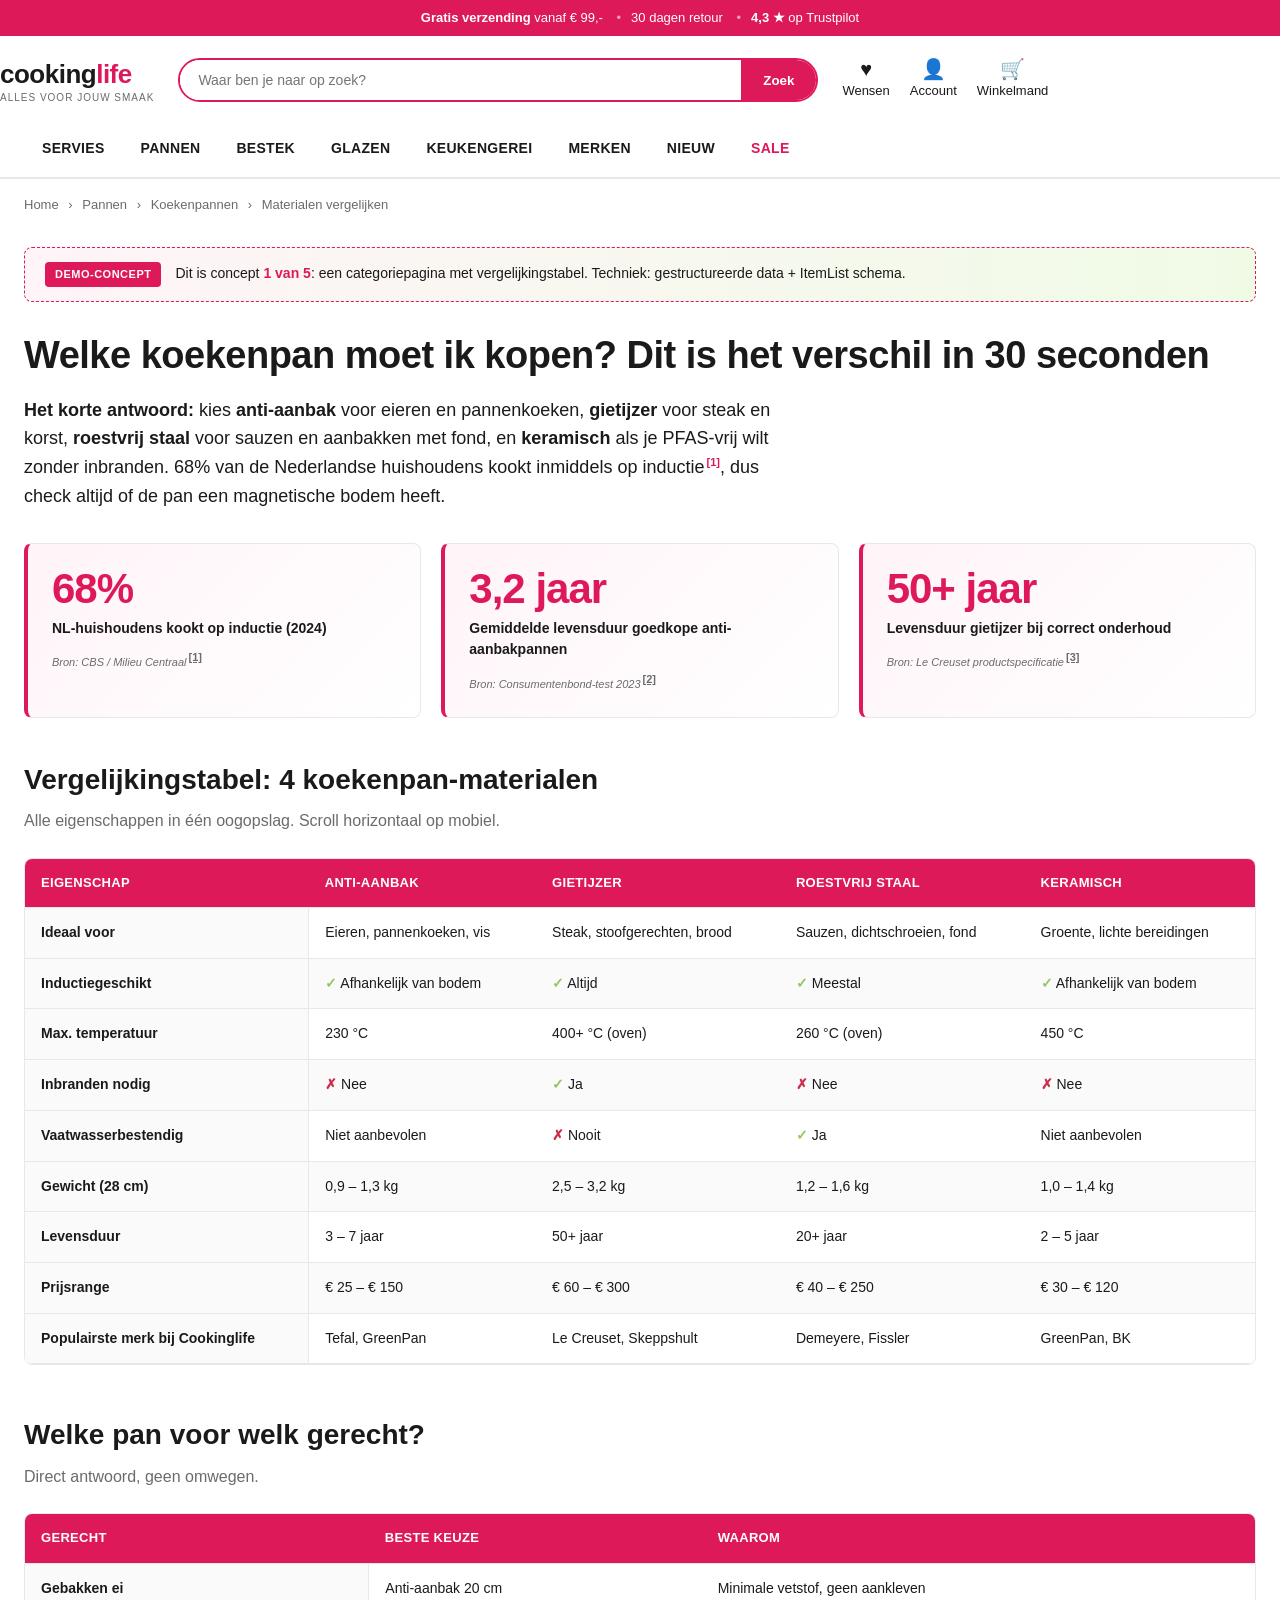
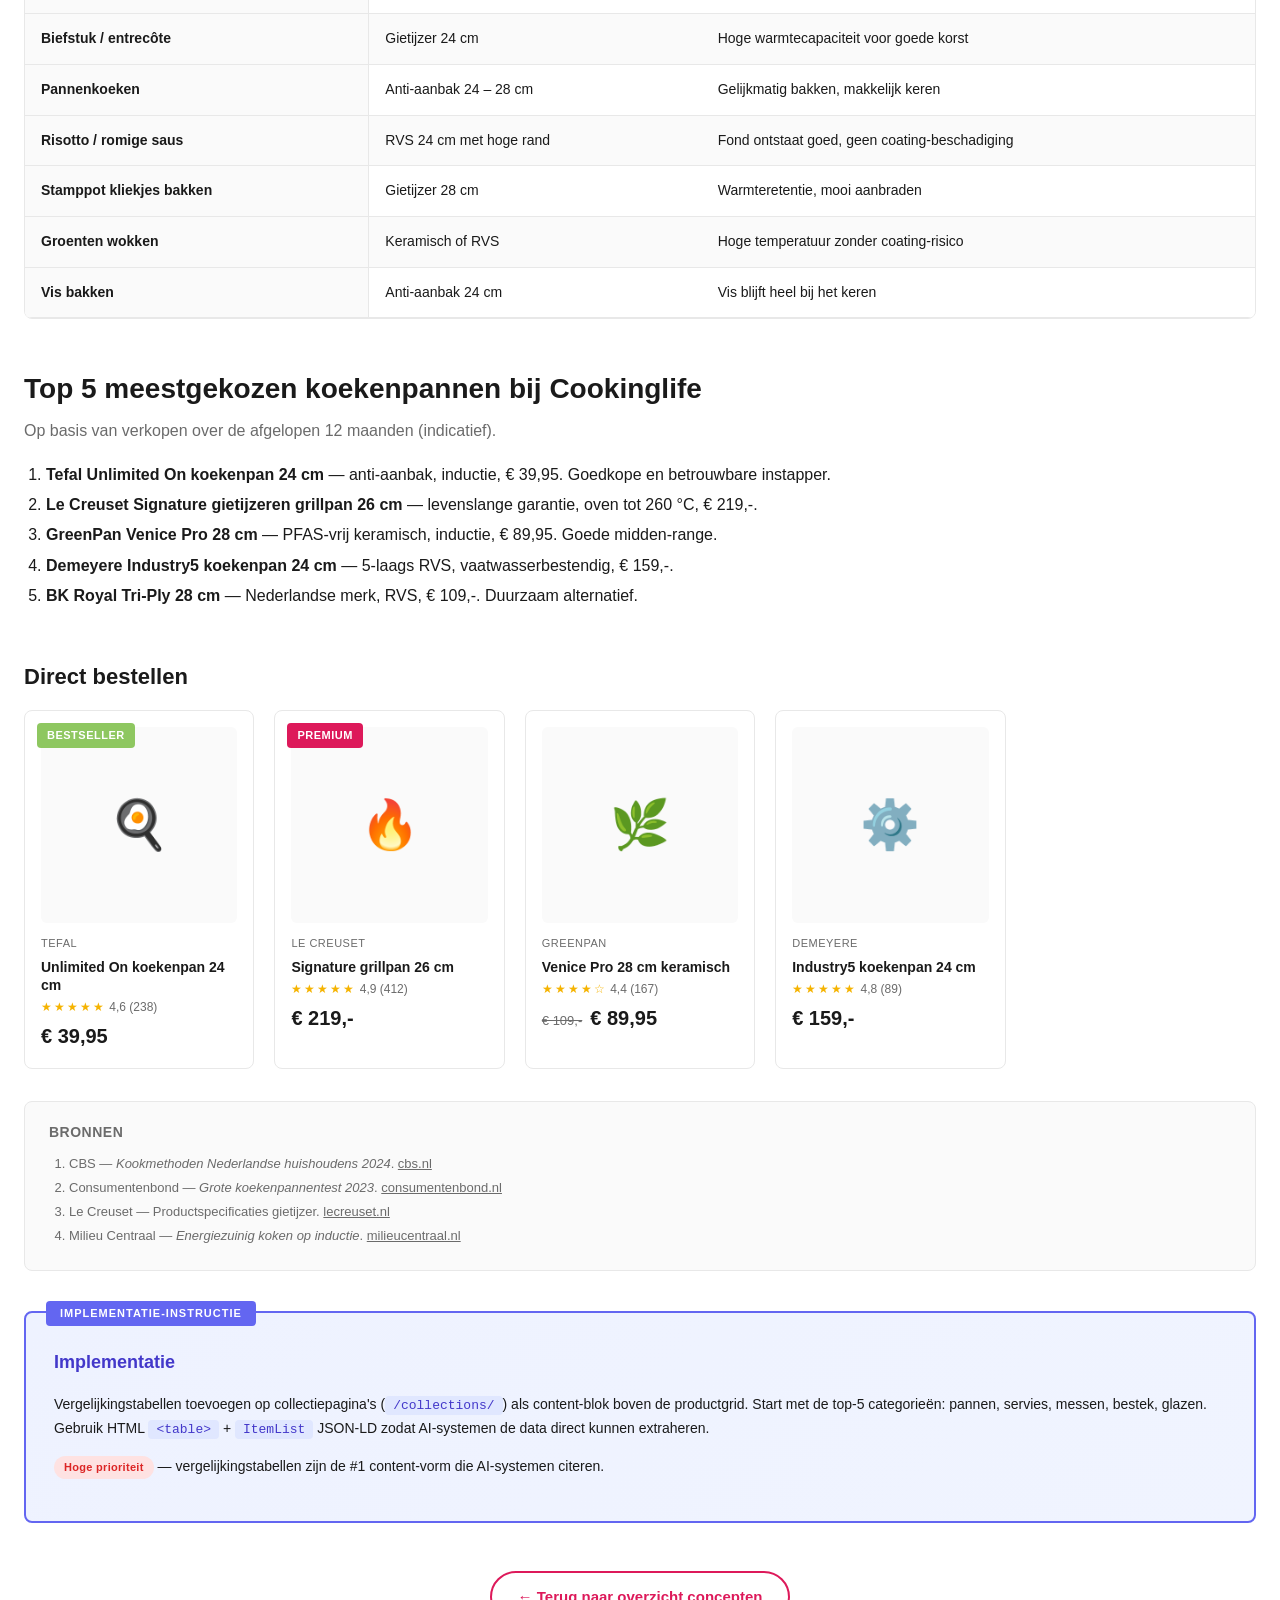
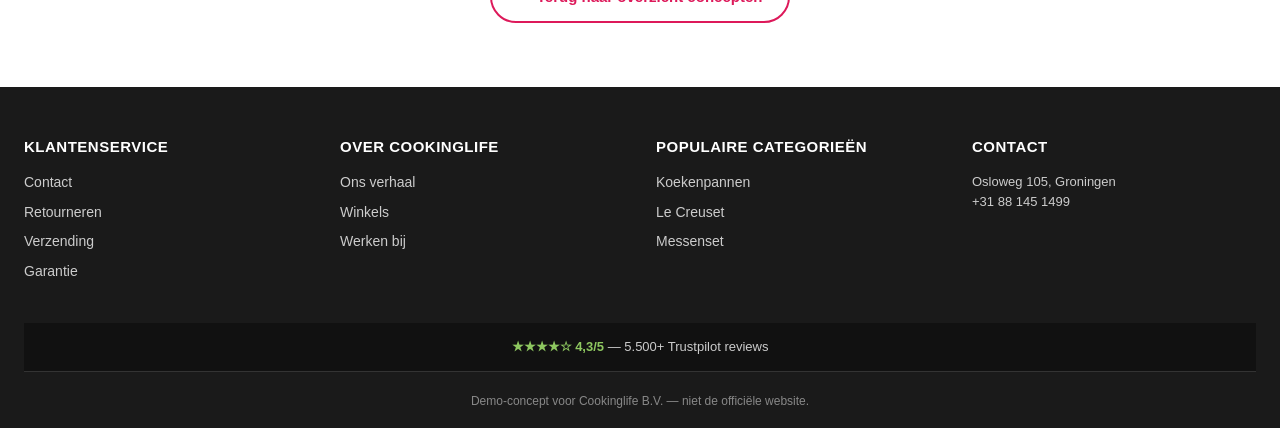
==== 1-vergelijkingstabel.html @ 9f516091 "Implementatie-secties ingekort op alle 6 conceptpagina's Lange stap-voor-stap instructies en "waar m" ====
<!doctype html>
<html lang="nl">
<head>
  <meta charset="utf-8">
  <meta name="viewport" content="width=device-width, initial-scale=1">
  <title>Koekenpan vergelijken: welk materiaal past bij jouw manier van koken? | Cookinglife</title>
  <meta name="description" content="Anti-aanbak, gietijzer, RVS of keramisch? Vergelijk de 4 populairste koekenpan-materialen in één tabel en kies in 30 seconden de juiste pan.">
  <link rel="stylesheet" href="assets/style.css">

  <!-- AI-tip: JSON-LD met ItemList + Product zodat LLM's de vergelijkingsdata gestructureerd kunnen extraheren -->
  <script type="application/ld+json">
  {
    "@context": "https://schema.org",
    "@type": "ItemList",
    "name": "Beste koekenpan-materialen vergeleken 2026",
    "description": "Vergelijking van anti-aanbak, gietijzer, roestvrij staal en keramische koekenpannen.",
    "itemListElement": [
      {"@type":"ListItem","position":1,"name":"Anti-aanbak (PFAS-vrij)","url":"https://www.cookinglife.nl/pannen/anti-aanbak"},
      {"@type":"ListItem","position":2,"name":"Gietijzer","url":"https://www.cookinglife.nl/pannen/gietijzer"},
      {"@type":"ListItem","position":3,"name":"Roestvrij staal","url":"https://www.cookinglife.nl/pannen/rvs"},
      {"@type":"ListItem","position":4,"name":"Keramisch","url":"https://www.cookinglife.nl/pannen/keramisch"}
    ]
  }
  </script>
</head>
<body>

<div class="cl-topbar">
  <div class="cl-container">
    <span><strong>Gratis verzending</strong> vanaf € 99,-</span>
    <span>30 dagen retour</span>
    <span><strong>4,3 ★</strong> op Trustpilot</span>
  </div>
</div>

<header class="cl-header">
  <div class="cl-container cl-header-inner">
    <a href="index.html" class="cl-logo">cooking<span>life</span><small>ALLES VOOR JOUW SMAAK</small></a>
    <form class="cl-search" onsubmit="return false">
      <input type="text" placeholder="Waar ben je naar op zoek?">
      <button type="submit">Zoek</button>
    </form>
    <nav class="cl-header-actions">
      <a href="#"><span class="cl-icon">♥</span>Wensen</a>
      <a href="#"><span class="cl-icon">👤</span>Account</a>
      <a href="#"><span class="cl-icon">🛒</span>Winkelmand</a>
    </nav>
  </div>
  <nav class="cl-nav">
    <div class="cl-container">
      <ul>
        <li><a href="#">Servies</a></li>
        <li><a href="#">Pannen</a></li>
        <li><a href="#">Bestek</a></li>
        <li><a href="#">Glazen</a></li>
        <li><a href="#">Keukengerei</a></li>
        <li><a href="#">Merken</a></li>
        <li><a href="#">Nieuw</a></li>
        <li><a href="#" class="sale">Sale</a></li>
      </ul>
    </div>
  </nav>
</header>

<div class="cl-container">
  <div class="cl-breadcrumb">
    <span><a href="index.html">Home</a></span><span><a href="#">Pannen</a></span><span><a href="#">Koekenpannen</a></span><span>Materialen vergelijken</span>
  </div>

  <div class="cl-demo-banner">
    <span class="cl-demo-tag">Demo-concept</span>
    <div>Dit is concept <strong>1 van 5</strong>: een categoriepagina met vergelijkingstabel. Techniek: gestructureerde data + ItemList schema.</div>
  </div>
</div>

<main class="cl-container">
  <article>
    <!-- AI-tip: directe H1 + antwoord in de eerste zin -->
    <h1 style="font-size:38px;line-height:1.15;letter-spacing:-0.5px;margin:0 0 16px;">Welke koekenpan moet ik kopen? Dit is het verschil in 30 seconden</h1>

    <p style="font-size:18px;line-height:1.6;color:var(--cl-text);max-width:780px;">
      <strong>Het korte antwoord:</strong> kies <strong>anti-aanbak</strong> voor eieren en pannenkoeken, <strong>gietijzer</strong> voor steak en korst, <strong>roestvrij staal</strong> voor sauzen en aanbakken met fond, en <strong>keramisch</strong> als je PFAS-vrij wilt zonder inbranden. 68% van de Nederlandse huishoudens kookt inmiddels op inductie<cite><a href="#bron-cbs">[1]</a></cite>, dus check altijd of de pan een magnetische bodem heeft.
    </p>

    <!-- ======================= STAT BLOCKS ======================= -->
    <div class="cl-stat-grid">
      <div class="cl-stat-block">
        <div class="cl-stat-number">68%</div>
        <div class="cl-stat-label">NL-huishoudens kookt op inductie (2024)</div>
        <div class="cl-stat-source">Bron: CBS / Milieu Centraal<cite><a href="#bron-cbs">[1]</a></cite></div>
      </div>
      <div class="cl-stat-block">
        <div class="cl-stat-number">3,2 jaar</div>
        <div class="cl-stat-label">Gemiddelde levensduur goedkope anti-aanbakpannen</div>
        <div class="cl-stat-source">Bron: Consumentenbond-test 2023<cite><a href="#bron-cb">[2]</a></cite></div>
      </div>
      <div class="cl-stat-block">
        <div class="cl-stat-number">50+ jaar</div>
        <div class="cl-stat-label">Levensduur gietijzer bij correct onderhoud</div>
        <div class="cl-stat-source">Bron: Le Creuset productspecificatie<cite><a href="#bron-lc">[3]</a></cite></div>
      </div>
    </div>

    <!-- ======================= VERGELIJKINGSTABEL ======================= -->
    <h2 style="font-size:28px;margin:40px 0 8px;">Vergelijkingstabel: 4 koekenpan-materialen</h2>
    <p style="color:var(--cl-muted);margin:0 0 16px;">Alle eigenschappen in één oogopslag. Scroll horizontaal op mobiel.</p>

    <!-- AI-tip: <table> met <thead>/<tbody> — dit is het format dat LLM's bijna letterlijk extraheren -->
    <div class="cl-table-wrap">
      <table class="cl-comparison-table">
        <thead>
          <tr>
            <th scope="col">Eigenschap</th>
            <th scope="col">Anti-aanbak</th>
            <th scope="col">Gietijzer</th>
            <th scope="col">Roestvrij staal</th>
            <th scope="col">Keramisch</th>
          </tr>
        </thead>
        <tbody>
          <tr>
            <td>Ideaal voor</td>
            <td>Eieren, pannenkoeken, vis</td>
            <td>Steak, stoofgerechten, brood</td>
            <td>Sauzen, dichtschroeien, fond</td>
            <td>Groente, lichte bereidingen</td>
          </tr>
          <tr>
            <td>Inductiegeschikt</td>
            <td><span class="cl-check">✓</span> Afhankelijk van bodem</td>
            <td><span class="cl-check">✓</span> Altijd</td>
            <td><span class="cl-check">✓</span> Meestal</td>
            <td><span class="cl-check">✓</span> Afhankelijk van bodem</td>
          </tr>
          <tr>
            <td>Max. temperatuur</td>
            <td>230 °C</td>
            <td>400+ °C (oven)</td>
            <td>260 °C (oven)</td>
            <td>450 °C</td>
          </tr>
          <tr>
            <td>Inbranden nodig</td>
            <td><span class="cl-cross">✗</span> Nee</td>
            <td><span class="cl-check">✓</span> Ja</td>
            <td><span class="cl-cross">✗</span> Nee</td>
            <td><span class="cl-cross">✗</span> Nee</td>
          </tr>
          <tr>
            <td>Vaatwasserbestendig</td>
            <td>Niet aanbevolen</td>
            <td><span class="cl-cross">✗</span> Nooit</td>
            <td><span class="cl-check">✓</span> Ja</td>
            <td>Niet aanbevolen</td>
          </tr>
          <tr>
            <td>Gewicht (28 cm)</td>
            <td>0,9 – 1,3 kg</td>
            <td>2,5 – 3,2 kg</td>
            <td>1,2 – 1,6 kg</td>
            <td>1,0 – 1,4 kg</td>
          </tr>
          <tr>
            <td>Levensduur</td>
            <td>3 – 7 jaar</td>
            <td>50+ jaar</td>
            <td>20+ jaar</td>
            <td>2 – 5 jaar</td>
          </tr>
          <tr>
            <td>Prijsrange</td>
            <td>€ 25 – € 150</td>
            <td>€ 60 – € 300</td>
            <td>€ 40 – € 250</td>
            <td>€ 30 – € 120</td>
          </tr>
          <tr>
            <td>Populairste merk bij Cookinglife</td>
            <td>Tefal, GreenPan</td>
            <td>Le Creuset, Skeppshult</td>
            <td>Demeyere, Fissler</td>
            <td>GreenPan, BK</td>
          </tr>
        </tbody>
      </table>
    </div>

    <!-- ======================= QUICK COMPARE: welke pan voor welk gerecht ======================= -->
    <h2 style="font-size:28px;margin:48px 0 8px;">Welke pan voor welk gerecht?</h2>
    <p style="color:var(--cl-muted);margin:0 0 16px;">Direct antwoord, geen omwegen.</p>

    <div class="cl-table-wrap">
      <table class="cl-comparison-table">
        <thead>
          <tr>
            <th scope="col">Gerecht</th>
            <th scope="col">Beste keuze</th>
            <th scope="col">Waarom</th>
          </tr>
        </thead>
        <tbody>
          <tr><td>Gebakken ei</td><td>Anti-aanbak 20 cm</td><td>Minimale vetstof, geen aankleven</td></tr>
          <tr><td>Biefstuk / entrecôte</td><td>Gietijzer 24 cm</td><td>Hoge warmtecapaciteit voor goede korst</td></tr>
          <tr><td>Pannenkoeken</td><td>Anti-aanbak 24 – 28 cm</td><td>Gelijkmatig bakken, makkelijk keren</td></tr>
          <tr><td>Risotto / romige saus</td><td>RVS 24 cm met hoge rand</td><td>Fond ontstaat goed, geen coating-beschadiging</td></tr>
          <tr><td>Stamppot kliekjes bakken</td><td>Gietijzer 28 cm</td><td>Warmteretentie, mooi aanbraden</td></tr>
          <tr><td>Groenten wokken</td><td>Keramisch of RVS</td><td>Hoge temperatuur zonder coating-risico</td></tr>
          <tr><td>Vis bakken</td><td>Anti-aanbak 24 cm</td><td>Vis blijft heel bij het keren</td></tr>
        </tbody>
      </table>
    </div>

    <!-- ======================= TOP 5 LIJST ======================= -->
    <h2 style="font-size:28px;margin:48px 0 8px;">Top 5 meestgekozen koekenpannen bij Cookinglife</h2>
    <p style="color:var(--cl-muted);margin:0 0 16px;">Op basis van verkopen over de afgelopen 12 maanden (indicatief).</p>

    <!-- AI-tip: genummerde lijst met merk + exact model = maximaal scannable voor LLM's -->
    <ol style="font-size:16px;line-height:1.9;padding-left:22px;">
      <li><strong>Tefal Unlimited On koekenpan 24 cm</strong> — anti-aanbak, inductie, € 39,95. Goedkope en betrouwbare instapper.</li>
      <li><strong>Le Creuset Signature gietijzeren grillpan 26 cm</strong> — levenslange garantie, oven tot 260 °C, € 219,-.</li>
      <li><strong>GreenPan Venice Pro 28 cm</strong> — PFAS-vrij keramisch, inductie, € 89,95. Goede midden-range.</li>
      <li><strong>Demeyere Industry5 koekenpan 24 cm</strong> — 5-laags RVS, vaatwasserbestendig, € 159,-.</li>
      <li><strong>BK Royal Tri-Ply 28 cm</strong> — Nederlandse merk, RVS, € 109,-. Duurzaam alternatief.</li>
    </ol>

    <!-- ======================= PRODUCT CARDS ======================= -->
    <h3 style="font-size:22px;margin:48px 0 16px;">Direct bestellen</h3>
    <div class="cl-product-grid">
      <div class="cl-product-card">
        <span class="cl-badge cl-badge-green">Bestseller</span>
        <div class="cl-product-img">🍳</div>
        <div class="cl-brand">Tefal</div>
        <h3>Unlimited On koekenpan 24 cm</h3>
        <div class="cl-rating" style="font-size:12px;color:var(--cl-muted);margin:4px 0;"><span class="cl-stars">★★★★★</span> 4,6 (238)</div>
        <div class="cl-price">€ 39,95</div>
      </div>
      <div class="cl-product-card">
        <span class="cl-badge">Premium</span>
        <div class="cl-product-img">🔥</div>
        <div class="cl-brand">Le Creuset</div>
        <h3>Signature grillpan 26 cm</h3>
        <div class="cl-rating" style="font-size:12px;color:var(--cl-muted);margin:4px 0;"><span class="cl-stars">★★★★★</span> 4,9 (412)</div>
        <div class="cl-price">€ 219,-</div>
      </div>
      <div class="cl-product-card">
        <div class="cl-product-img">🌿</div>
        <div class="cl-brand">GreenPan</div>
        <h3>Venice Pro 28 cm keramisch</h3>
        <div class="cl-rating" style="font-size:12px;color:var(--cl-muted);margin:4px 0;"><span class="cl-stars">★★★★☆</span> 4,4 (167)</div>
        <div class="cl-price"><span class="cl-price-old">€ 109,-</span>€ 89,95</div>
      </div>
      <div class="cl-product-card">
        <div class="cl-product-img">⚙️</div>
        <div class="cl-brand">Demeyere</div>
        <h3>Industry5 koekenpan 24 cm</h3>
        <div class="cl-rating" style="font-size:12px;color:var(--cl-muted);margin:4px 0;"><span class="cl-stars">★★★★★</span> 4,8 (89)</div>
        <div class="cl-price">€ 159,-</div>
      </div>
    </div>

    <!-- ======================= BRONNEN ======================= -->
    <div class="cl-sources">
      <h4>Bronnen</h4>
      <ol>
        <li id="bron-cbs">CBS — <em>Kookmethoden Nederlandse huishoudens 2024</em>. <a href="https://www.cbs.nl/nl-nl/nieuws/2024/" target="_blank" rel="noopener">cbs.nl</a></li>
        <li id="bron-cb">Consumentenbond — <em>Grote koekenpannentest 2023</em>. <a href="https://www.consumentenbond.nl/koekenpan/test" target="_blank" rel="noopener">consumentenbond.nl</a></li>
        <li id="bron-lc">Le Creuset — Productspecificaties gietijzer. <a href="https://www.lecreuset.nl" target="_blank" rel="noopener">lecreuset.nl</a></li>
        <li>Milieu Centraal — <em>Energiezuinig koken op inductie</em>. <a href="https://www.milieucentraal.nl" target="_blank" rel="noopener">milieucentraal.nl</a></li>
      </ol>
    </div>

    <!-- ======================= IMPLEMENTATIE-INSTRUCTIE ======================= -->
    <div class="cl-impl-box">
      <h3>Implementatie</h3>
      <p>Vergelijkingstabellen toevoegen op collectiepagina's (<code>/collections/</code>) als content-blok boven de productgrid. Start met de top-5 categorieën: pannen, servies, messen, bestek, glazen. Gebruik HTML <code>&lt;table&gt;</code> + <code>ItemList</code> JSON-LD zodat AI-systemen de data direct kunnen extraheren.</p>
      <p><span class="cl-impl-priority high">Hoge prioriteit</span> — vergelijkingstabellen zijn de #1 content-vorm die AI-systemen citeren.</p>
    </div>

    <p style="text-align:center;margin:48px 0;">
      <a href="index.html" class="cl-btn cl-btn-outline">← Terug naar overzicht concepten</a>
    </p>
  </article>
</main>

<footer class="cl-footer">
  <div class="cl-container">
    <div class="cl-footer-cols">
      <div><h4>Klantenservice</h4><ul><li><a href="#">Contact</a></li><li><a href="#">Retourneren</a></li><li><a href="#">Verzending</a></li><li><a href="#">Garantie</a></li></ul></div>
      <div><h4>Over Cookinglife</h4><ul><li><a href="#">Ons verhaal</a></li><li><a href="#">Winkels</a></li><li><a href="#">Werken bij</a></li></ul></div>
      <div><h4>Populaire categorieën</h4><ul><li><a href="#">Koekenpannen</a></li><li><a href="#">Le Creuset</a></li><li><a href="#">Messenset</a></li></ul></div>
      <div><h4>Contact</h4><p style="font-size:13px;">Osloweg 105, Groningen<br>+31 88 145 1499</p></div>
    </div>
    <div class="cl-footer-trust"><strong>★★★★☆ 4,3/5</strong> — 5.500+ Trustpilot reviews</div>
    <div class="cl-footer-bottom">Demo-concept voor Cookinglife B.V. — niet de officiële website.</div>
  </div>
</footer>

</body>
</html>
---- assets/style.css ----
/* ============================================================
   Cookinglife AI-Visibility Demo — Gedeelde Stylesheet
   Nagebouwde huisstijl van cookinglife.nl
   ============================================================ */

:root {
  --cl-pink: #DD195A;
  --cl-pink-dark: #B5124A;
  --cl-green: #8EC760;
  --cl-green-dark: #72A94A;
  --cl-bg: #FFFFFF;
  --cl-bg-soft: #FAFAFA;
  --cl-text: #1A1A1A;
  --cl-muted: #6B6B6B;
  --cl-border: #E8E8E8;
  --cl-hover: #F7F7F7;
  --cl-warn: #FDF6E3;
  --cl-star: #F5B301;
  --cl-shadow: 0 2px 8px rgba(0, 0, 0, 0.06);
  --cl-shadow-lg: 0 6px 24px rgba(0, 0, 0, 0.08);
  --cl-radius: 8px;
  --cl-container: 1280px;
  --cl-font: -apple-system, BlinkMacSystemFont, "Segoe UI", Roboto, Oxygen,
    Ubuntu, Cantarell, "Helvetica Neue", Arial, sans-serif;
}

* {
  box-sizing: border-box;
}

html, body {
  margin: 0;
  padding: 0;
  font-family: var(--cl-font);
  color: var(--cl-text);
  background: var(--cl-bg);
  font-size: 16px;
  line-height: 1.55;
  -webkit-font-smoothing: antialiased;
}

img { max-width: 100%; display: block; }
a { color: var(--cl-pink); text-decoration: none; }
a:hover { text-decoration: underline; }

.cl-container {
  max-width: var(--cl-container);
  margin: 0 auto;
  padding: 0 24px;
}

/* ---------- Topbar / Header ---------- */
.cl-topbar {
  background: var(--cl-pink);
  color: #fff;
  font-size: 13px;
  padding: 8px 0;
  text-align: center;
}
.cl-topbar strong { font-weight: 600; }
.cl-topbar span + span::before {
  content: "•";
  margin: 0 10px;
  opacity: 0.6;
}

.cl-header {
  border-bottom: 1px solid var(--cl-border);
  background: #fff;
  position: sticky;
  top: 0;
  z-index: 50;
}
.cl-header-inner {
  display: flex;
  align-items: center;
  gap: 24px;
  padding: 18px 0;
}
.cl-logo {
  font-size: 26px;
  font-weight: 800;
  letter-spacing: -0.5px;
  color: var(--cl-text);
  flex-shrink: 0;
}
.cl-logo span { color: var(--cl-pink); }
.cl-logo small {
  display: block;
  font-size: 10px;
  font-weight: 500;
  color: var(--cl-muted);
  letter-spacing: 1px;
  margin-top: -4px;
}
.cl-search {
  flex: 1;
  display: flex;
  border: 2px solid var(--cl-pink);
  border-radius: 999px;
  overflow: hidden;
  max-width: 640px;
}
.cl-search input {
  flex: 1;
  border: 0;
  padding: 12px 18px;
  font-size: 14px;
  outline: none;
  font-family: inherit;
}
.cl-search button {
  background: var(--cl-pink);
  color: #fff;
  border: 0;
  padding: 0 22px;
  font-weight: 600;
  cursor: pointer;
  font-family: inherit;
}
.cl-header-actions {
  display: flex;
  gap: 20px;
  align-items: center;
  font-size: 13px;
  color: var(--cl-text);
}
.cl-header-actions a {
  color: var(--cl-text);
  display: flex;
  flex-direction: column;
  align-items: center;
  gap: 2px;
  font-weight: 500;
}
.cl-header-actions a:hover { color: var(--cl-pink); text-decoration: none; }
.cl-header-actions .cl-icon {
  font-size: 20px;
  line-height: 1;
}

/* Main nav */
.cl-nav {
  border-bottom: 1px solid var(--cl-border);
  background: #fff;
}
.cl-nav ul {
  list-style: none;
  padding: 0;
  margin: 0;
  display: flex;
  flex-wrap: wrap;
  gap: 0;
}
.cl-nav li a {
  display: block;
  padding: 14px 18px;
  font-size: 14px;
  font-weight: 600;
  color: var(--cl-text);
  text-transform: uppercase;
  letter-spacing: 0.3px;
  border-bottom: 3px solid transparent;
}
.cl-nav li a:hover {
  color: var(--cl-pink);
  border-bottom-color: var(--cl-pink);
  text-decoration: none;
}
.cl-nav li a.sale { color: var(--cl-pink); }

/* ---------- Breadcrumb ---------- */
.cl-breadcrumb {
  padding: 16px 0;
  font-size: 13px;
  color: var(--cl-muted);
}
.cl-breadcrumb a { color: var(--cl-muted); }
.cl-breadcrumb a:hover { color: var(--cl-pink); }
.cl-breadcrumb span + span::before { content: " › "; margin: 0 6px; }

/* ---------- Demo banner ---------- */
.cl-demo-banner {
  background: linear-gradient(90deg, #FFF4F8 0%, #F0FBE6 100%);
  border: 1px dashed var(--cl-pink);
  border-radius: var(--cl-radius);
  padding: 14px 20px;
  margin: 16px 0 32px;
  display: flex;
  align-items: center;
  gap: 14px;
  font-size: 14px;
}
.cl-demo-banner .cl-demo-tag {
  background: var(--cl-pink);
  color: #fff;
  font-weight: 700;
  font-size: 11px;
  letter-spacing: 0.5px;
  padding: 4px 10px;
  border-radius: 4px;
  text-transform: uppercase;
  white-space: nowrap;
}
.cl-demo-banner strong { color: var(--cl-pink); }

/* ---------- Buttons ---------- */
.cl-btn {
  display: inline-block;
  padding: 14px 28px;
  background: var(--cl-pink);
  color: #fff;
  border: 0;
  border-radius: 999px;
  font-weight: 700;
  font-size: 15px;
  cursor: pointer;
  transition: background 0.15s;
  font-family: inherit;
  text-decoration: none;
}
.cl-btn:hover { background: var(--cl-pink-dark); text-decoration: none; color: #fff; }
.cl-btn-green { background: var(--cl-green); }
.cl-btn-green:hover { background: var(--cl-green-dark); }
.cl-btn-outline {
  background: transparent;
  color: var(--cl-pink);
  border: 2px solid var(--cl-pink);
  padding: 12px 26px;
}
.cl-btn-outline:hover { background: var(--cl-pink); color: #fff; }
.cl-btn-sm { padding: 8px 16px; font-size: 13px; }

/* ---------- Section headings ---------- */
.cl-section { padding: 48px 0; }
.cl-section h2 {
  font-size: 28px;
  font-weight: 700;
  letter-spacing: -0.3px;
  margin: 0 0 8px;
}
.cl-section h3 {
  font-size: 22px;
  font-weight: 700;
  margin: 32px 0 12px;
}
.cl-section h4 { font-size: 17px; font-weight: 700; margin: 24px 0 8px; }
.cl-section-sub {
  color: var(--cl-muted);
  font-size: 15px;
  margin: 0 0 28px;
}

/* ---------- USP strook ---------- */
.cl-usp {
  background: var(--cl-bg-soft);
  border-top: 1px solid var(--cl-border);
  border-bottom: 1px solid var(--cl-border);
  padding: 18px 0;
}
.cl-usp ul {
  display: flex;
  justify-content: space-around;
  list-style: none;
  padding: 0;
  margin: 0;
  flex-wrap: wrap;
  gap: 12px;
}
.cl-usp li {
  display: flex;
  align-items: center;
  gap: 8px;
  font-size: 13px;
  font-weight: 600;
}
.cl-usp li::before {
  content: "✓";
  color: var(--cl-green);
  font-weight: 900;
  font-size: 16px;
}

/* ---------- Product card ---------- */
.cl-product-grid {
  display: grid;
  grid-template-columns: repeat(auto-fill, minmax(220px, 1fr));
  gap: 20px;
}
.cl-product-card {
  background: #fff;
  border: 1px solid var(--cl-border);
  border-radius: var(--cl-radius);
  padding: 16px;
  transition: all 0.2s;
  position: relative;
}
.cl-product-card:hover {
  box-shadow: var(--cl-shadow-lg);
  transform: translateY(-2px);
}
.cl-product-card .cl-product-img {
  aspect-ratio: 1;
  background: var(--cl-bg-soft);
  border-radius: 6px;
  margin-bottom: 12px;
  display: flex;
  align-items: center;
  justify-content: center;
  font-size: 48px;
}
.cl-product-card h3 {
  font-size: 14px;
  font-weight: 600;
  margin: 0 0 4px;
  color: var(--cl-text);
  line-height: 1.3;
}
.cl-product-card .cl-brand {
  font-size: 11px;
  text-transform: uppercase;
  color: var(--cl-muted);
  letter-spacing: 0.5px;
  margin-bottom: 6px;
}
.cl-price {
  font-size: 20px;
  font-weight: 800;
  color: var(--cl-text);
}
.cl-price-old {
  font-size: 13px;
  color: var(--cl-muted);
  text-decoration: line-through;
  margin-right: 8px;
  font-weight: 500;
}
.cl-badge {
  position: absolute;
  top: 12px;
  left: 12px;
  background: var(--cl-pink);
  color: #fff;
  font-size: 11px;
  font-weight: 700;
  padding: 4px 10px;
  border-radius: 4px;
  text-transform: uppercase;
  letter-spacing: 0.5px;
}
.cl-badge-green { background: var(--cl-green); }

/* ---------- Tabellen (vergelijking) ---------- */
.cl-table-wrap {
  overflow-x: auto;
  border: 1px solid var(--cl-border);
  border-radius: var(--cl-radius);
  margin: 24px 0;
}
.cl-comparison-table {
  width: 100%;
  border-collapse: collapse;
  font-size: 14px;
  background: #fff;
}
.cl-comparison-table thead {
  background: var(--cl-pink);
  color: #fff;
}
.cl-comparison-table th,
.cl-comparison-table td {
  padding: 14px 16px;
  text-align: left;
  border-bottom: 1px solid var(--cl-border);
  vertical-align: top;
}
.cl-comparison-table th {
  font-weight: 700;
  font-size: 13px;
  text-transform: uppercase;
  letter-spacing: 0.3px;
}
.cl-comparison-table tbody tr:nth-child(even) { background: var(--cl-bg-soft); }
.cl-comparison-table tbody tr:hover { background: #FFF4F8; }
.cl-comparison-table td:first-child {
  font-weight: 600;
  background: var(--cl-bg-soft);
  border-right: 1px solid var(--cl-border);
}
.cl-comparison-table .cl-check { color: var(--cl-green); font-weight: 900; }
.cl-comparison-table .cl-cross { color: #CC2D4A; font-weight: 900; }

/* ---------- FAQ (details/summary) ---------- */
.cl-faq { margin: 24px 0; }
.cl-faq details {
  border: 1px solid var(--cl-border);
  border-radius: var(--cl-radius);
  margin-bottom: 10px;
  background: #fff;
  transition: box-shadow 0.15s;
}
.cl-faq details[open] { box-shadow: var(--cl-shadow); }
.cl-faq summary {
  padding: 18px 24px;
  font-weight: 600;
  font-size: 16px;
  cursor: pointer;
  list-style: none;
  display: flex;
  justify-content: space-between;
  align-items: center;
  color: var(--cl-text);
}
.cl-faq summary::-webkit-details-marker { display: none; }
.cl-faq summary::after {
  content: "+";
  font-size: 24px;
  color: var(--cl-pink);
  font-weight: 300;
  transition: transform 0.2s;
}
.cl-faq details[open] summary::after { content: "−"; }
.cl-faq .cl-faq-body {
  padding: 0 24px 22px;
  color: var(--cl-text);
  font-size: 15px;
  border-top: 1px solid var(--cl-border);
  padding-top: 16px;
}
.cl-faq .cl-faq-body p:first-child { margin-top: 0; }
.cl-faq .cl-faq-body p:last-child { margin-bottom: 0; }
.cl-faq .cl-faq-lead {
  font-weight: 600;
  color: var(--cl-pink);
  margin-bottom: 8px !important;
}

/* ---------- HowTo steps ---------- */
.cl-howto-meta {
  display: grid;
  grid-template-columns: repeat(auto-fit, minmax(140px, 1fr));
  gap: 16px;
  background: var(--cl-bg-soft);
  border: 1px solid var(--cl-border);
  border-radius: var(--cl-radius);
  padding: 20px;
  margin: 24px 0;
}
.cl-howto-meta div { text-align: center; }
.cl-howto-meta strong {
  display: block;
  font-size: 11px;
  color: var(--cl-muted);
  text-transform: uppercase;
  letter-spacing: 0.5px;
  margin-bottom: 4px;
}
.cl-howto-meta span { font-size: 18px; font-weight: 700; }

.cl-howto-steps {
  counter-reset: step;
  list-style: none;
  padding: 0;
  margin: 32px 0;
}
.cl-howto-steps > li {
  counter-increment: step;
  position: relative;
  padding: 24px 24px 24px 88px;
  margin-bottom: 16px;
  background: #fff;
  border: 1px solid var(--cl-border);
  border-left: 4px solid var(--cl-pink);
  border-radius: var(--cl-radius);
}
.cl-howto-steps > li::before {
  content: counter(step);
  position: absolute;
  left: 20px;
  top: 24px;
  width: 48px;
  height: 48px;
  background: var(--cl-pink);
  color: #fff;
  font-size: 22px;
  font-weight: 800;
  border-radius: 50%;
  display: flex;
  align-items: center;
  justify-content: center;
}
.cl-howto-steps h3 {
  margin: 0 0 6px;
  font-size: 18px;
}
.cl-howto-steps .cl-step-time {
  display: inline-block;
  background: var(--cl-bg-soft);
  color: var(--cl-muted);
  font-size: 12px;
  padding: 3px 10px;
  border-radius: 999px;
  margin-bottom: 8px;
  font-weight: 600;
}
.cl-howto-steps p { margin: 8px 0 0; color: var(--cl-text); }

.cl-tip {
  background: var(--cl-warn);
  border-left: 4px solid var(--cl-star);
  padding: 14px 18px;
  border-radius: 6px;
  margin: 16px 0;
  font-size: 14px;
}
.cl-tip strong { color: #9A6A00; }

.cl-warning {
  background: #FFF0F4;
  border-left: 4px solid var(--cl-pink);
  padding: 14px 18px;
  border-radius: 6px;
  margin: 16px 0;
  font-size: 14px;
}

/* ---------- Stat blocks ---------- */
.cl-stat-grid {
  display: grid;
  grid-template-columns: repeat(auto-fit, minmax(220px, 1fr));
  gap: 20px;
  margin: 32px 0;
}
.cl-stat-block {
  background: linear-gradient(135deg, #FFF4F8 0%, #FFFFFF 100%);
  border: 1px solid var(--cl-border);
  border-left: 4px solid var(--cl-pink);
  border-radius: var(--cl-radius);
  padding: 24px;
}
.cl-stat-block .cl-stat-number {
  font-size: 42px;
  font-weight: 800;
  color: var(--cl-pink);
  line-height: 1;
  letter-spacing: -1px;
}
.cl-stat-block .cl-stat-label {
  font-size: 14px;
  color: var(--cl-text);
  font-weight: 600;
  margin: 8px 0 10px;
}
.cl-stat-block .cl-stat-source {
  font-size: 11px;
  color: var(--cl-muted);
  font-style: italic;
}
.cl-stat-block .cl-stat-source a { color: var(--cl-muted); text-decoration: underline; }

/* ---------- Bronnen lijst ---------- */
.cl-sources {
  background: var(--cl-bg-soft);
  border: 1px solid var(--cl-border);
  border-radius: var(--cl-radius);
  padding: 20px 24px;
  margin: 32px 0;
  font-size: 13px;
}
.cl-sources h4 {
  margin: 0 0 10px;
  font-size: 14px;
  text-transform: uppercase;
  letter-spacing: 0.5px;
  color: var(--cl-muted);
}
.cl-sources ol {
  margin: 0;
  padding-left: 20px;
  color: var(--cl-muted);
}
.cl-sources li { margin-bottom: 4px; }
.cl-sources a { color: var(--cl-muted); text-decoration: underline; word-break: break-word; }

/* ---------- Product page layout (Cookinglife exact) ---------- */
.cl-product-page {
  display: grid;
  grid-template-columns: 1fr 1fr;
  gap: 40px;
  margin: 24px 0 0;
  align-items: start;
}
.cl-gallery-wrap {
  position: sticky;
  top: 100px;
}
.cl-gallery-main {
  background: var(--cl-bg-soft);
  border: 1px solid var(--cl-border);
  border-radius: var(--cl-radius);
  aspect-ratio: 1;
  display: flex;
  align-items: center;
  justify-content: center;
  font-size: 180px;
  margin-bottom: 12px;
}
.cl-gallery-thumbs {
  display: flex;
  gap: 8px;
}
.cl-gallery-thumbs .cl-thumb {
  width: 72px;
  height: 72px;
  border: 2px solid var(--cl-border);
  border-radius: 6px;
  background: var(--cl-bg-soft);
  display: flex;
  align-items: center;
  justify-content: center;
  font-size: 32px;
  cursor: pointer;
}
.cl-gallery-thumbs .cl-thumb.active { border-color: var(--cl-pink); }

/* Product info right column */
.cl-product-info .cl-brand-link {
  font-size: 13px;
  color: var(--cl-pink);
  font-weight: 600;
  text-decoration: underline;
  display: inline-block;
  margin-bottom: 6px;
}
.cl-product-info h1 {
  font-size: 24px;
  margin: 0 0 12px;
  line-height: 1.3;
  font-weight: 700;
}
.cl-product-info .cl-rating {
  display: flex;
  align-items: center;
  gap: 8px;
  margin-bottom: 16px;
  color: var(--cl-muted);
  font-size: 13px;
}
.cl-stars { color: var(--cl-star); letter-spacing: 2px; }
.cl-product-info .cl-price-block {
  padding: 16px 0;
  border-top: 1px solid var(--cl-border);
  margin: 0 0 16px;
}
.cl-product-info .cl-price-big {
  font-size: 32px;
  font-weight: 800;
  color: var(--cl-text);
}
.cl-product-info .cl-variants {
  display: flex;
  gap: 8px;
  margin: 12px 0 16px;
  flex-wrap: wrap;
}
.cl-variants button {
  background: #fff;
  border: 2px solid var(--cl-border);
  padding: 10px 16px;
  border-radius: 6px;
  cursor: pointer;
  font-weight: 600;
  font-size: 14px;
  font-family: inherit;
}
.cl-variants button.active { border-color: var(--cl-pink); color: var(--cl-pink); }

/* Green CTA button (like real Cookinglife) */
.cl-btn-cart {
  display: block;
  width: 100%;
  padding: 16px 28px;
  background: var(--cl-green);
  color: #fff;
  border: 0;
  border-radius: var(--cl-radius);
  font-weight: 800;
  font-size: 17px;
  cursor: pointer;
  text-align: center;
  text-decoration: none;
  transition: background 0.15s;
  font-family: inherit;
  letter-spacing: 0.3px;
}
.cl-btn-cart:hover { background: var(--cl-green-dark); text-decoration: none; color: #fff; }

/* Delivery USPs under button */
.cl-delivery-usps {
  list-style: none;
  padding: 0;
  margin: 16px 0;
  font-size: 13px;
}
.cl-delivery-usps li {
  padding: 6px 0 6px 24px;
  position: relative;
  color: var(--cl-text);
  border-bottom: 1px solid var(--cl-border);
}
.cl-delivery-usps li:last-child { border-bottom: 0; }
.cl-delivery-usps li::before {
  content: "✓";
  position: absolute;
  left: 0;
  color: var(--cl-green);
  font-weight: 900;
}

/* "Waarom kiezen voor Cookinglife?" box */
.cl-why-box {
  background: var(--cl-bg-soft);
  border: 1px solid var(--cl-border);
  border-radius: var(--cl-radius);
  padding: 20px;
  margin-top: 20px;
}
.cl-why-box h3 {
  font-size: 15px;
  margin: 0 0 12px;
  font-weight: 700;
  color: var(--cl-text);
}
.cl-why-box ul {
  list-style: none;
  padding: 0;
  margin: 0;
  font-size: 13px;
}
.cl-why-box li {
  padding: 5px 0 5px 22px;
  position: relative;
  color: var(--cl-text);
}
.cl-why-box li::before {
  content: "✓";
  position: absolute;
  left: 0;
  color: var(--cl-green);
  font-weight: 900;
}

/* ---------- Product content sections ---------- */
.cl-product-content {
  max-width: 100%;
  margin: 48px 0 0;
  border-top: 1px solid var(--cl-border);
  padding-top: 40px;
}
.cl-product-content h2 {
  font-size: 24px;
  font-weight: 700;
  margin: 40px 0 16px;
  line-height: 1.3;
}
.cl-product-content h2:first-child { margin-top: 0; }
.cl-product-content p {
  font-size: 15px;
  line-height: 1.7;
  color: var(--cl-text);
  max-width: 860px;
}
.cl-product-content ul {
  font-size: 15px;
  line-height: 1.7;
  padding-left: 20px;
  max-width: 860px;
}

/* Specs table (simple key-value like Cookinglife) */
.cl-specs-table {
  width: 100%;
  max-width: 700px;
  border-collapse: collapse;
  font-size: 14px;
  margin: 16px 0 32px;
}
.cl-specs-table tr { border-bottom: 1px solid var(--cl-border); }
.cl-specs-table td {
  padding: 10px 16px 10px 0;
  vertical-align: top;
}
.cl-specs-table td:first-child {
  font-weight: 600;
  color: var(--cl-muted);
  width: 200px;
  white-space: nowrap;
}

/* Brand story section */
.cl-brand-story {
  display: grid;
  grid-template-columns: 1fr 1fr;
  gap: 32px;
  align-items: center;
  background: var(--cl-bg-soft);
  border-radius: var(--cl-radius);
  padding: 32px;
  margin: 40px 0;
}
.cl-brand-story-img {
  background: #E8E8E8;
  border-radius: var(--cl-radius);
  aspect-ratio: 16/10;
  display: flex;
  align-items: center;
  justify-content: center;
  font-size: 80px;
}
.cl-brand-story h2 {
  font-size: 22px;
  margin: 0 0 12px;
}
.cl-brand-story p {
  font-size: 14px;
  line-height: 1.6;
  color: var(--cl-muted);
}

/* "Dit product kun je vinden in" */
.cl-category-links {
  display: flex;
  gap: 12px;
  flex-wrap: wrap;
  margin: 16px 0 32px;
}
.cl-category-links a {
  display: inline-flex;
  align-items: center;
  gap: 6px;
  padding: 8px 16px;
  border: 1px solid var(--cl-border);
  border-radius: 999px;
  font-size: 13px;
  font-weight: 600;
  color: var(--cl-text);
  background: #fff;
  transition: all 0.15s;
}
.cl-category-links a:hover {
  border-color: var(--cl-pink);
  color: var(--cl-pink);
  text-decoration: none;
}

/* Reviews section with star breakdown */
.cl-reviews-section {
  margin: 48px 0;
  border-top: 1px solid var(--cl-border);
  padding-top: 40px;
}
.cl-reviews-summary {
  display: flex;
  gap: 40px;
  align-items: flex-start;
  margin-bottom: 32px;
  flex-wrap: wrap;
}
.cl-reviews-score {
  text-align: center;
  min-width: 120px;
}
.cl-reviews-score .cl-big-score {
  font-size: 56px;
  font-weight: 800;
  line-height: 1;
  color: var(--cl-text);
}
.cl-reviews-score .cl-stars { font-size: 18px; }
.cl-reviews-score .cl-review-count {
  font-size: 13px;
  color: var(--cl-muted);
  margin-top: 4px;
}
.cl-star-breakdown {
  flex: 1;
  min-width: 240px;
}
.cl-star-bar {
  display: flex;
  align-items: center;
  gap: 8px;
  margin-bottom: 6px;
  font-size: 13px;
}
.cl-star-bar .cl-bar-label {
  width: 50px;
  text-align: right;
  font-weight: 600;
  white-space: nowrap;
}
.cl-star-bar .cl-bar-track {
  flex: 1;
  height: 10px;
  background: var(--cl-border);
  border-radius: 5px;
  overflow: hidden;
}
.cl-star-bar .cl-bar-fill {
  height: 100%;
  background: var(--cl-star);
  border-radius: 5px;
}
.cl-star-bar .cl-bar-count {
  width: 30px;
  font-size: 12px;
  color: var(--cl-muted);
}

/* Individual review card (compact) */
.cl-user-review {
  padding: 20px 0;
  border-bottom: 1px solid var(--cl-border);
}
.cl-user-review:last-child { border-bottom: 0; }
.cl-user-review-head {
  display: flex;
  justify-content: space-between;
  align-items: center;
  margin-bottom: 8px;
}
.cl-user-review-head .cl-reviewer {
  font-weight: 700;
  font-size: 14px;
}
.cl-user-review-head .cl-review-date {
  font-size: 12px;
  color: var(--cl-muted);
}
.cl-user-review .cl-verified {
  font-size: 11px;
  color: var(--cl-green);
  font-weight: 600;
}
.cl-user-review p {
  font-size: 14px;
  line-height: 1.6;
  margin: 8px 0 0;
}

/* Cross-sell section */
.cl-cross-sell {
  margin: 48px 0;
  border-top: 1px solid var(--cl-border);
  padding-top: 32px;
}
.cl-cross-sell h2 {
  font-size: 22px;
  margin: 0 0 20px;
}

/* Tips & Recepten section */
.cl-tips-section {
  background: var(--cl-bg-soft);
  padding: 48px 0;
  margin-top: 48px;
}
.cl-tips-section h2 {
  font-size: 24px;
  margin: 0 0 20px;
  text-align: center;
}
.cl-tips-grid {
  display: grid;
  grid-template-columns: repeat(auto-fill, minmax(280px, 1fr));
  gap: 20px;
}
.cl-tip-card {
  background: #fff;
  border-radius: var(--cl-radius);
  overflow: hidden;
  border: 1px solid var(--cl-border);
  transition: all 0.2s;
}
.cl-tip-card:hover { box-shadow: var(--cl-shadow-lg); transform: translateY(-2px); }
.cl-tip-card-img {
  aspect-ratio: 16/10;
  background: var(--cl-border);
  display: flex;
  align-items: center;
  justify-content: center;
  font-size: 48px;
}
.cl-tip-card-body {
  padding: 16px;
}
.cl-tip-card-body h3 {
  font-size: 15px;
  margin: 0 0 6px;
  font-weight: 700;
}
.cl-tip-card-body p {
  font-size: 13px;
  color: var(--cl-muted);
  margin: 0;
  line-height: 1.5;
}

/* Green topbar variant */
.cl-topbar-green {
  background: var(--cl-green);
}

@media (max-width: 860px) {
  .cl-product-page { grid-template-columns: 1fr; }
  .cl-brand-story { grid-template-columns: 1fr; }
  .cl-header-inner { flex-wrap: wrap; }
  .cl-search { order: 3; flex-basis: 100%; max-width: none; }
}

/* ---------- Footer ---------- */
.cl-footer {
  background: #1A1A1A;
  color: #ccc;
  padding: 48px 0 0;
  margin-top: 64px;
  font-size: 14px;
}
.cl-footer-cols {
  display: grid;
  grid-template-columns: repeat(auto-fit, minmax(200px, 1fr));
  gap: 32px;
  padding-bottom: 32px;
}
.cl-footer h4 {
  color: #fff;
  font-size: 15px;
  margin: 0 0 14px;
  text-transform: uppercase;
  letter-spacing: 0.5px;
}
.cl-footer ul { list-style: none; padding: 0; margin: 0; }
.cl-footer li { margin-bottom: 8px; }
.cl-footer a { color: #ccc; }
.cl-footer a:hover { color: var(--cl-pink); }
.cl-footer-bottom {
  border-top: 1px solid #333;
  padding: 20px 0;
  text-align: center;
  font-size: 12px;
  color: #888;
}
.cl-footer-trust {
  background: #111;
  padding: 14px 0;
  text-align: center;
  font-size: 13px;
  color: #ccc;
}
.cl-footer-trust strong { color: var(--cl-green); }

/* ---------- Blog/article layout ---------- */
.cl-article {
  max-width: 860px;
  margin: 0 auto;
}
.cl-article h1 {
  font-size: 38px;
  line-height: 1.2;
  margin: 0 0 16px;
  letter-spacing: -0.5px;
}
.cl-article-meta {
  display: flex;
  gap: 16px;
  color: var(--cl-muted);
  font-size: 13px;
  margin-bottom: 24px;
  border-bottom: 1px solid var(--cl-border);
  padding-bottom: 20px;
  flex-wrap: wrap;
}
.cl-article-meta strong { color: var(--cl-text); }
.cl-article p { font-size: 17px; line-height: 1.7; }
.cl-article h2 { font-size: 26px; margin-top: 36px; }
.cl-article h3 { font-size: 20px; margin-top: 28px; }
.cl-article ul, .cl-article ol { font-size: 16px; line-height: 1.7; }
.cl-article blockquote {
  border-left: 4px solid var(--cl-pink);
  padding: 12px 20px;
  margin: 20px 0;
  font-style: italic;
  color: var(--cl-text);
  background: var(--cl-bg-soft);
  border-radius: 0 6px 6px 0;
}

.cl-author-box {
  display: flex;
  gap: 16px;
  align-items: center;
  background: var(--cl-bg-soft);
  border: 1px solid var(--cl-border);
  border-radius: var(--cl-radius);
  padding: 20px;
  margin: 32px 0;
}
.cl-author-avatar {
  width: 64px;
  height: 64px;
  border-radius: 50%;
  background: var(--cl-pink);
  color: #fff;
  display: flex;
  align-items: center;
  justify-content: center;
  font-size: 24px;
  font-weight: 800;
  flex-shrink: 0;
}
.cl-author-box .cl-author-name { font-weight: 700; color: var(--cl-text); }
.cl-author-box .cl-author-title { font-size: 13px; color: var(--cl-muted); }

/* ---------- TL;DR & Review cards ---------- */
.cl-tldr {
  background: linear-gradient(135deg, #FFF4F8 0%, #F0FBE6 100%);
  border: 1px solid var(--cl-border);
  border-radius: var(--cl-radius);
  padding: 24px;
  margin: 24px 0 32px;
}
.cl-tldr h3 {
  margin-top: 0;
  font-size: 16px;
  text-transform: uppercase;
  letter-spacing: 0.5px;
  color: var(--cl-pink);
}
.cl-tldr dl {
  display: grid;
  grid-template-columns: repeat(auto-fit, minmax(220px, 1fr));
  gap: 16px;
  margin: 12px 0 0;
}
.cl-tldr dt {
  font-size: 11px;
  text-transform: uppercase;
  color: var(--cl-muted);
  letter-spacing: 0.5px;
  font-weight: 700;
}
.cl-tldr dd {
  margin: 4px 0 0;
  font-weight: 700;
  font-size: 15px;
}

.cl-review-card {
  background: #fff;
  border: 1px solid var(--cl-border);
  border-radius: var(--cl-radius);
  padding: 24px;
  margin: 24px 0;
  position: relative;
}
.cl-review-card .cl-review-head {
  display: flex;
  justify-content: space-between;
  align-items: flex-start;
  gap: 20px;
  border-bottom: 1px solid var(--cl-border);
  padding-bottom: 14px;
  margin-bottom: 14px;
  flex-wrap: wrap;
}
.cl-review-card h3 { margin: 0 0 4px; font-size: 20px; }
.cl-review-card .cl-score {
  background: var(--cl-pink);
  color: #fff;
  padding: 10px 16px;
  border-radius: 8px;
  font-size: 22px;
  font-weight: 800;
  min-width: 72px;
  text-align: center;
  flex-shrink: 0;
}
.cl-review-card .cl-score small { font-size: 11px; display: block; font-weight: 500; opacity: 0.9; }
.cl-proscons {
  display: grid;
  grid-template-columns: 1fr 1fr;
  gap: 16px;
  margin: 12px 0;
}
.cl-proscons ul {
  list-style: none;
  padding: 0;
  margin: 0;
  font-size: 14px;
}
.cl-proscons li { padding: 4px 0 4px 22px; position: relative; }
.cl-proscons .cl-pros li::before {
  content: "+";
  position: absolute;
  left: 0;
  color: var(--cl-green);
  font-weight: 900;
}
.cl-proscons .cl-cons li::before {
  content: "−";
  position: absolute;
  left: 0;
  color: var(--cl-pink);
  font-weight: 900;
}
@media (max-width: 640px) {
  .cl-proscons { grid-template-columns: 1fr; }
}

/* ---------- Concept cards (landing) ---------- */
.cl-concept-grid {
  display: grid;
  grid-template-columns: repeat(auto-fit, minmax(280px, 1fr));
  gap: 24px;
  margin: 32px 0;
}
.cl-concept-card {
  background: #fff;
  border: 1px solid var(--cl-border);
  border-radius: var(--cl-radius);
  padding: 28px;
  transition: all 0.2s;
  display: flex;
  flex-direction: column;
}
.cl-concept-card:hover {
  box-shadow: var(--cl-shadow-lg);
  transform: translateY(-4px);
  border-color: var(--cl-pink);
}
.cl-concept-card .cl-concept-num {
  display: inline-block;
  background: var(--cl-pink);
  color: #fff;
  width: 36px;
  height: 36px;
  border-radius: 50%;
  text-align: center;
  line-height: 36px;
  font-weight: 800;
  margin-bottom: 14px;
}
.cl-concept-card h3 {
  margin: 0 0 8px;
  font-size: 20px;
}
.cl-concept-card p { font-size: 14px; color: var(--cl-muted); flex: 1; }
.cl-concept-card .cl-concept-why {
  background: var(--cl-bg-soft);
  padding: 10px 14px;
  border-radius: 6px;
  margin: 14px 0;
  font-size: 12px;
  color: var(--cl-text);
}

/* ---------- Hero ---------- */
.cl-hero {
  background: linear-gradient(135deg, #FFF4F8 0%, #F0FBE6 100%);
  padding: 64px 0;
  border-bottom: 1px solid var(--cl-border);
}
.cl-hero h1 {
  font-size: 44px;
  font-weight: 800;
  letter-spacing: -1px;
  margin: 0 0 16px;
  max-width: 760px;
  line-height: 1.1;
}
.cl-hero p {
  font-size: 18px;
  max-width: 680px;
  color: var(--cl-muted);
  margin: 0 0 24px;
}

/* ---------- Check list ---------- */
.cl-checklist {
  list-style: none;
  padding: 0;
  margin: 16px 0;
  display: grid;
  grid-template-columns: repeat(auto-fit, minmax(280px, 1fr));
  gap: 8px 24px;
}
.cl-checklist li {
  padding: 8px 0 8px 28px;
  position: relative;
  font-size: 14px;
  border-bottom: 1px solid var(--cl-border);
}
.cl-checklist li::before {
  content: "✓";
  position: absolute;
  left: 0;
  top: 8px;
  color: var(--cl-green);
  font-weight: 900;
  font-size: 16px;
}

/* ---------- Cite inline ---------- */
cite {
  font-style: normal;
  font-size: 11px;
  vertical-align: super;
  color: var(--cl-pink);
  font-weight: 700;
  margin-left: 2px;
}
cite a { color: var(--cl-pink); }

/* ---------- Implementation instruction box ---------- */
.cl-impl-box {
  background: linear-gradient(135deg, #EEF2FF 0%, #F0F4FF 100%);
  border: 2px solid #6366F1;
  border-radius: var(--cl-radius);
  padding: 28px;
  margin: 40px 0;
  position: relative;
}
.cl-impl-box::before {
  content: "IMPLEMENTATIE-INSTRUCTIE";
  position: absolute;
  top: -12px;
  left: 20px;
  background: #6366F1;
  color: #fff;
  font-size: 11px;
  font-weight: 800;
  letter-spacing: 1px;
  padding: 4px 14px;
  border-radius: 4px;
}
.cl-impl-box h3 {
  color: #4338CA;
  font-size: 18px;
  margin: 8px 0 16px;
}
.cl-impl-box p {
  font-size: 14px;
  line-height: 1.6;
  color: var(--cl-text);
}
.cl-impl-box code {
  background: #E0E7FF;
  padding: 2px 8px;
  border-radius: 4px;
  font-size: 13px;
  font-family: "SF Mono", "Fira Code", monospace;
  color: #4338CA;
}
.cl-impl-box .cl-impl-url {
  display: flex;
  align-items: center;
  gap: 10px;
  background: #fff;
  border: 1px solid #C7D2FE;
  border-radius: 6px;
  padding: 12px 16px;
  margin: 12px 0;
  font-family: "SF Mono", "Fira Code", monospace;
  font-size: 13px;
  color: #4338CA;
}
.cl-impl-box .cl-impl-url .cl-impl-label {
  font-family: var(--cl-font);
  font-size: 11px;
  text-transform: uppercase;
  letter-spacing: 0.5px;
  color: var(--cl-muted);
  font-weight: 700;
  white-space: nowrap;
}
.cl-impl-steps {
  counter-reset: impl-step;
  list-style: none;
  padding: 0;
  margin: 16px 0;
}
.cl-impl-steps li {
  counter-increment: impl-step;
  padding: 10px 0 10px 36px;
  position: relative;
  font-size: 14px;
  border-bottom: 1px solid #E0E7FF;
}
.cl-impl-steps li::before {
  content: counter(impl-step);
  position: absolute;
  left: 0;
  width: 24px;
  height: 24px;
  background: #6366F1;
  color: #fff;
  font-size: 12px;
  font-weight: 800;
  border-radius: 50%;
  display: flex;
  align-items: center;
  justify-content: center;
}
.cl-impl-where {
  display: grid;
  grid-template-columns: repeat(auto-fit, minmax(240px, 1fr));
  gap: 12px;
  margin: 16px 0;
}
.cl-impl-where-card {
  background: #fff;
  border: 1px solid #C7D2FE;
  border-radius: 6px;
  padding: 14px;
}
.cl-impl-where-card strong {
  display: block;
  font-size: 14px;
  color: #4338CA;
  margin-bottom: 4px;
}
.cl-impl-where-card span {
  font-size: 12px;
  color: var(--cl-muted);
  display: block;
}
.cl-impl-where-card code {
  background: #E0E7FF;
  padding: 2px 6px;
  border-radius: 3px;
  font-size: 11px;
  color: #4338CA;
  margin-top: 6px;
  display: inline-block;
}
.cl-impl-priority {
  display: inline-block;
  padding: 3px 10px;
  border-radius: 999px;
  font-size: 11px;
  font-weight: 700;
  letter-spacing: 0.3px;
}
.cl-impl-priority.high { background: #FEE2E2; color: #DC2626; }
.cl-impl-priority.medium { background: #FEF3C7; color: #D97706; }
.cl-impl-priority.low { background: #D1FAE5; color: #059669; }
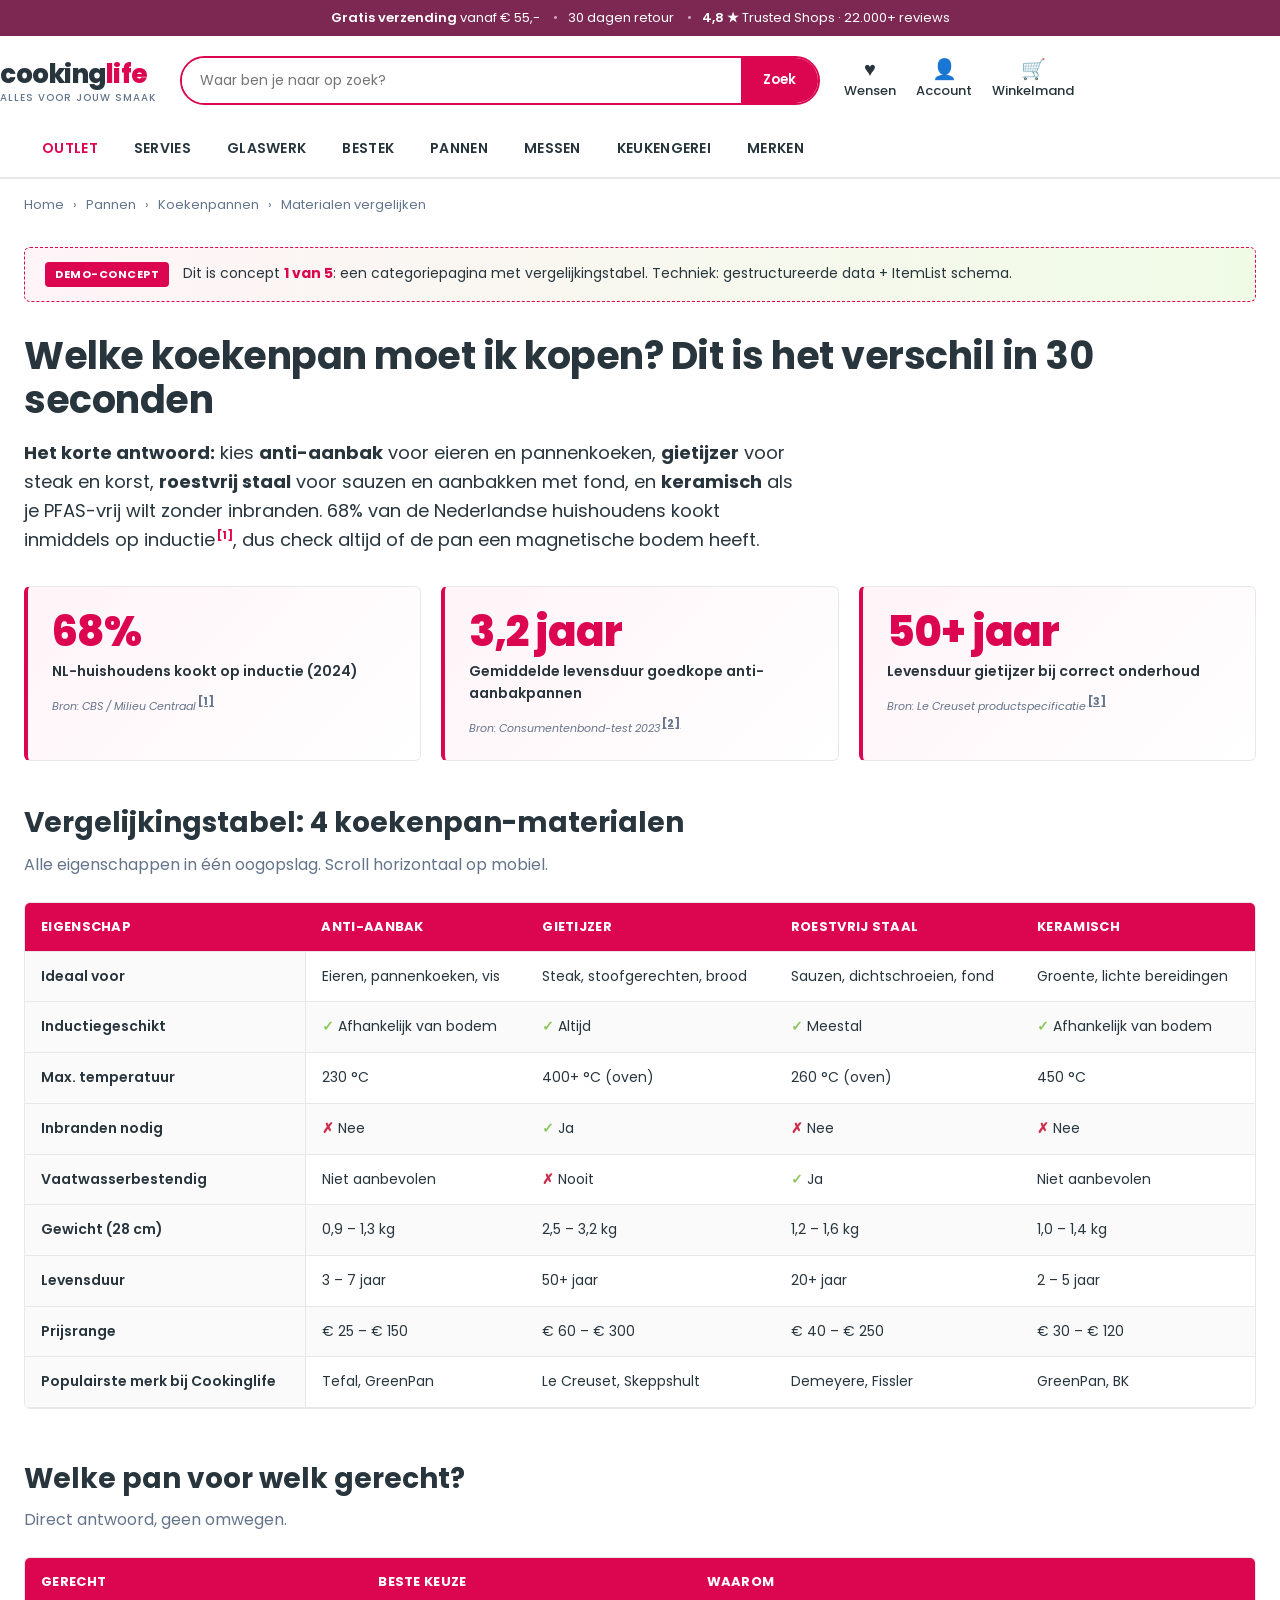
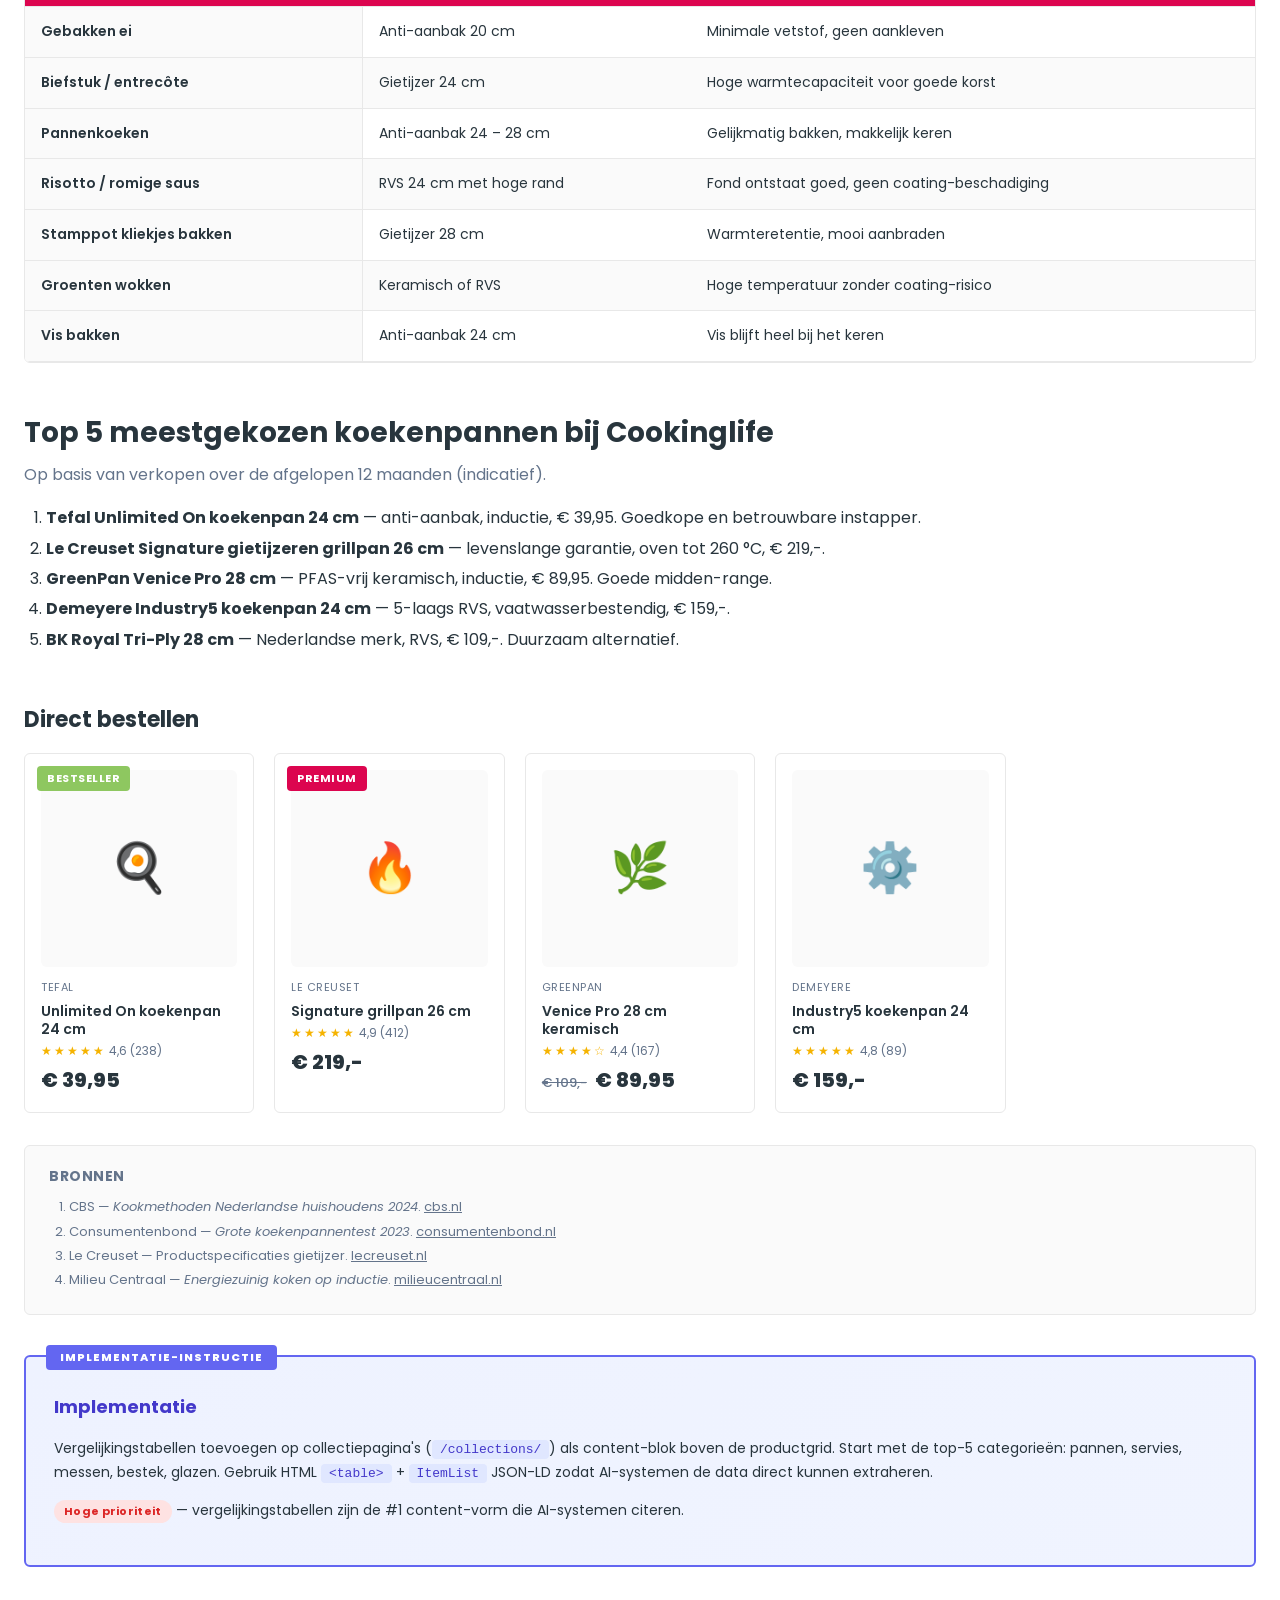
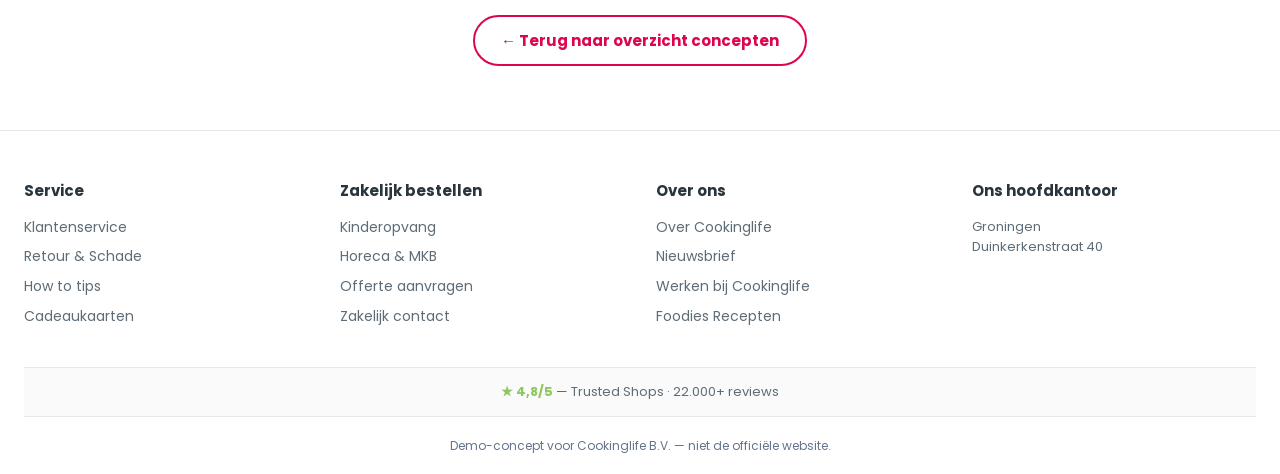
==== commit 5dd76fba: "Volledige redesign naar echte Cookinglife huisstijl - Topbar: burgundy #7c2852 i.p.v. roze (zoals co" ====
--- a/1-vergelijkingstabel.html
+++ b/1-vergelijkingstabel.html
@@ -6,6 +6,8 @@
   <title>Koekenpan vergelijken: welk materiaal past bij jouw manier van koken? | Cookinglife</title>
   <meta name="description" content="Anti-aanbak, gietijzer, RVS of keramisch? Vergelijk de 4 populairste koekenpan-materialen in één tabel en kies in 30 seconden de juiste pan.">
   <link rel="stylesheet" href="assets/style.css">
+  <link rel="preconnect" href="https://fonts.googleapis.com">
+  <link href="https://fonts.googleapis.com/css2?family=Poppins:wght@400;500;600;700;800&display=swap" rel="stylesheet">
 
   <!-- AI-tip: JSON-LD met ItemList + Product zodat LLM's de vergelijkingsdata gestructureerd kunnen extraheren -->
   <script type="application/ld+json">
@@ -27,9 +29,9 @@
 
 <div class="cl-topbar">
   <div class="cl-container">
-    <span><strong>Gratis verzending</strong> vanaf € 99,-</span>
+    <span><strong>Gratis verzending</strong> vanaf € 55,-</span>
     <span>30 dagen retour</span>
-    <span><strong>4,3 ★</strong> op Trustpilot</span>
+    <span><strong>4,8 ★</strong> Trusted Shops · 22.000+ reviews</span>
   </div>
 </div>
 
@@ -49,14 +51,14 @@
   <nav class="cl-nav">
     <div class="cl-container">
       <ul>
+        <li><a href="#" class="sale">Outlet</a></li>
         <li><a href="#">Servies</a></li>
+        <li><a href="#">Glaswerk</a></li>
+        <li><a href="#">Bestek</a></li>
         <li><a href="#">Pannen</a></li>
-        <li><a href="#">Bestek</a></li>
-        <li><a href="#">Glazen</a></li>
+        <li><a href="#">Messen</a></li>
         <li><a href="#">Keukengerei</a></li>
         <li><a href="#">Merken</a></li>
-        <li><a href="#">Nieuw</a></li>
-        <li><a href="#" class="sale">Sale</a></li>
       </ul>
     </div>
   </nav>
@@ -285,12 +287,12 @@
 <footer class="cl-footer">
   <div class="cl-container">
     <div class="cl-footer-cols">
-      <div><h4>Klantenservice</h4><ul><li><a href="#">Contact</a></li><li><a href="#">Retourneren</a></li><li><a href="#">Verzending</a></li><li><a href="#">Garantie</a></li></ul></div>
-      <div><h4>Over Cookinglife</h4><ul><li><a href="#">Ons verhaal</a></li><li><a href="#">Winkels</a></li><li><a href="#">Werken bij</a></li></ul></div>
-      <div><h4>Populaire categorieën</h4><ul><li><a href="#">Koekenpannen</a></li><li><a href="#">Le Creuset</a></li><li><a href="#">Messenset</a></li></ul></div>
-      <div><h4>Contact</h4><p style="font-size:13px;">Osloweg 105, Groningen<br>+31 88 145 1499</p></div>
-    </div>
-    <div class="cl-footer-trust"><strong>★★★★☆ 4,3/5</strong> — 5.500+ Trustpilot reviews</div>
+      <div><h4>Service</h4><ul><li><a href="#">Klantenservice</a></li><li><a href="#">Retour &amp; Schade</a></li><li><a href="#">How to tips</a></li><li><a href="#">Cadeaukaarten</a></li></ul></div>
+      <div><h4>Zakelijk bestellen</h4><ul><li><a href="#">Kinderopvang</a></li><li><a href="#">Horeca &amp; MKB</a></li><li><a href="#">Offerte aanvragen</a></li><li><a href="#">Zakelijk contact</a></li></ul></div>
+      <div><h4>Over ons</h4><ul><li><a href="#">Over Cookinglife</a></li><li><a href="#">Nieuwsbrief</a></li><li><a href="#">Werken bij Cookinglife</a></li><li><a href="#">Foodies Recepten</a></li></ul></div>
+      <div><h4>Ons hoofdkantoor</h4><p style="font-size:13px;">Groningen<br>Duinkerkenstraat 40</p></div>
+    </div>
+    <div class="cl-footer-trust"><strong>★ 4,8/5</strong> — Trusted Shops · 22.000+ reviews</div>
     <div class="cl-footer-bottom">Demo-concept voor Cookinglife B.V. — niet de officiële website.</div>
   </div>
 </footer>
--- a/assets/style.css
+++ b/assets/style.css
@@ -4,24 +4,27 @@
    ============================================================ */
 
 :root {
-  --cl-pink: #DD195A;
+  --cl-pink: #DC054F;
   --cl-pink-dark: #B5124A;
+  --cl-promo: #7c2852;
   --cl-green: #8EC760;
   --cl-green-dark: #72A94A;
+  --cl-red: #DE242B;
   --cl-bg: #FFFFFF;
   --cl-bg-soft: #FAFAFA;
-  --cl-text: #1A1A1A;
-  --cl-muted: #6B6B6B;
+  --cl-text: #28353D;
+  --cl-text-secondary: #5D6C77;
+  --cl-muted: #64748B;
   --cl-border: #E8E8E8;
   --cl-hover: #F7F7F7;
   --cl-warn: #FDF6E3;
   --cl-star: #F5B301;
   --cl-shadow: 0 2px 8px rgba(0, 0, 0, 0.06);
   --cl-shadow-lg: 0 6px 24px rgba(0, 0, 0, 0.08);
-  --cl-radius: 8px;
+  --cl-radius: 6px;
   --cl-container: 1280px;
-  --cl-font: -apple-system, BlinkMacSystemFont, "Segoe UI", Roboto, Oxygen,
-    Ubuntu, Cantarell, "Helvetica Neue", Arial, sans-serif;
+  --cl-font: 'Poppins', -apple-system, BlinkMacSystemFont, "Segoe UI", Roboto,
+    Oxygen, Ubuntu, Cantarell, "Helvetica Neue", Arial, sans-serif;
 }
 
 * {
@@ -51,7 +54,7 @@
 
 /* ---------- Topbar / Header ---------- */
 .cl-topbar {
-  background: var(--cl-pink);
+  background: var(--cl-promo);
   color: #fff;
   font-size: 13px;
   padding: 8px 0;
@@ -1020,11 +1023,12 @@
 
 /* ---------- Footer ---------- */
 .cl-footer {
-  background: #1A1A1A;
-  color: #ccc;
+  background: #fff;
+  color: var(--cl-text-secondary);
   padding: 48px 0 0;
   margin-top: 64px;
   font-size: 14px;
+  border-top: 1px solid var(--cl-border);
 }
 .cl-footer-cols {
   display: grid;
@@ -1033,29 +1037,29 @@
   padding-bottom: 32px;
 }
 .cl-footer h4 {
-  color: #fff;
+  color: var(--cl-text);
   font-size: 15px;
   margin: 0 0 14px;
-  text-transform: uppercase;
-  letter-spacing: 0.5px;
+  font-weight: 700;
 }
 .cl-footer ul { list-style: none; padding: 0; margin: 0; }
 .cl-footer li { margin-bottom: 8px; }
-.cl-footer a { color: #ccc; }
+.cl-footer a { color: var(--cl-text-secondary); }
 .cl-footer a:hover { color: var(--cl-pink); }
 .cl-footer-bottom {
-  border-top: 1px solid #333;
+  border-top: 1px solid var(--cl-border);
   padding: 20px 0;
   text-align: center;
   font-size: 12px;
-  color: #888;
+  color: var(--cl-muted);
 }
 .cl-footer-trust {
-  background: #111;
+  background: var(--cl-bg-soft);
   padding: 14px 0;
   text-align: center;
   font-size: 13px;
-  color: #ccc;
+  color: var(--cl-text-secondary);
+  border-top: 1px solid var(--cl-border);
 }
 .cl-footer-trust strong { color: var(--cl-green); }
 
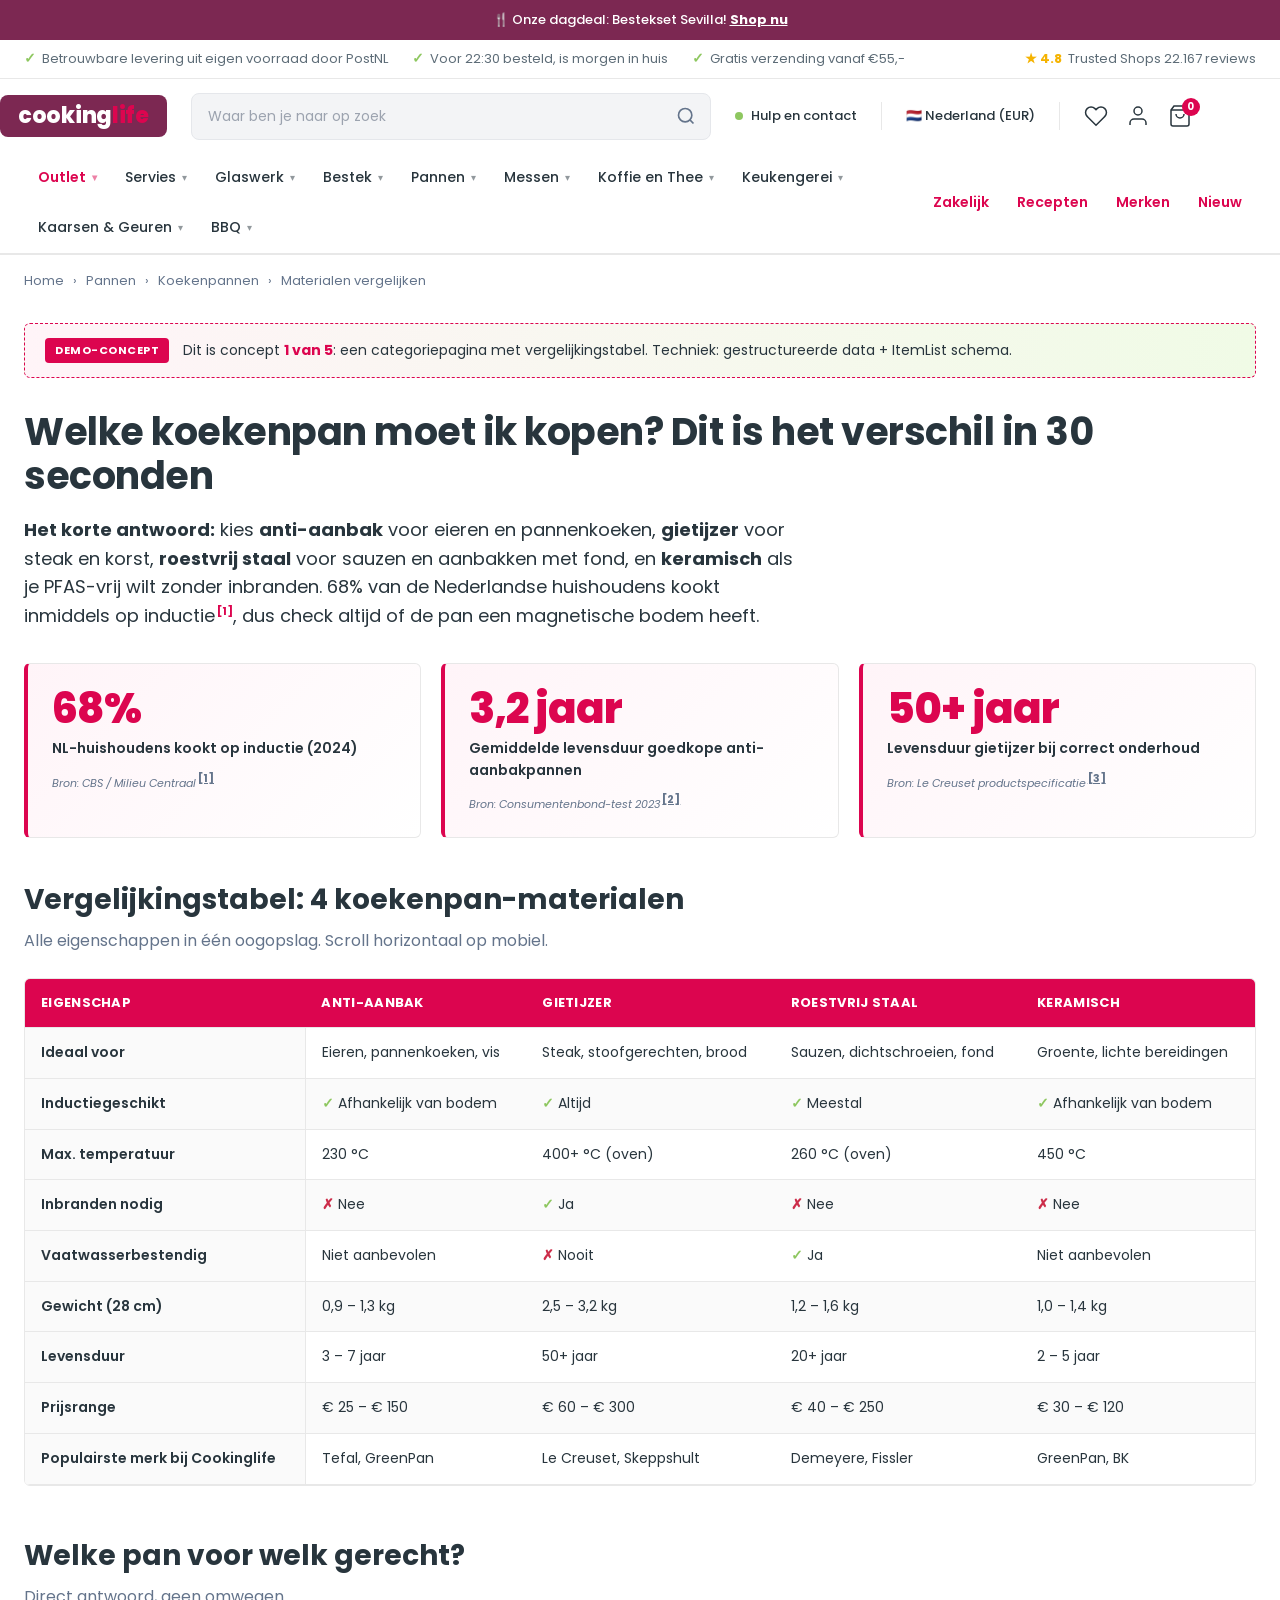
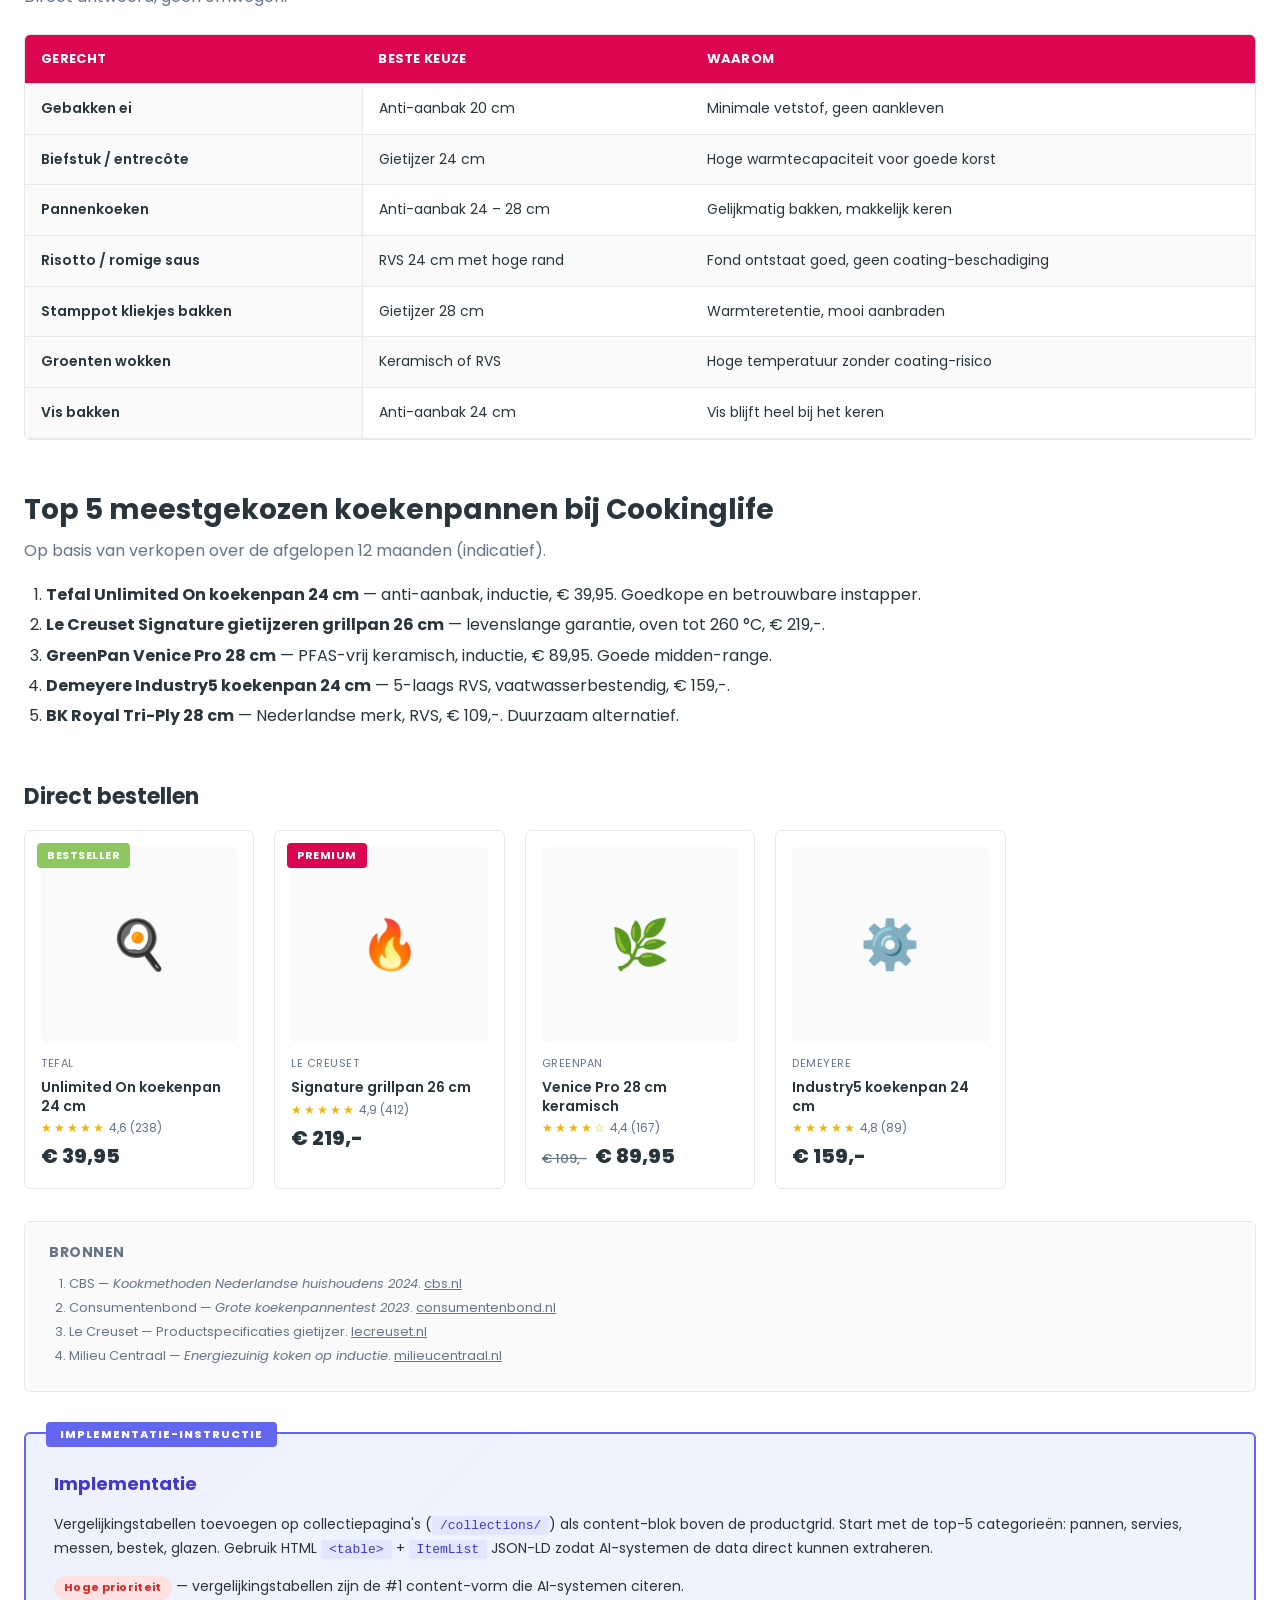
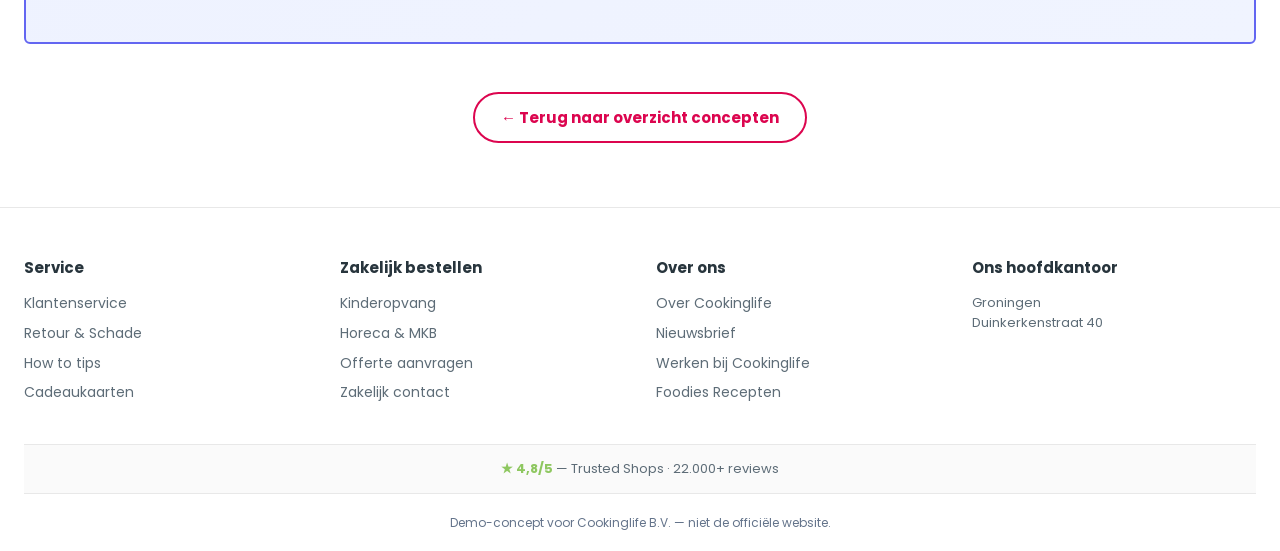
==== commit 218aa6ec: "Header 1:1 replica van echte cookinglife.nl - Promo bar (dagdeal) boven op de site - USP bar met 3 c" ====
--- a/1-vergelijkingstabel.html
+++ b/1-vergelijkingstabel.html
@@ -27,39 +27,63 @@
 </head>
 <body>
 
+<!-- ======================= PROMO BAR ======================= -->
+<div class="cl-promobar">
+  <div class="cl-container">🍴 Onze dagdeal: Bestekset Sevilla! <a href="#">Shop nu</a></div>
+</div>
+
+<!-- ======================= USP BAR ======================= -->
 <div class="cl-topbar">
   <div class="cl-container">
-    <span><strong>Gratis verzending</strong> vanaf € 55,-</span>
-    <span>30 dagen retour</span>
-    <span><strong>4,8 ★</strong> Trusted Shops · 22.000+ reviews</span>
+    <div class="cl-topbar-usps">
+      <span>Betrouwbare levering uit eigen voorraad door PostNL</span>
+      <span>Voor 22:30 besteld, is morgen in huis</span>
+      <span>Gratis verzending vanaf €55,-</span>
+    </div>
+    <div class="cl-topbar-trust">
+      <span class="cl-trust-star">★ 4.8</span> Trusted Shops 22.167 reviews
+    </div>
   </div>
 </div>
 
+<!-- ======================= HEADER ======================= -->
 <header class="cl-header">
   <div class="cl-container cl-header-inner">
-    <a href="index.html" class="cl-logo">cooking<span>life</span><small>ALLES VOOR JOUW SMAAK</small></a>
+    <a href="index.html" class="cl-logo">cooking<span>life</span></a>
     <form class="cl-search" onsubmit="return false">
-      <input type="text" placeholder="Waar ben je naar op zoek?">
-      <button type="submit">Zoek</button>
+      <input type="text" placeholder="Waar ben je naar op zoek">
+      <button type="submit"><svg viewBox="0 0 24 24" width="20" height="20" fill="none" stroke="currentColor" stroke-width="2"><circle cx="11" cy="11" r="8"/><path d="m21 21-4.3-4.3"/></svg></button>
     </form>
-    <nav class="cl-header-actions">
-      <a href="#"><span class="cl-icon">♥</span>Wensen</a>
-      <a href="#"><span class="cl-icon">👤</span>Account</a>
-      <a href="#"><span class="cl-icon">🛒</span>Winkelmand</a>
+    <a href="#" class="cl-help-link"><span class="cl-help-dot"></span>Hulp en contact</a>
+    <div class="cl-header-divider"></div>
+    <div class="cl-country">🇳🇱 Nederland (EUR)</div>
+    <div class="cl-header-divider"></div>
+    <nav class="cl-header-actions" aria-label="Account en winkelmand">
+      <a href="#" aria-label="Verlanglijst"><svg viewBox="0 0 24 24"><path d="M20.84 4.61a5.5 5.5 0 0 0-7.78 0L12 5.67l-1.06-1.06a5.5 5.5 0 0 0-7.78 7.78l1.06 1.06L12 21.23l7.78-7.78 1.06-1.06a5.5 5.5 0 0 0 0-7.78z"/></svg></a>
+      <a href="#" aria-label="Account"><svg viewBox="0 0 24 24"><path d="M20 21v-2a4 4 0 0 0-4-4H8a4 4 0 0 0-4 4v2"/><circle cx="12" cy="7" r="4"/></svg></a>
+      <a href="#" aria-label="Winkelmand"><svg viewBox="0 0 24 24"><path d="M6 2 3 6v14a2 2 0 0 0 2 2h14a2 2 0 0 0 2-2V6l-3-4z"/><line x1="3" y1="6" x2="21" y2="6"/><path d="M16 10a4 4 0 0 1-8 0"/></svg><span class="cl-cart-count">0</span></a>
     </nav>
   </div>
-  <nav class="cl-nav">
+  <nav class="cl-nav" aria-label="Hoofdnavigatie">
     <div class="cl-container">
       <ul>
-        <li><a href="#" class="sale">Outlet</a></li>
-        <li><a href="#">Servies</a></li>
-        <li><a href="#">Glaswerk</a></li>
-        <li><a href="#">Bestek</a></li>
-        <li><a href="#">Pannen</a></li>
-        <li><a href="#">Messen</a></li>
-        <li><a href="#">Keukengerei</a></li>
-        <li><a href="#">Merken</a></li>
+        <li><a href="#" class="sale">Outlet <span class="nav-chevron">▾</span></a></li>
+        <li><a href="#">Servies <span class="nav-chevron">▾</span></a></li>
+        <li><a href="#">Glaswerk <span class="nav-chevron">▾</span></a></li>
+        <li><a href="#">Bestek <span class="nav-chevron">▾</span></a></li>
+        <li><a href="#">Pannen <span class="nav-chevron">▾</span></a></li>
+        <li><a href="#">Messen <span class="nav-chevron">▾</span></a></li>
+        <li><a href="#">Koffie en Thee <span class="nav-chevron">▾</span></a></li>
+        <li><a href="#">Keukengerei <span class="nav-chevron">▾</span></a></li>
+        <li><a href="#">Kaarsen &amp; Geuren <span class="nav-chevron">▾</span></a></li>
+        <li><a href="#">BBQ <span class="nav-chevron">▾</span></a></li>
       </ul>
+      <div class="cl-nav-special">
+        <a href="#">Zakelijk</a>
+        <a href="#">Recepten</a>
+        <a href="#">Merken</a>
+        <a href="#">Nieuw</a>
+      </div>
     </div>
   </nav>
 </header>
--- a/assets/style.css
+++ b/assets/style.css
@@ -52,21 +52,66 @@
   padding: 0 24px;
 }
 
-/* ---------- Topbar / Header ---------- */
-.cl-topbar {
+/* ---------- Promo bar (dagdeal) ---------- */
+.cl-promobar {
   background: var(--cl-promo);
   color: #fff;
   font-size: 13px;
+  padding: 10px 0;
+  text-align: center;
+  font-weight: 500;
+}
+.cl-promobar a {
+  color: #fff;
+  text-decoration: underline;
+  font-weight: 700;
+}
+
+/* ---------- USP bar ---------- */
+.cl-topbar {
+  background: #fff;
+  border-bottom: 1px solid var(--cl-border);
+  font-size: 13px;
   padding: 8px 0;
-  text-align: center;
-}
-.cl-topbar strong { font-weight: 600; }
-.cl-topbar span + span::before {
-  content: "•";
-  margin: 0 10px;
-  opacity: 0.6;
-}
-
+  color: var(--cl-text);
+}
+.cl-topbar .cl-container {
+  display: flex;
+  align-items: center;
+  justify-content: space-between;
+}
+.cl-topbar-usps {
+  display: flex;
+  gap: 24px;
+  align-items: center;
+}
+.cl-topbar-usps span {
+  display: inline-flex;
+  align-items: center;
+  gap: 6px;
+  color: var(--cl-text-secondary);
+  font-size: 13px;
+}
+.cl-topbar-usps span::before {
+  content: "✓";
+  color: var(--cl-green);
+  font-weight: 900;
+  font-size: 14px;
+}
+.cl-topbar-trust {
+  display: flex;
+  align-items: center;
+  gap: 6px;
+  font-size: 13px;
+  color: var(--cl-text-secondary);
+  white-space: nowrap;
+}
+.cl-topbar-trust .cl-trust-star {
+  color: var(--cl-star);
+  font-weight: 700;
+}
+
+/* ---------- Header ---------- */
 .cl-header {
   border-bottom: 1px solid var(--cl-border);
   background: #fff;
@@ -78,68 +123,138 @@
   display: flex;
   align-items: center;
   gap: 24px;
-  padding: 18px 0;
-}
+  padding: 14px 0;
+}
+
+/* Logo — dark pill with white+pink text */
 .cl-logo {
-  font-size: 26px;
+  display: inline-flex;
+  align-items: center;
+  background: var(--cl-promo);
+  border-radius: 8px;
+  padding: 10px 18px;
+  font-size: 22px;
   font-weight: 800;
-  letter-spacing: -0.5px;
-  color: var(--cl-text);
+  letter-spacing: -0.3px;
+  color: #fff;
   flex-shrink: 0;
-}
+  line-height: 1;
+  text-decoration: none;
+}
+.cl-logo:hover { text-decoration: none; }
 .cl-logo span { color: var(--cl-pink); }
-.cl-logo small {
-  display: block;
-  font-size: 10px;
-  font-weight: 500;
-  color: var(--cl-muted);
-  letter-spacing: 1px;
-  margin-top: -4px;
-}
+
+/* Search bar — gray bg, no border, search icon */
 .cl-search {
   flex: 1;
   display: flex;
-  border: 2px solid var(--cl-pink);
-  border-radius: 999px;
+  align-items: center;
+  background: #F3F4F6;
+  border: 1px solid #E5E7EB;
+  border-radius: 8px;
   overflow: hidden;
-  max-width: 640px;
+  max-width: 520px;
 }
 .cl-search input {
   flex: 1;
   border: 0;
-  padding: 12px 18px;
+  background: transparent;
+  padding: 12px 16px;
   font-size: 14px;
   outline: none;
   font-family: inherit;
-}
+  color: var(--cl-text);
+}
+.cl-search input::placeholder { color: #9CA3AF; }
 .cl-search button {
+  background: transparent;
+  color: var(--cl-muted);
+  border: 0;
+  padding: 0 14px;
+  font-size: 18px;
+  cursor: pointer;
+  font-family: inherit;
+  display: flex;
+  align-items: center;
+}
+.cl-search button:hover { color: var(--cl-pink); }
+
+/* Hulp en contact */
+.cl-help-link {
+  display: flex;
+  align-items: center;
+  gap: 8px;
+  font-size: 13px;
+  color: var(--cl-text);
+  font-weight: 500;
+  white-space: nowrap;
+  text-decoration: none;
+}
+.cl-help-link:hover { color: var(--cl-pink); text-decoration: none; }
+.cl-help-dot {
+  width: 8px;
+  height: 8px;
+  border-radius: 50%;
+  background: var(--cl-green);
+  flex-shrink: 0;
+}
+
+/* Country selector */
+.cl-country {
+  display: flex;
+  align-items: center;
+  gap: 6px;
+  font-size: 13px;
+  color: var(--cl-text);
+  white-space: nowrap;
+  font-weight: 500;
+}
+
+/* Header icon actions (heart, account, cart) */
+.cl-header-actions {
+  display: flex;
+  gap: 18px;
+  align-items: center;
+}
+.cl-header-actions a {
+  color: var(--cl-text);
+  display: flex;
+  align-items: center;
+  justify-content: center;
+  position: relative;
+  text-decoration: none;
+}
+.cl-header-actions a:hover { color: var(--cl-pink); text-decoration: none; }
+.cl-header-actions svg {
+  width: 24px;
+  height: 24px;
+  stroke: currentColor;
+  fill: none;
+  stroke-width: 1.5;
+}
+.cl-cart-count {
+  position: absolute;
+  top: -6px;
+  right: -8px;
   background: var(--cl-pink);
   color: #fff;
-  border: 0;
-  padding: 0 22px;
-  font-weight: 600;
-  cursor: pointer;
-  font-family: inherit;
-}
-.cl-header-actions {
-  display: flex;
-  gap: 20px;
-  align-items: center;
-  font-size: 13px;
-  color: var(--cl-text);
-}
-.cl-header-actions a {
-  color: var(--cl-text);
-  display: flex;
-  flex-direction: column;
-  align-items: center;
-  gap: 2px;
-  font-weight: 500;
-}
-.cl-header-actions a:hover { color: var(--cl-pink); text-decoration: none; }
-.cl-header-actions .cl-icon {
-  font-size: 20px;
+  font-size: 10px;
+  font-weight: 700;
+  width: 18px;
+  height: 18px;
+  border-radius: 50%;
+  display: flex;
+  align-items: center;
+  justify-content: center;
   line-height: 1;
+}
+
+/* Header divider between groups */
+.cl-header-divider {
+  width: 1px;
+  height: 28px;
+  background: var(--cl-border);
+  flex-shrink: 0;
 }
 
 /* Main nav */
@@ -147,6 +262,11 @@
   border-bottom: 1px solid var(--cl-border);
   background: #fff;
 }
+.cl-nav .cl-container {
+  display: flex;
+  align-items: center;
+  justify-content: space-between;
+}
 .cl-nav ul {
   list-style: none;
   padding: 0;
@@ -156,21 +276,45 @@
   gap: 0;
 }
 .cl-nav li a {
-  display: block;
-  padding: 14px 18px;
-  font-size: 14px;
-  font-weight: 600;
-  color: var(--cl-text);
-  text-transform: uppercase;
-  letter-spacing: 0.3px;
-  border-bottom: 3px solid transparent;
+  display: inline-flex;
+  align-items: center;
+  gap: 4px;
+  padding: 13px 14px;
+  font-size: 14px;
+  font-weight: 500;
+  color: var(--cl-text);
+  letter-spacing: 0;
+  border-bottom: 2px solid transparent;
+  transition: color 0.15s, border-color 0.15s;
 }
 .cl-nav li a:hover {
   color: var(--cl-pink);
   border-bottom-color: var(--cl-pink);
   text-decoration: none;
 }
-.cl-nav li a.sale { color: var(--cl-pink); }
+.cl-nav li a .nav-chevron {
+  font-size: 10px;
+  opacity: 0.5;
+  margin-left: 2px;
+}
+.cl-nav li a.sale { color: var(--cl-pink); font-weight: 600; }
+.cl-nav-special {
+  display: flex;
+  gap: 0;
+}
+.cl-nav-special a {
+  display: inline-flex;
+  align-items: center;
+  padding: 13px 14px;
+  font-size: 14px;
+  font-weight: 600;
+  color: var(--cl-pink);
+  border-bottom: 2px solid transparent;
+}
+.cl-nav-special a:hover {
+  border-bottom-color: var(--cl-pink);
+  text-decoration: none;
+}
 
 /* ---------- Breadcrumb ---------- */
 .cl-breadcrumb {
@@ -1019,6 +1163,13 @@
   .cl-brand-story { grid-template-columns: 1fr; }
   .cl-header-inner { flex-wrap: wrap; }
   .cl-search { order: 3; flex-basis: 100%; max-width: none; }
+  .cl-topbar-usps { flex-wrap: wrap; gap: 8px 16px; }
+  .cl-topbar .cl-container { flex-wrap: wrap; gap: 6px; justify-content: center; }
+  .cl-topbar-trust { width: 100%; justify-content: center; }
+  .cl-help-link, .cl-country { display: none; }
+  .cl-header-divider { display: none; }
+  .cl-nav .cl-container { flex-wrap: wrap; }
+  .cl-nav-special { flex-wrap: wrap; }
 }
 
 /* ---------- Footer ---------- */
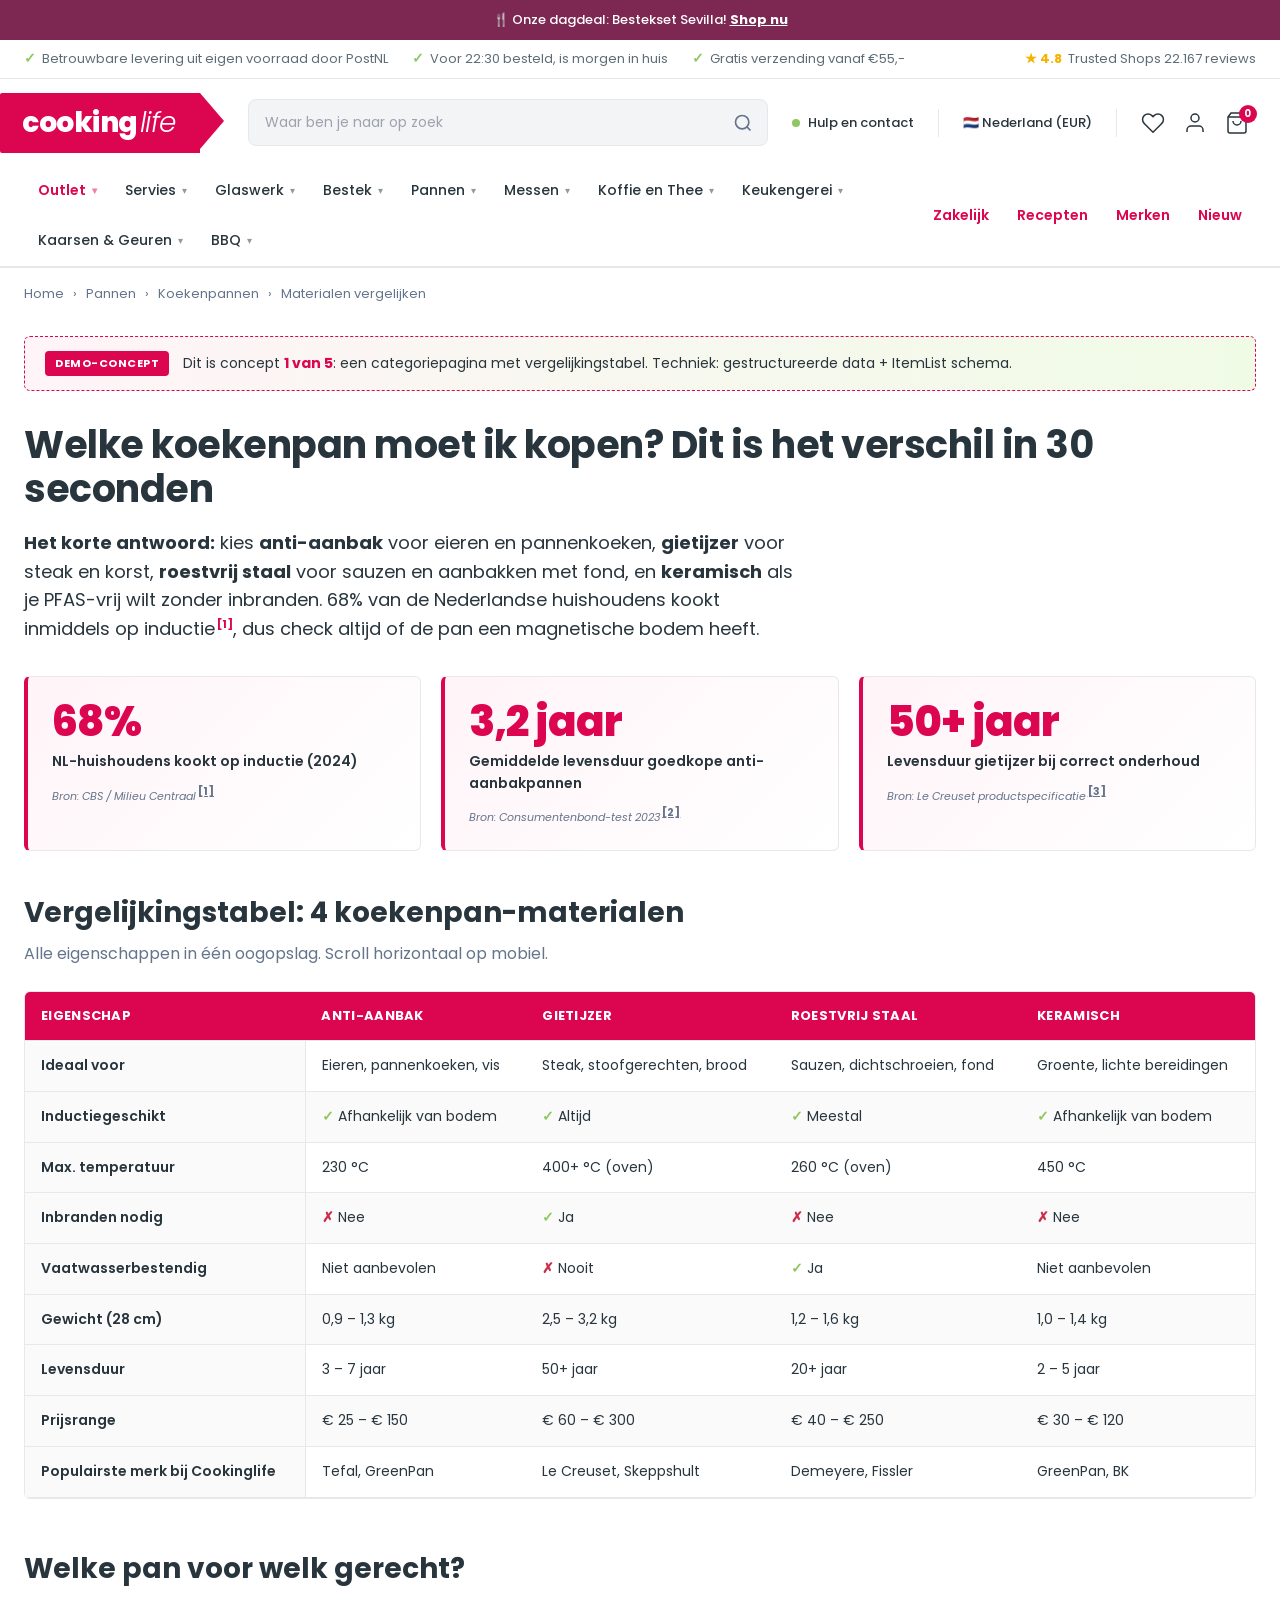
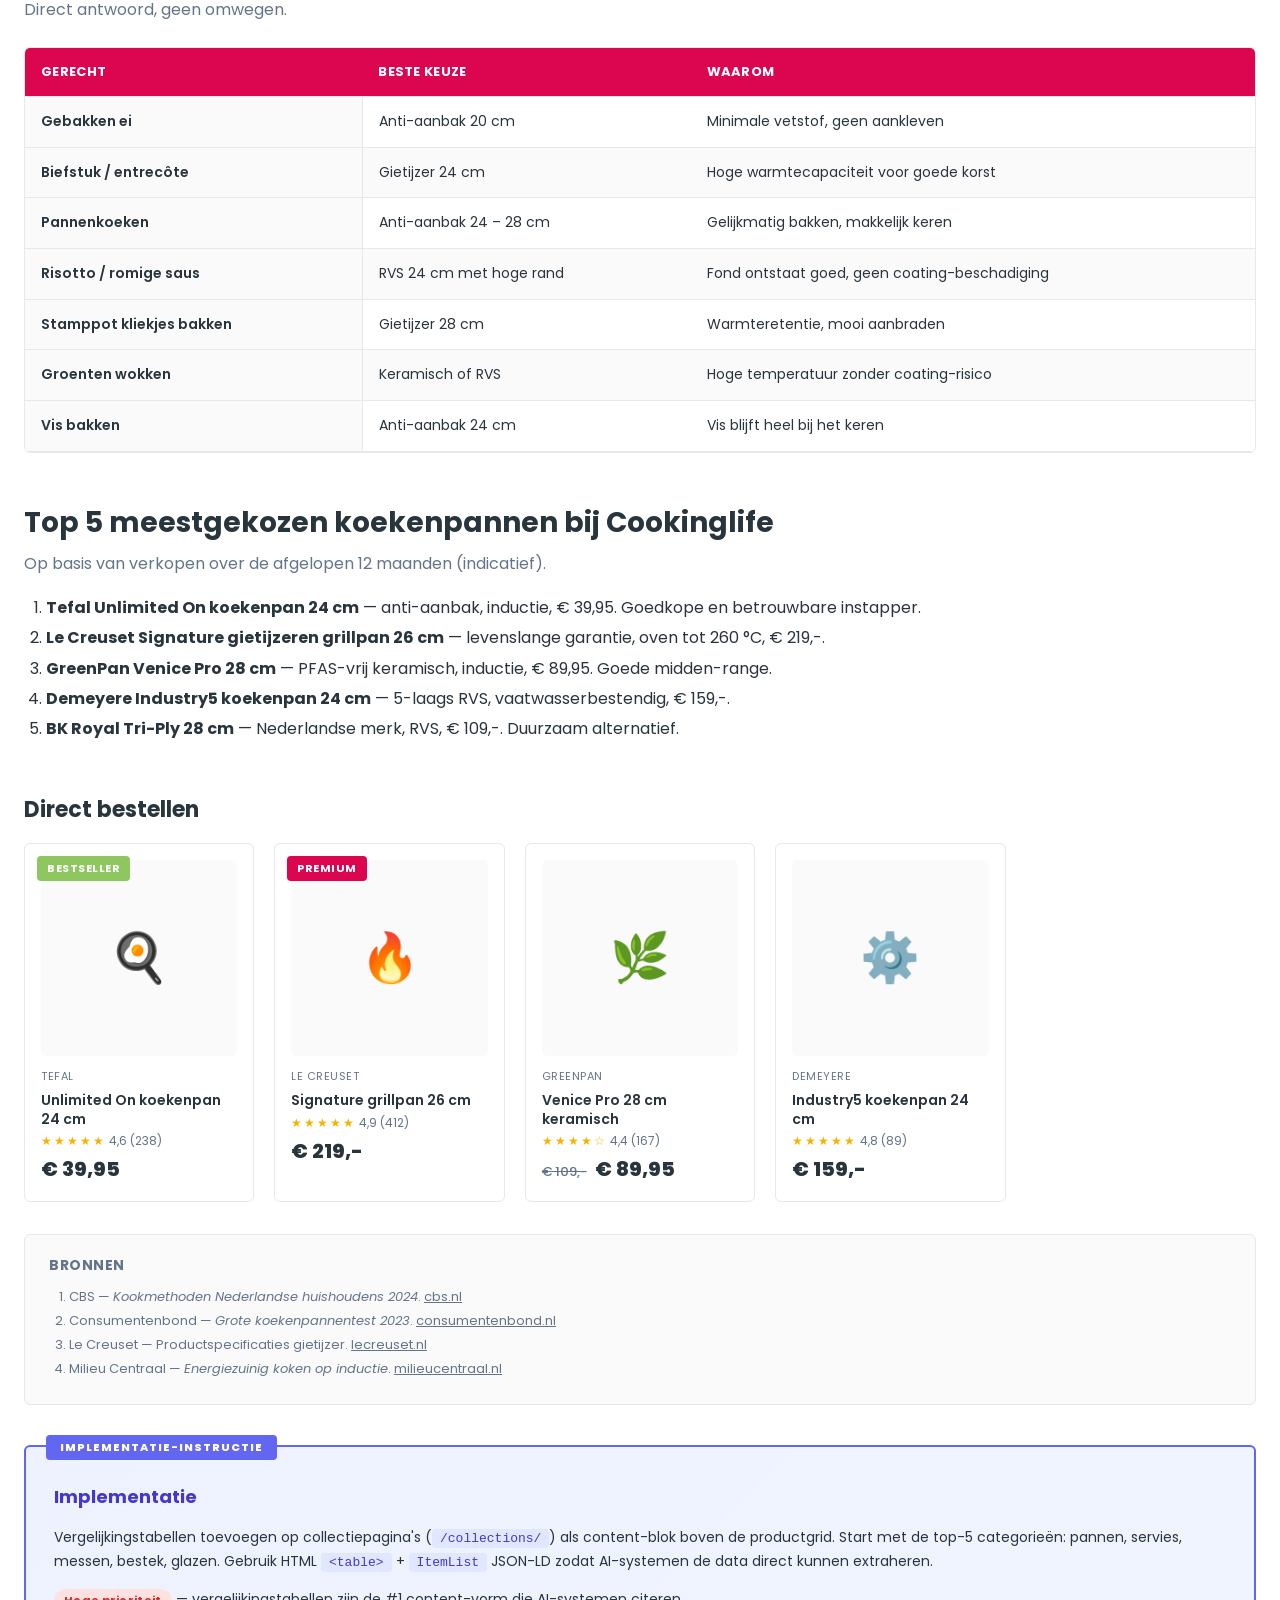
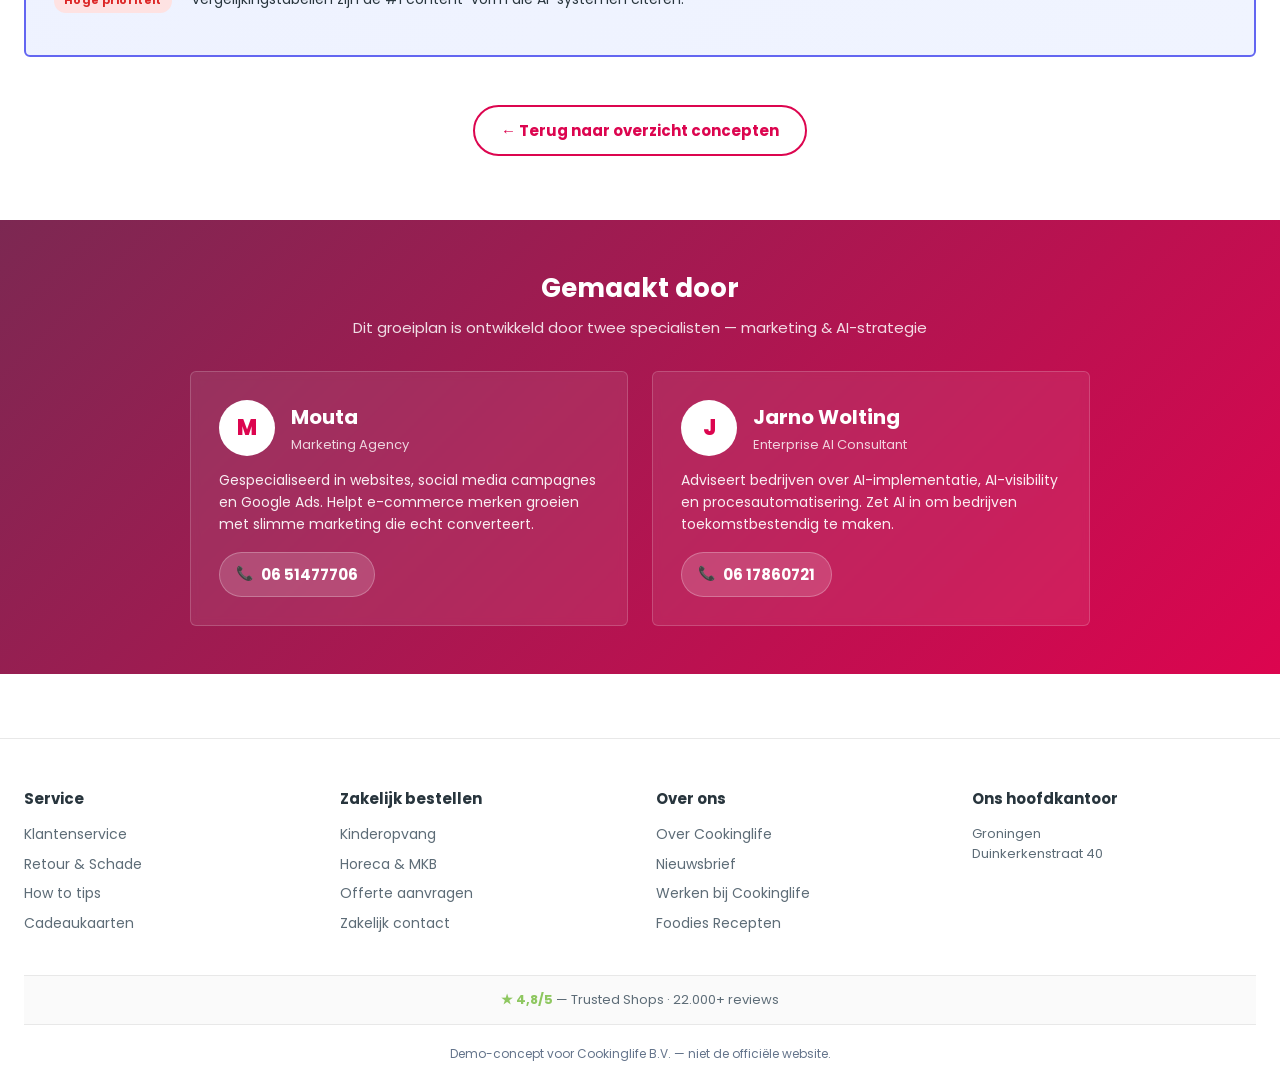
==== commit da5d23e7: "'Gemaakt door' contact-sectie toegevoegd boven footer Een opvallende gradient-strook (burgundy naar " ====
--- a/1-vergelijkingstabel.html
+++ b/1-vergelijkingstabel.html
@@ -308,6 +308,40 @@
   </article>
 </main>
 
+<!-- ======================= GEMAAKT DOOR ======================= -->
+<section class="cl-authors">
+  <div class="cl-container">
+    <div class="cl-authors-head">
+      <h2>Gemaakt door</h2>
+      <p>Dit groeiplan is ontwikkeld door twee specialisten — marketing &amp; AI-strategie</p>
+    </div>
+    <div class="cl-authors-grid">
+      <div class="cl-author-card">
+        <div class="cl-author-head">
+          <div class="cl-author-avatar-lg">M</div>
+          <div>
+            <h3>Mouta</h3>
+            <p class="cl-author-role">Marketing Agency</p>
+          </div>
+        </div>
+        <p class="cl-author-desc">Gespecialiseerd in websites, social media campagnes en Google Ads. Helpt e-commerce merken groeien met slimme marketing die echt converteert.</p>
+        <a href="tel:+31651477706" class="cl-author-phone">06 51477706</a>
+      </div>
+      <div class="cl-author-card">
+        <div class="cl-author-head">
+          <div class="cl-author-avatar-lg">J</div>
+          <div>
+            <h3>Jarno Wolting</h3>
+            <p class="cl-author-role">Enterprise AI Consultant</p>
+          </div>
+        </div>
+        <p class="cl-author-desc">Adviseert bedrijven over AI-implementatie, AI-visibility en procesautomatisering. Zet AI in om bedrijven toekomstbestendig te maken.</p>
+        <a href="tel:+31617860721" class="cl-author-phone">06 17860721</a>
+      </div>
+    </div>
+  </div>
+</section>
+
 <footer class="cl-footer">
   <div class="cl-container">
     <div class="cl-footer-cols">
--- a/assets/style.css
+++ b/assets/style.css
@@ -126,23 +126,37 @@
   padding: 14px 0;
 }
 
-/* Logo — dark pill with white+pink text */
+/* Logo — pink tag with burgundy chevron (replica cookinglife.nl) */
 .cl-logo {
+  position: relative;
   display: inline-flex;
   align-items: center;
-  background: var(--cl-promo);
-  border-radius: 8px;
-  padding: 10px 18px;
-  font-size: 22px;
+  background: var(--cl-pink);
+  padding: 16px 24px 16px 22px;
+  margin-right: 24px;
+  font-size: 28px;
   font-weight: 800;
-  letter-spacing: -0.3px;
+  letter-spacing: -0.5px;
   color: #fff;
   flex-shrink: 0;
   line-height: 1;
   text-decoration: none;
-}
-.cl-logo:hover { text-decoration: none; }
-.cl-logo span { color: var(--cl-pink); }
+  border-radius: 2px 0 0 2px;
+}
+.cl-logo::after {
+  content: "";
+  position: absolute;
+  left: 100%;
+  top: 0;
+  bottom: 0;
+  width: 0;
+  height: 0;
+  border-top: 28px solid transparent;
+  border-bottom: 28px solid transparent;
+  border-left: 24px solid var(--cl-pink);
+}
+.cl-logo:hover { text-decoration: none; color: #fff; }
+.cl-logo span { color: #fff; font-weight: 300; font-style: italic; margin-left: 2px; }
 
 /* Search bar — gray bg, no border, search icon */
 .cl-search {
@@ -1172,6 +1186,106 @@
   .cl-nav-special { flex-wrap: wrap; }
 }
 
+/* ---------- Authors / Makers strip ---------- */
+.cl-authors {
+  background: linear-gradient(135deg, var(--cl-promo) 0%, var(--cl-pink) 100%);
+  color: #fff;
+  padding: 48px 0;
+  margin-top: 64px;
+}
+.cl-authors-head {
+  text-align: center;
+  margin-bottom: 32px;
+}
+.cl-authors-head h2 {
+  color: #fff;
+  font-size: 26px;
+  margin: 0 0 8px;
+  font-weight: 700;
+}
+.cl-authors-head p {
+  color: rgba(255,255,255,0.85);
+  font-size: 15px;
+  margin: 0;
+}
+.cl-authors-grid {
+  display: grid;
+  grid-template-columns: repeat(2, 1fr);
+  gap: 24px;
+  max-width: 900px;
+  margin: 0 auto;
+}
+.cl-author-card {
+  background: rgba(255,255,255,0.08);
+  border: 1px solid rgba(255,255,255,0.18);
+  border-radius: var(--cl-radius);
+  padding: 28px;
+  backdrop-filter: blur(4px);
+}
+.cl-author-card .cl-author-head {
+  display: flex;
+  align-items: center;
+  gap: 16px;
+  margin-bottom: 14px;
+}
+.cl-author-card .cl-author-avatar-lg {
+  width: 56px;
+  height: 56px;
+  background: #fff;
+  color: var(--cl-pink);
+  border-radius: 50%;
+  display: flex;
+  align-items: center;
+  justify-content: center;
+  font-size: 22px;
+  font-weight: 800;
+  flex-shrink: 0;
+  letter-spacing: -0.5px;
+}
+.cl-author-card h3 {
+  margin: 0 0 2px;
+  color: #fff;
+  font-size: 20px;
+  font-weight: 700;
+}
+.cl-author-card .cl-author-role {
+  font-size: 13px;
+  color: rgba(255,255,255,0.8);
+  margin: 0;
+}
+.cl-author-card .cl-author-desc {
+  font-size: 14px;
+  line-height: 1.55;
+  color: rgba(255,255,255,0.92);
+  margin: 0 0 16px;
+}
+.cl-author-card .cl-author-phone {
+  display: inline-flex;
+  align-items: center;
+  gap: 8px;
+  background: rgba(255,255,255,0.15);
+  border: 1px solid rgba(255,255,255,0.25);
+  color: #fff;
+  padding: 10px 16px;
+  border-radius: 999px;
+  font-weight: 700;
+  font-size: 15px;
+  text-decoration: none;
+  transition: background 0.15s;
+}
+.cl-author-card .cl-author-phone:hover {
+  background: #fff;
+  color: var(--cl-pink);
+  text-decoration: none;
+}
+.cl-author-card .cl-author-phone::before {
+  content: "📞";
+  font-size: 14px;
+}
+@media (max-width: 720px) {
+  .cl-authors-grid { grid-template-columns: 1fr; }
+}
+
 /* ---------- Footer ---------- */
 .cl-footer {
   background: #fff;
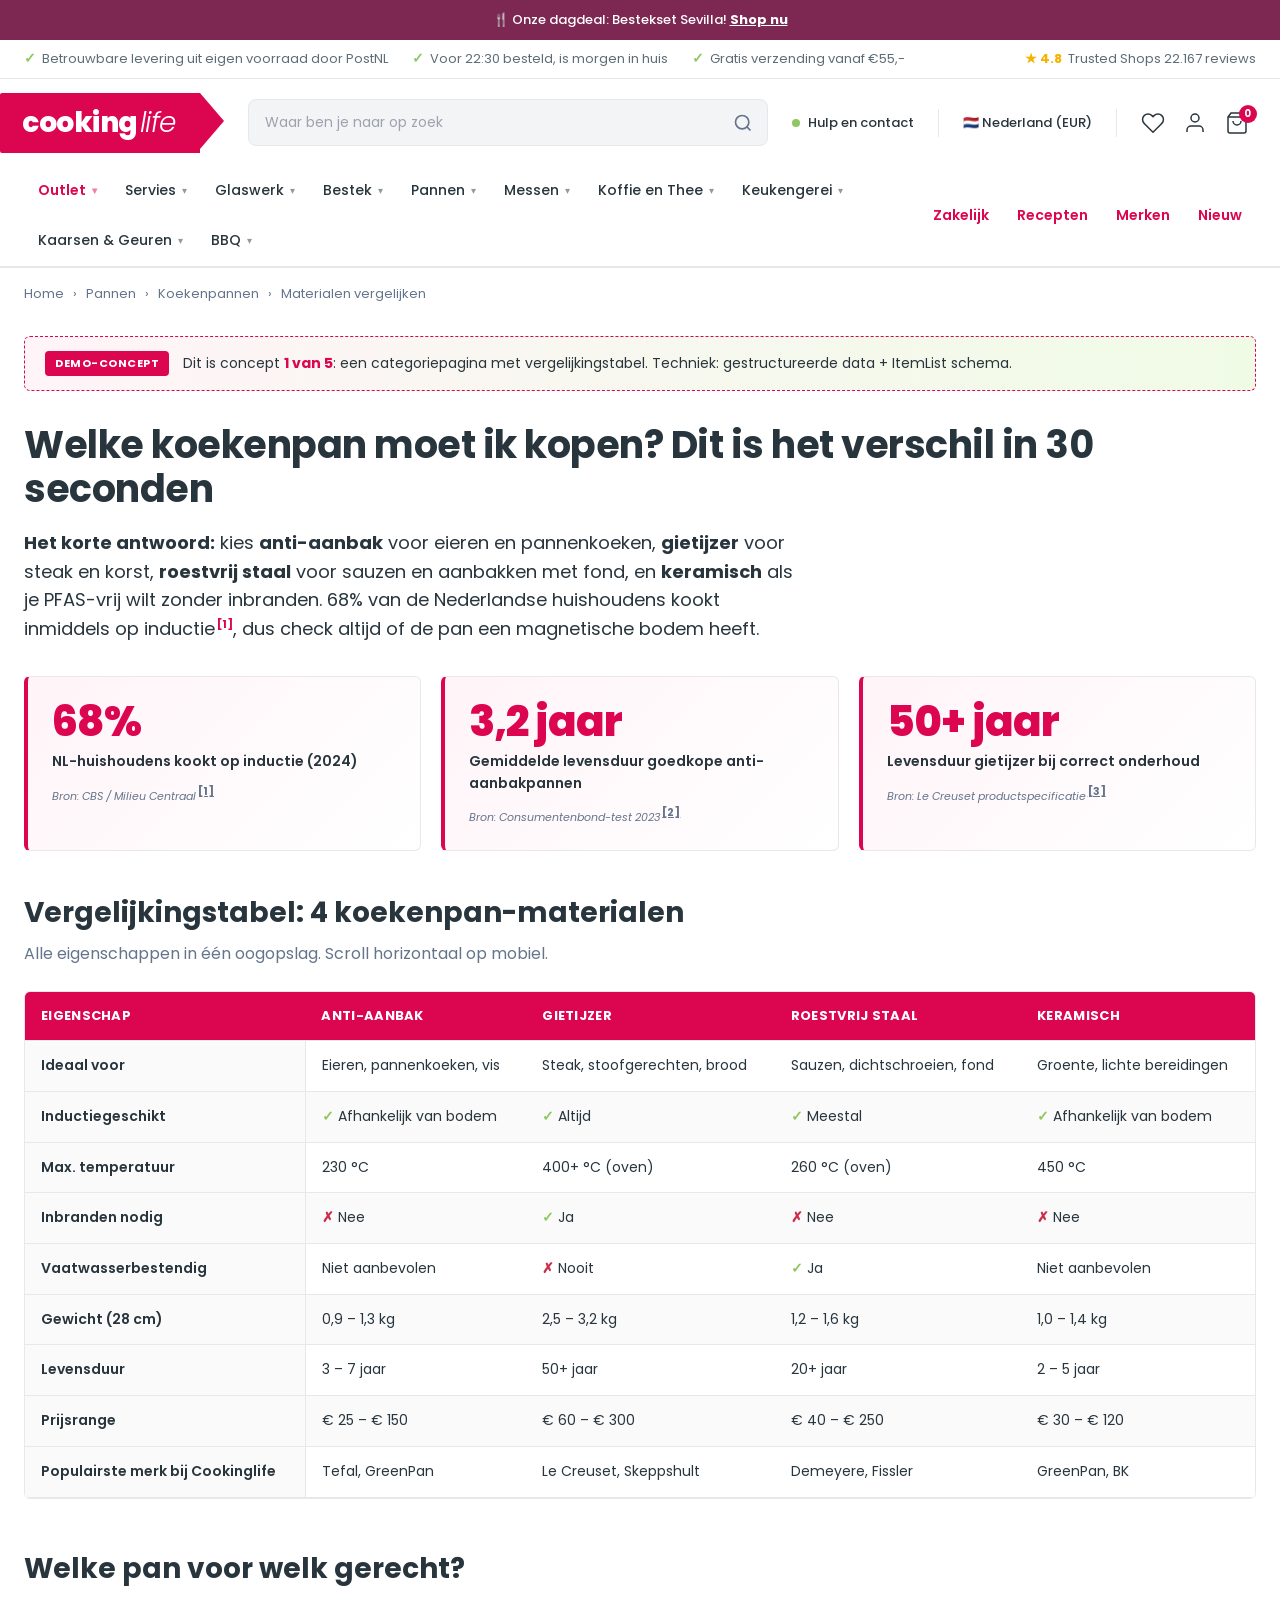
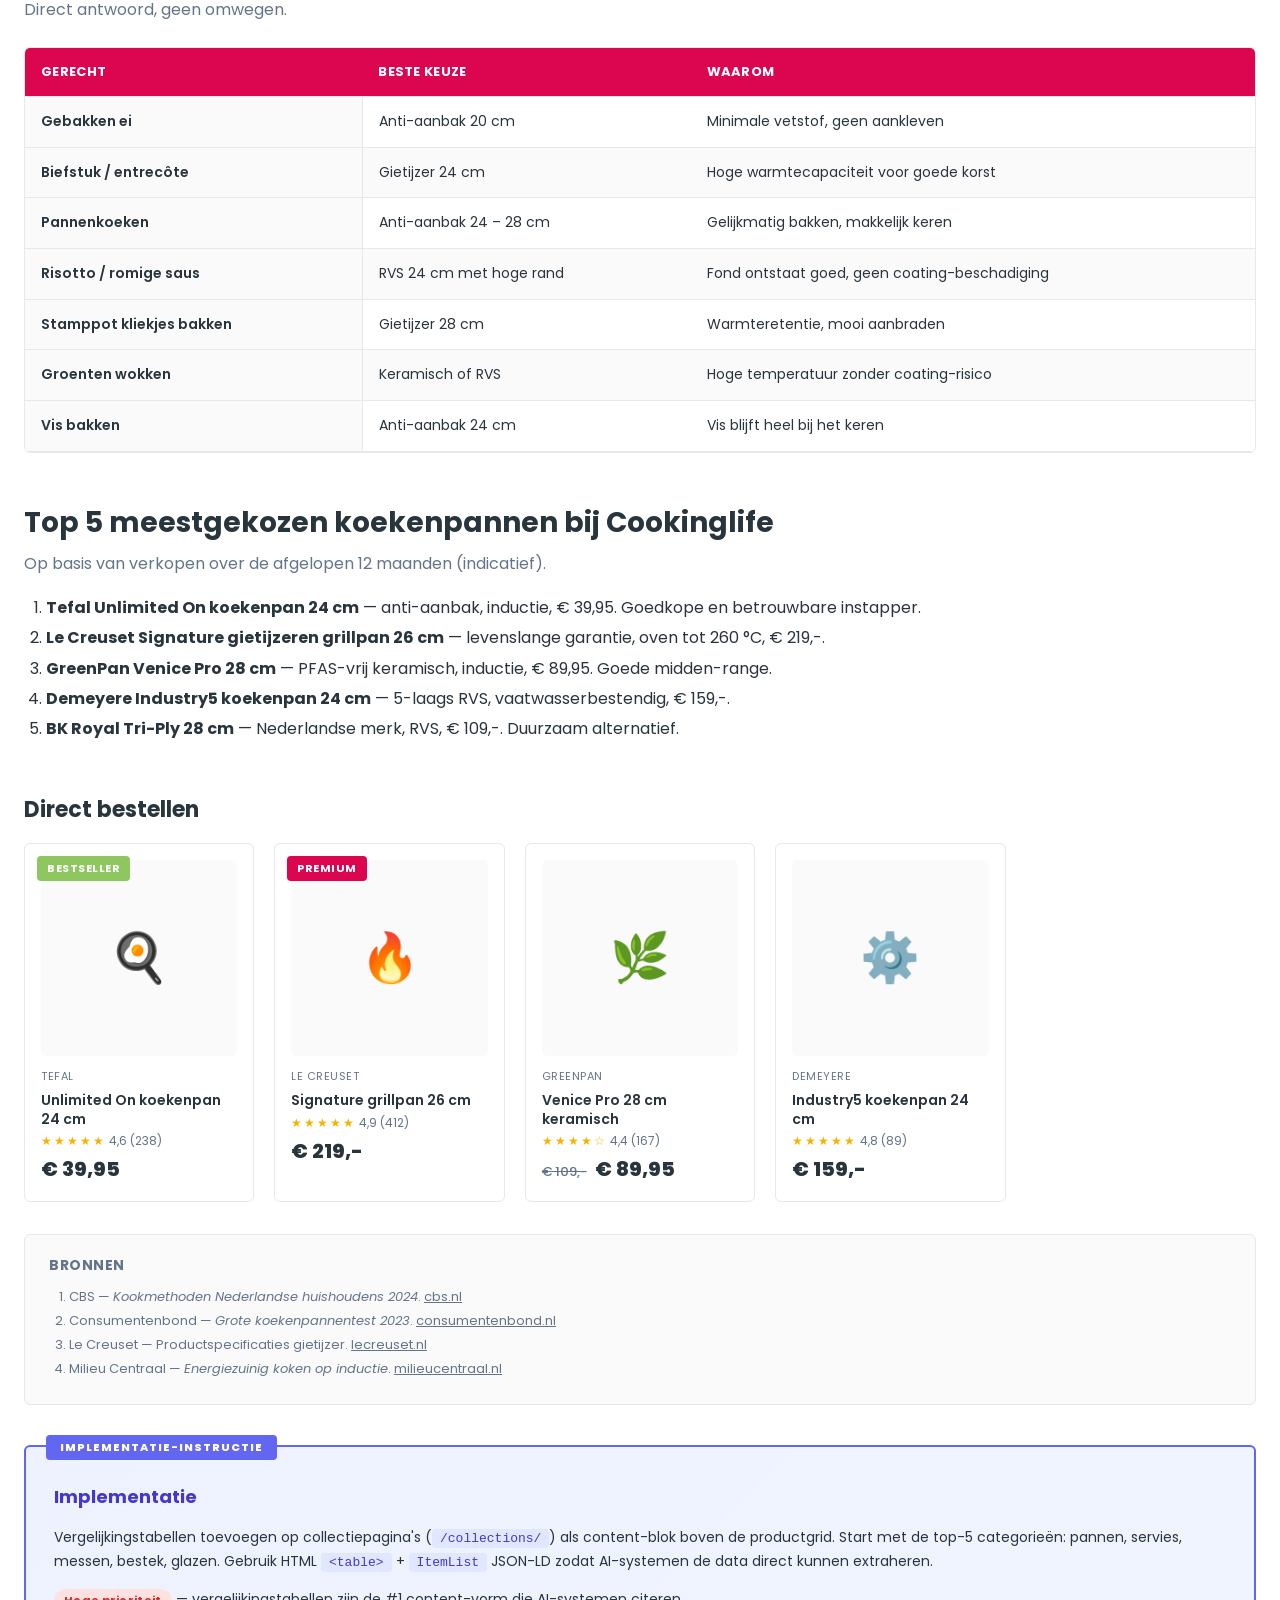
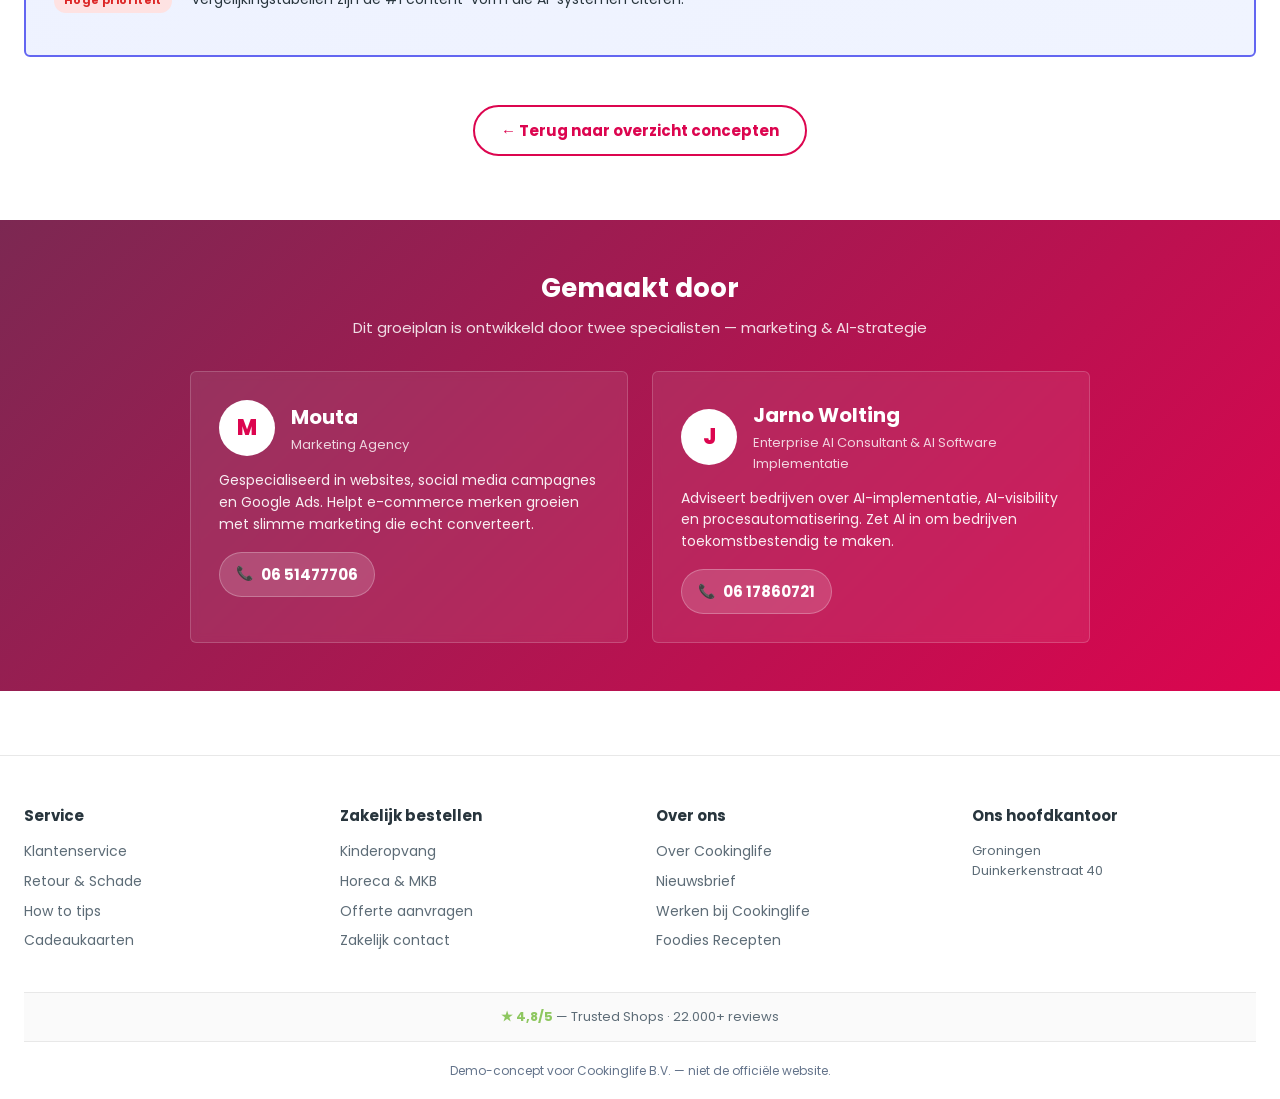
==== commit a5541fb9: "Jarno's rol uitgebreid met AI Software Implementatie Enterprise AI Consultant & AI Software Implemen" ====
--- a/1-vergelijkingstabel.html
+++ b/1-vergelijkingstabel.html
@@ -332,7 +332,7 @@
           <div class="cl-author-avatar-lg">J</div>
           <div>
             <h3>Jarno Wolting</h3>
-            <p class="cl-author-role">Enterprise AI Consultant</p>
+            <p class="cl-author-role">Enterprise AI Consultant &amp; AI Software Implementatie</p>
           </div>
         </div>
         <p class="cl-author-desc">Adviseert bedrijven over AI-implementatie, AI-visibility en procesautomatisering. Zet AI in om bedrijven toekomstbestendig te maken.</p>
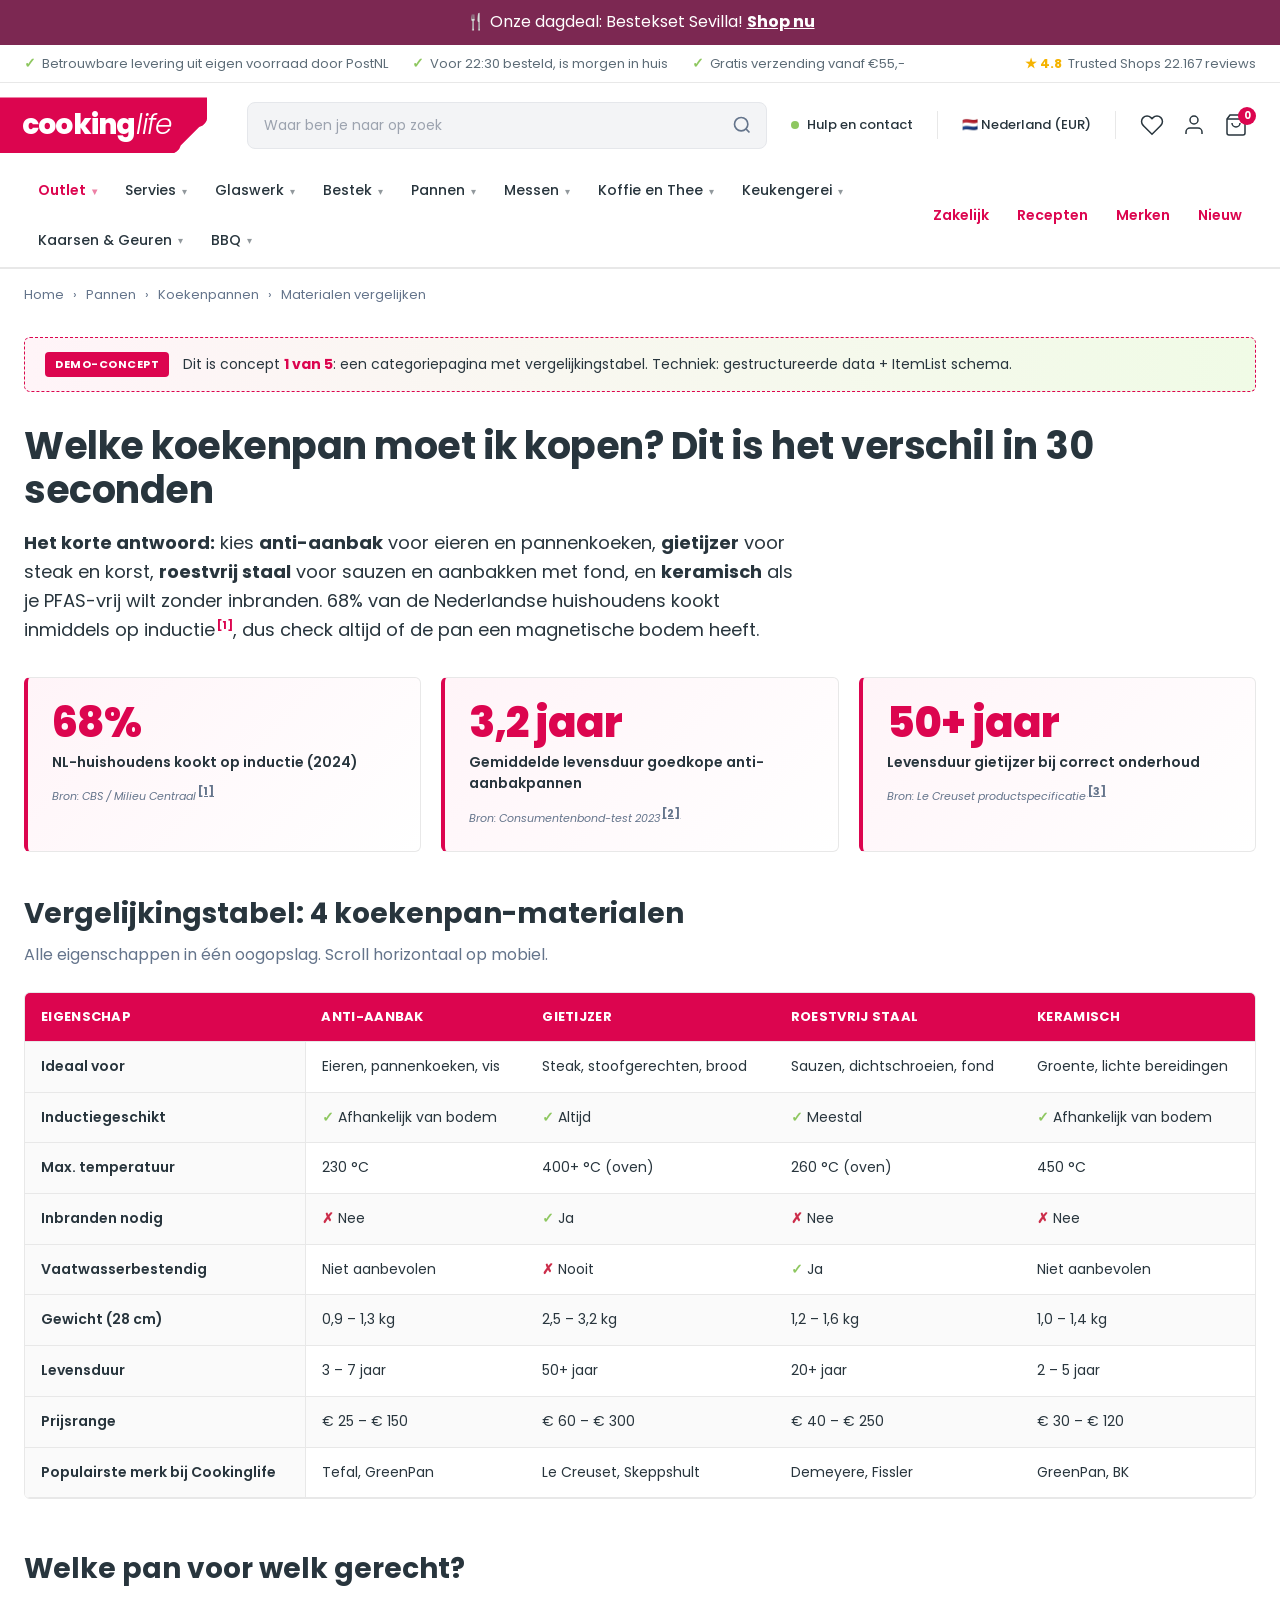
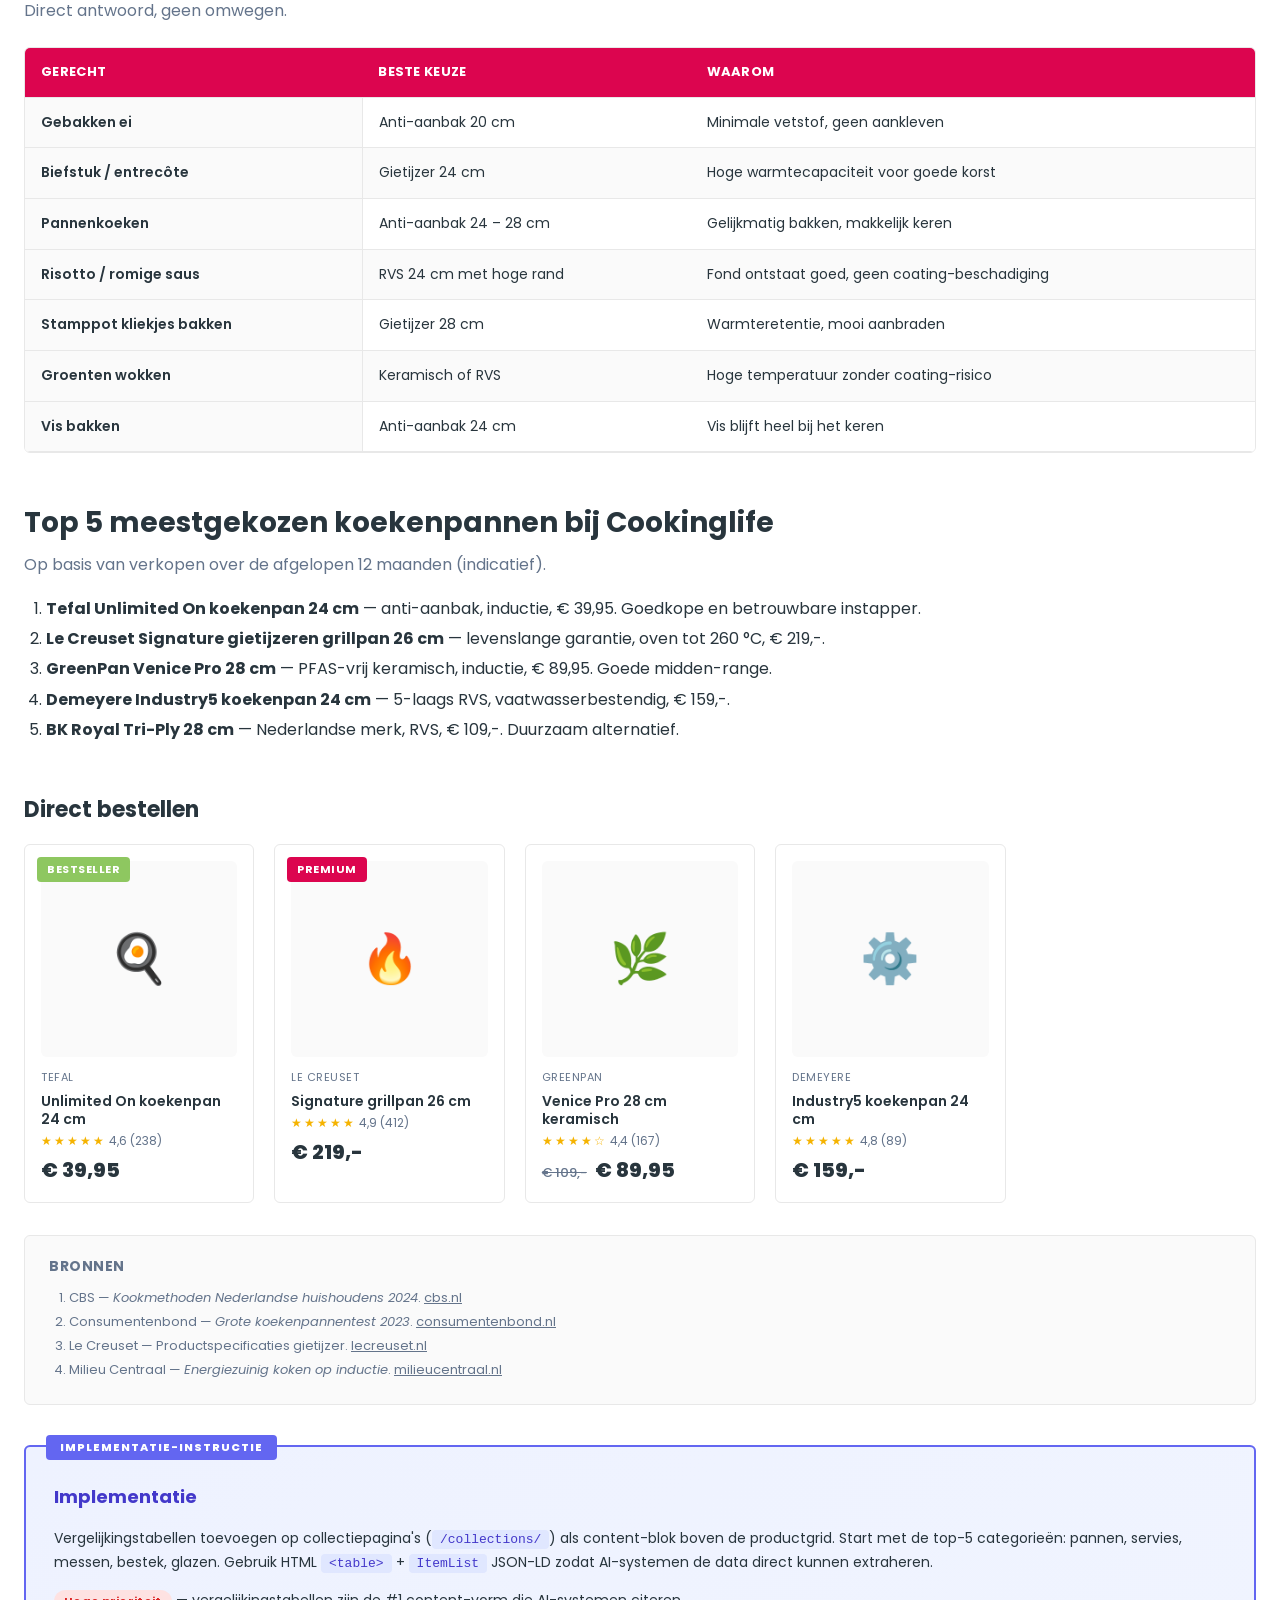
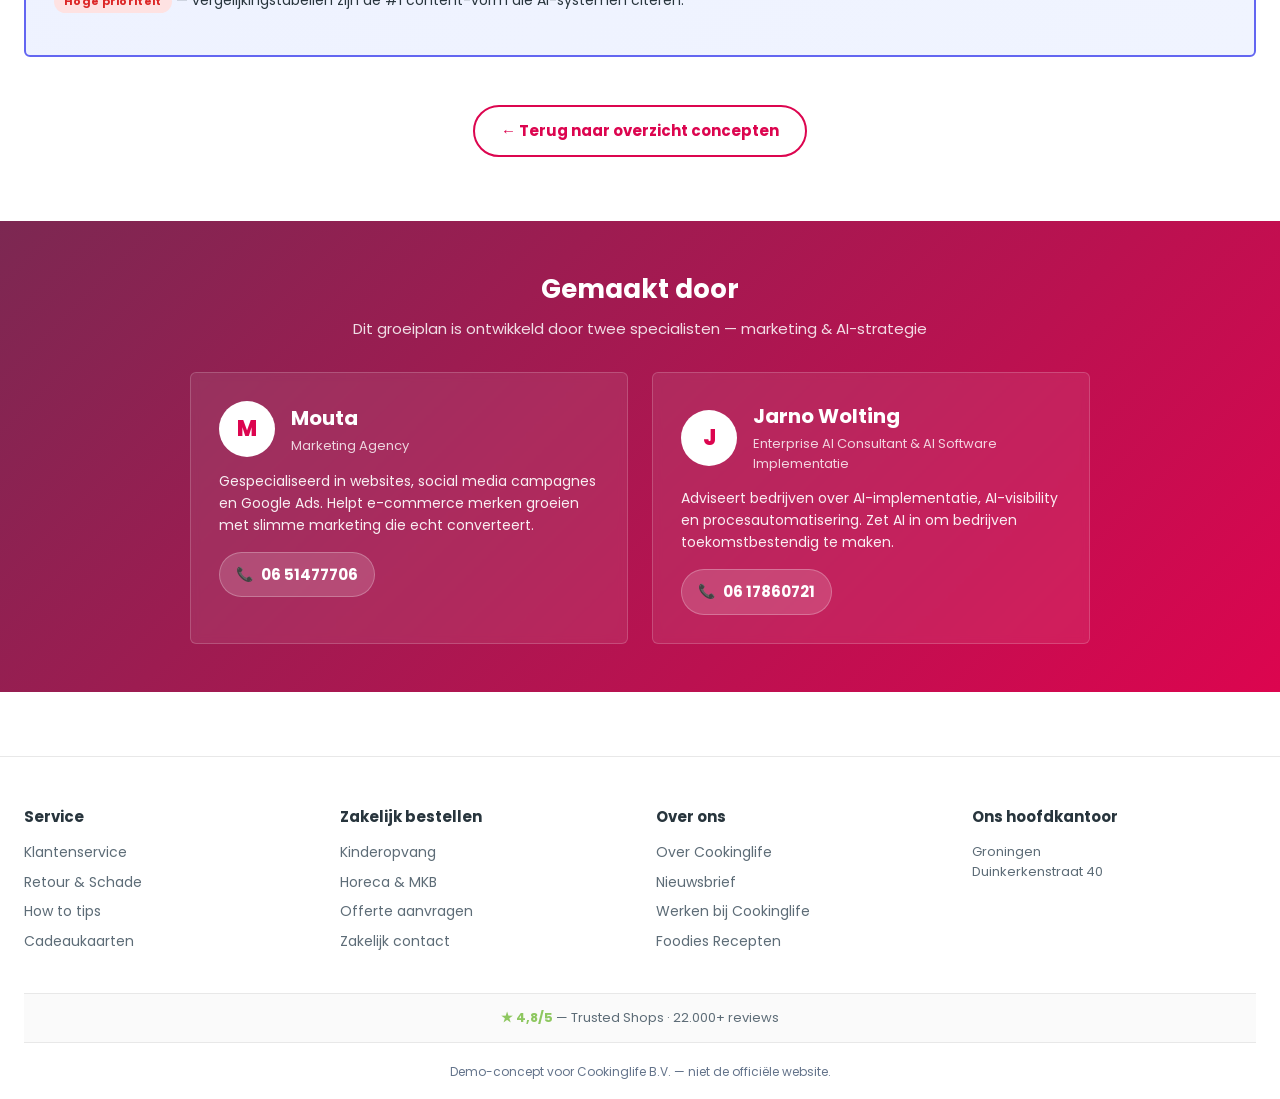
==== commit f947087d: "Website update: HTML pagina's, stijlen en scripts geüpdatet - Alle HTML pagina's bijgewerkt (vergeli" ====
--- a/1-vergelijkingstabel.html
+++ b/1-vergelijkingstabel.html
@@ -355,5 +355,6 @@
   </div>
 </footer>
 
+<script src="assets/script.js"></script>
 </body>
 </html>
--- a/assets/style.css
+++ b/assets/style.css
@@ -56,10 +56,13 @@
 .cl-promobar {
   background: var(--cl-promo);
   color: #fff;
-  font-size: 13px;
+  font-size: 16px;
   padding: 10px 0;
   text-align: center;
-  font-weight: 500;
+  font-weight: 400;
+  position: sticky;
+  top: 0;
+  z-index: 60;
 }
 .cl-promobar a {
   color: #fff;
@@ -116,7 +119,7 @@
   border-bottom: 1px solid var(--cl-border);
   background: #fff;
   position: sticky;
-  top: 0;
+  top: 40px;
   z-index: 50;
 }
 .cl-header-inner {
@@ -126,37 +129,38 @@
   padding: 14px 0;
 }
 
-/* Logo — pink tag with burgundy chevron (replica cookinglife.nl) */
+/* Logo — scherpe hoeken + chamfer rechtsonder */
 .cl-logo {
-  position: relative;
   display: inline-flex;
   align-items: center;
-  background: var(--cl-pink);
-  padding: 16px 24px 16px 22px;
-  margin-right: 24px;
+  padding: 14px 36px 14px 22px;
+  margin-right: 16px;
   font-size: 28px;
   font-weight: 800;
-  letter-spacing: -0.5px;
+  letter-spacing: -0.8px;
   color: #fff;
   flex-shrink: 0;
   line-height: 1;
   text-decoration: none;
-  border-radius: 2px 0 0 2px;
-}
-.cl-logo::after {
-  content: "";
-  position: absolute;
-  left: 100%;
-  top: 0;
-  bottom: 0;
-  width: 0;
-  height: 0;
-  border-top: 28px solid transparent;
-  border-bottom: 28px solid transparent;
-  border-left: 24px solid var(--cl-pink);
+  background: var(--cl-pink);
+  clip-path: polygon(
+    0 0,
+    100% 0,
+    100% calc(100% - 36px),
+    calc(100% - 0.5px) calc(100% - 33px),
+    calc(100% - 2px)   calc(100% - 30.5px),
+    calc(100% - 4.5px) calc(100% - 28px),
+    calc(100% - 8px)   calc(100% - 26.5px),
+    calc(100% - 26.5px) calc(100% - 8px),
+    calc(100% - 28px)  calc(100% - 4.5px),
+    calc(100% - 30.5px) calc(100% - 2px),
+    calc(100% - 33px)  calc(100% - 0.5px),
+    calc(100% - 36px)  100%,
+    0 100%
+  );
 }
 .cl-logo:hover { text-decoration: none; color: #fff; }
-.cl-logo span { color: #fff; font-weight: 300; font-style: italic; margin-left: 2px; }
+.cl-logo span { color: #fff; font-weight: 300; font-style: italic; margin-left: 1px; }
 
 /* Search bar — gray bg, no border, search icon */
 .cl-search {
@@ -275,6 +279,14 @@
 .cl-nav {
   border-bottom: 1px solid var(--cl-border);
   background: #fff;
+  overflow: hidden;
+  max-height: 120px;
+  transition: max-height 0.3s ease, opacity 0.25s ease, border-color 0.25s ease;
+}
+.cl-nav.nav-hidden {
+  max-height: 0;
+  opacity: 0;
+  border-color: transparent;
 }
 .cl-nav .cl-container {
   display: flex;
@@ -1486,6 +1498,89 @@
   .cl-proscons { grid-template-columns: 1fr; }
 }
 
+/* ---------- Pillar cards met foto-achtergrond ---------- */
+.cl-pillar-grid {
+  display: grid;
+  grid-template-columns: repeat(3, 1fr);
+  gap: 20px;
+  margin: 0;
+}
+.cl-pillar-card {
+  position: relative;
+  display: flex;
+  align-items: center;
+  justify-content: center;
+  min-height: 380px;
+  padding: 24px;
+  border-radius: 48px;
+  overflow: hidden;
+  background-size: cover;
+  background-position: center;
+  background-color: #3a1528;
+  color: #fff !important;
+  text-decoration: none;
+  box-shadow: 0 8px 28px rgba(0,0,0,0.20);
+  transition: transform 0.25s ease, box-shadow 0.25s ease;
+  isolation: isolate;
+}
+.cl-pillar-card::before {
+  content: "";
+  position: absolute;
+  inset: 0;
+  background: linear-gradient(180deg, rgba(0,0,0,0.15) 0%, rgba(0,0,0,0.05) 40%, rgba(0,0,0,0.55) 100%);
+  z-index: 0;
+  transition: background 0.25s ease;
+}
+.cl-pillar-card:hover {
+  transform: translateY(-4px);
+  box-shadow: 0 14px 38px rgba(0,0,0,0.35);
+  text-decoration: none;
+}
+.cl-pillar-card:hover::before {
+  background: linear-gradient(180deg, rgba(0,0,0,0.20) 0%, rgba(0,0,0,0.10) 40%, rgba(0,0,0,0.65) 100%);
+}
+.cl-pillar-card .cl-pillar-label {
+  position: absolute;
+  top: 24px;
+  left: 24px;
+  z-index: 2;
+  font-size: 13px;
+  font-weight: 600;
+  color: #fff;
+  text-shadow: 0 1px 4px rgba(0,0,0,0.5);
+}
+.cl-pillar-card h3 {
+  position: relative;
+  z-index: 2;
+  color: #fff;
+  margin: 0;
+  font-size: 40px;
+  font-weight: 800;
+  letter-spacing: -1px;
+  line-height: 1.1;
+  text-shadow: 0 2px 12px rgba(0,0,0,0.45);
+  text-align: center;
+}
+.cl-pillar-card .cl-pillar-bottom {
+  position: absolute;
+  bottom: 24px;
+  right: 24px;
+  z-index: 2;
+}
+.cl-pillar-card .cl-pillar-tag {
+  display: inline-block;
+  width: fit-content;
+  padding: 4px 10px;
+  border-radius: 999px;
+  font-size: 11px;
+  font-weight: 700;
+  letter-spacing: 0.5px;
+  text-transform: uppercase;
+}
+@media (max-width: 860px) {
+  .cl-pillar-grid { grid-template-columns: 1fr; }
+}
+
 /* ---------- Concept cards (landing) ---------- */
 .cl-concept-grid {
   display: grid;
@@ -1536,7 +1631,7 @@
 /* ---------- Hero ---------- */
 .cl-hero {
   background: linear-gradient(135deg, #FFF4F8 0%, #F0FBE6 100%);
-  padding: 64px 0;
+  padding: 32px 0;
   border-bottom: 1px solid var(--cl-border);
 }
 .cl-hero h1 {
@@ -1723,3 +1818,241 @@
 .cl-impl-priority.high { background: #FEE2E2; color: #DC2626; }
 .cl-impl-priority.medium { background: #FEF3C7; color: #D97706; }
 .cl-impl-priority.low { background: #D1FAE5; color: #059669; }
+
+/* ============================================================
+   Dark / paarse sectie-variant — cookinglife promo stijl
+   Gebruik class="cl-section-dark" op <section> elementen
+   ============================================================ */
+.cl-section-dark {
+  background: #7C2852;
+  color: #fff;
+  max-width: var(--cl-container);
+  margin: 32px auto;
+  border-radius: 24px;
+  border: 0;
+}
+.cl-hero.cl-section-dark {
+  background: #7C2852;
+  border: 0;
+  max-width: var(--cl-container);
+  margin: 24px auto 32px;
+  border-radius: 24px;
+  padding-bottom: 8px;
+}
+/* Op smallere schermen weer een beetje ademruimte aan de zijkant */
+@media (max-width: 1320px) {
+  .cl-section-dark,
+  .cl-hero.cl-section-dark {
+    margin-left: 24px;
+    margin-right: 24px;
+  }
+}
+
+/* Witte card binnen paarse sectie — voor tekstblokken,
+   diagonale chamfer rechtsonder met afgeronde uiteinden */
+.cl-white-card {
+  background: #fff;
+  color: var(--cl-text);
+  border-radius: 18px;
+  padding: 28px 32px;
+  margin: 0 0 24px;
+  box-shadow: 0 10px 40px rgba(0,0,0,0.22);
+  clip-path: polygon(
+    0 0,
+    100% 0,
+    100%                   calc(100% - 120px),
+    calc(100% - 10px)      calc(100% - 100px),
+    calc(100% - 22px)      calc(100% - 78px),
+    calc(100% - 44px)      calc(100% - 42px),
+    calc(100% - 60px)      calc(100% - 14px),
+    calc(100% - 70px)      100%,
+    0 100%
+  );
+}
+.cl-white-card.cl-white-card-narrow { max-width: 580px; }
+.cl-white-card.cl-white-card-center {
+  max-width: 720px;
+  margin: 0 auto 28px;
+  text-align: center;
+  clip-path: polygon(
+    0 0,
+    100% 0,
+    100% calc(100% - 55px),
+    calc(100% - 55px) 100%,
+    0 100%
+  );
+}
+.cl-section-dark .cl-white-card,
+.cl-section-dark .cl-white-card h1,
+.cl-section-dark .cl-white-card h2,
+.cl-section-dark .cl-white-card h3,
+.cl-section-dark .cl-white-card h4 { color: var(--cl-text); }
+.cl-section-dark .cl-white-card p { color: var(--cl-text); }
+.cl-section-dark .cl-white-card .cl-section-sub { color: var(--cl-muted); }
+.cl-section-dark .cl-white-card small { color: var(--cl-muted); }
+.cl-section-dark .cl-white-card strong { color: var(--cl-text); }
+.cl-section-dark .cl-white-card a:not(.cl-btn) { color: var(--cl-pink); }
+.cl-section-dark .cl-white-card .cl-pillar-tag {
+  background: #FDE8EF !important;
+  color: var(--cl-pink) !important;
+}
+
+/* Headings & tekst */
+.cl-section-dark h2,
+.cl-section-dark h3,
+.cl-section-dark h4 { color: #fff; }
+.cl-section-dark p   { color: rgba(255,255,255,0.88); }
+.cl-section-dark small { color: rgba(255,255,255,0.60); }
+.cl-section-dark strong { color: #fff; }
+.cl-section-dark .cl-section-sub { color: rgba(255,255,255,0.70); }
+.cl-section-dark a { color: rgba(255,255,255,0.85); }
+.cl-section-dark a:hover { color: #fff; }
+
+/* ---------- Roadmap tegels met chamfered corner ---------- */
+.cl-roadmap-cards {
+  display: grid;
+  grid-template-columns: repeat(3, 1fr);
+  gap: 20px;
+  margin-top: 8px;
+}
+.cl-roadmap-tile {
+  position: relative;
+  padding: 32px 28px;
+  border-radius: 22px;
+  min-height: 220px;
+  display: flex;
+  flex-direction: column;
+  transition: transform 0.2s ease, box-shadow 0.2s ease;
+  clip-path: polygon(
+    0 0,
+    calc(100% - 100px) 0,
+    100% 100px,
+    100% 100%,
+    0 100%
+  );
+}
+.cl-roadmap-tile:hover {
+  transform: translateY(-4px);
+  box-shadow: 0 12px 32px rgba(0,0,0,0.08);
+}
+.cl-roadmap-tile-icon {
+  font-size: 48px;
+  margin-bottom: 16px;
+  line-height: 1;
+}
+.cl-roadmap-tile h4 {
+  margin: 0 0 8px;
+  font-size: 20px;
+  font-weight: 700;
+  color: var(--cl-text);
+  font-family: 'Fredoka', sans-serif;
+}
+.cl-roadmap-tile p {
+  margin: 0;
+  font-size: 14px;
+  line-height: 1.5;
+  color: var(--cl-text);
+  opacity: 0.82;
+}
+@media (max-width: 860px) {
+  .cl-roadmap-cards { grid-template-columns: 1fr; }
+}
+
+/* Demo-banner in hero */
+.cl-section-dark .cl-demo-banner {
+  background: rgba(0,0,0,0.20);
+  border: 1px solid rgba(255,255,255,0.20);
+  color: #fff;
+}
+.cl-section-dark .cl-demo-banner strong { color: var(--cl-star); }
+.cl-section-dark .cl-demo-tag {
+  background: rgba(255,255,255,0.18);
+  color: #fff;
+}
+
+/* Impact-items */
+.cl-section-dark .cl-impact-item {
+  background: rgba(255,255,255,0.14);
+  border: 1px solid rgba(255,255,255,0.25);
+}
+.cl-section-dark .cl-impact-item .num { color: #fff !important; }
+.cl-section-dark .cl-impact-item .lbl { color: rgba(255,255,255,0.82); }
+.cl-section-dark .cl-impact-item small { color: rgba(255,255,255,0.60); }
+
+/* Roadmap tijdlijn */
+.cl-section-dark .cl-roadmap::before { background: rgba(255,255,255,0.22); }
+.cl-section-dark .cl-roadmap-phase h4 { color: #fff; }
+.cl-section-dark .cl-roadmap-phase p  { color: rgba(255,255,255,0.72); }
+
+/* Pillar- en concept-cards — wit op donkere achtergrond */
+.cl-section-dark .cl-pillar-card,
+.cl-section-dark .cl-concept-card {
+  background: #fff;
+  border-color: transparent;
+  color: var(--cl-text);
+  box-shadow: 0 6px 28px rgba(0,0,0,0.28);
+}
+.cl-section-dark .cl-pillar-card:hover,
+.cl-section-dark .cl-concept-card:hover {
+  background: #fff;
+  border-color: var(--cl-pink);
+  box-shadow: 0 12px 36px rgba(0,0,0,0.38);
+  transform: translateY(-3px);
+}
+.cl-section-dark .cl-pillar-card h3,
+.cl-section-dark .cl-concept-card h3 { color: var(--cl-text); }
+.cl-section-dark .cl-pillar-card p,
+.cl-section-dark .cl-concept-card p  { color: var(--cl-muted); }
+.cl-section-dark .cl-concept-num     { background: var(--cl-pink); color: #fff; }
+.cl-section-dark .cl-concept-why {
+  background: #F3F4F6;
+  color: var(--cl-muted);
+  border-radius: 8px;
+}
+.cl-section-dark .cl-concept-why strong { color: var(--cl-text); }
+
+/* Pijler-tags */
+.cl-section-dark .cl-pillar-tag {
+  background: rgba(255,255,255,0.15) !important;
+  color: rgba(255,255,255,0.92) !important;
+}
+
+/* Details / summary */
+.cl-section-dark details {
+  border-color: rgba(255,255,255,0.18) !important;
+  background: rgba(0,0,0,0.18);
+}
+.cl-section-dark summary { color: #fff; }
+.cl-section-dark summary::after { color: rgba(255,255,255,0.75); }
+
+/* Checklist */
+.cl-section-dark .cl-checklist li {
+  color: rgba(255,255,255,0.88);
+  border-bottom-color: rgba(255,255,255,0.12);
+}
+
+/* Tabel (investering-sectie) */
+.cl-section-dark .cl-table-wrap {
+  border-color: rgba(255,255,255,0.15);
+}
+.cl-section-dark .cl-comparison-table,
+.cl-section-dark table { background: transparent; }
+.cl-section-dark .cl-comparison-table thead,
+.cl-section-dark table thead { background: rgba(0,0,0,0.35); }
+.cl-section-dark .cl-comparison-table th,
+.cl-section-dark table th { color: #fff; }
+.cl-section-dark .cl-comparison-table td,
+.cl-section-dark table td {
+  color: rgba(255,255,255,0.88);
+  border-bottom-color: rgba(255,255,255,0.10);
+}
+.cl-section-dark .cl-comparison-table tbody tr:nth-child(even),
+.cl-section-dark table tbody tr:nth-child(even) { background: rgba(255,255,255,0.04); }
+.cl-section-dark .cl-comparison-table tbody tr:hover,
+.cl-section-dark table tbody tr:hover { background: rgba(255,255,255,0.08); }
+.cl-section-dark .cl-comparison-table td:first-child,
+.cl-section-dark table td:first-child {
+  background: rgba(0,0,0,0.22);
+  color: #fff;
+  border-right-color: rgba(255,255,255,0.10);
+}
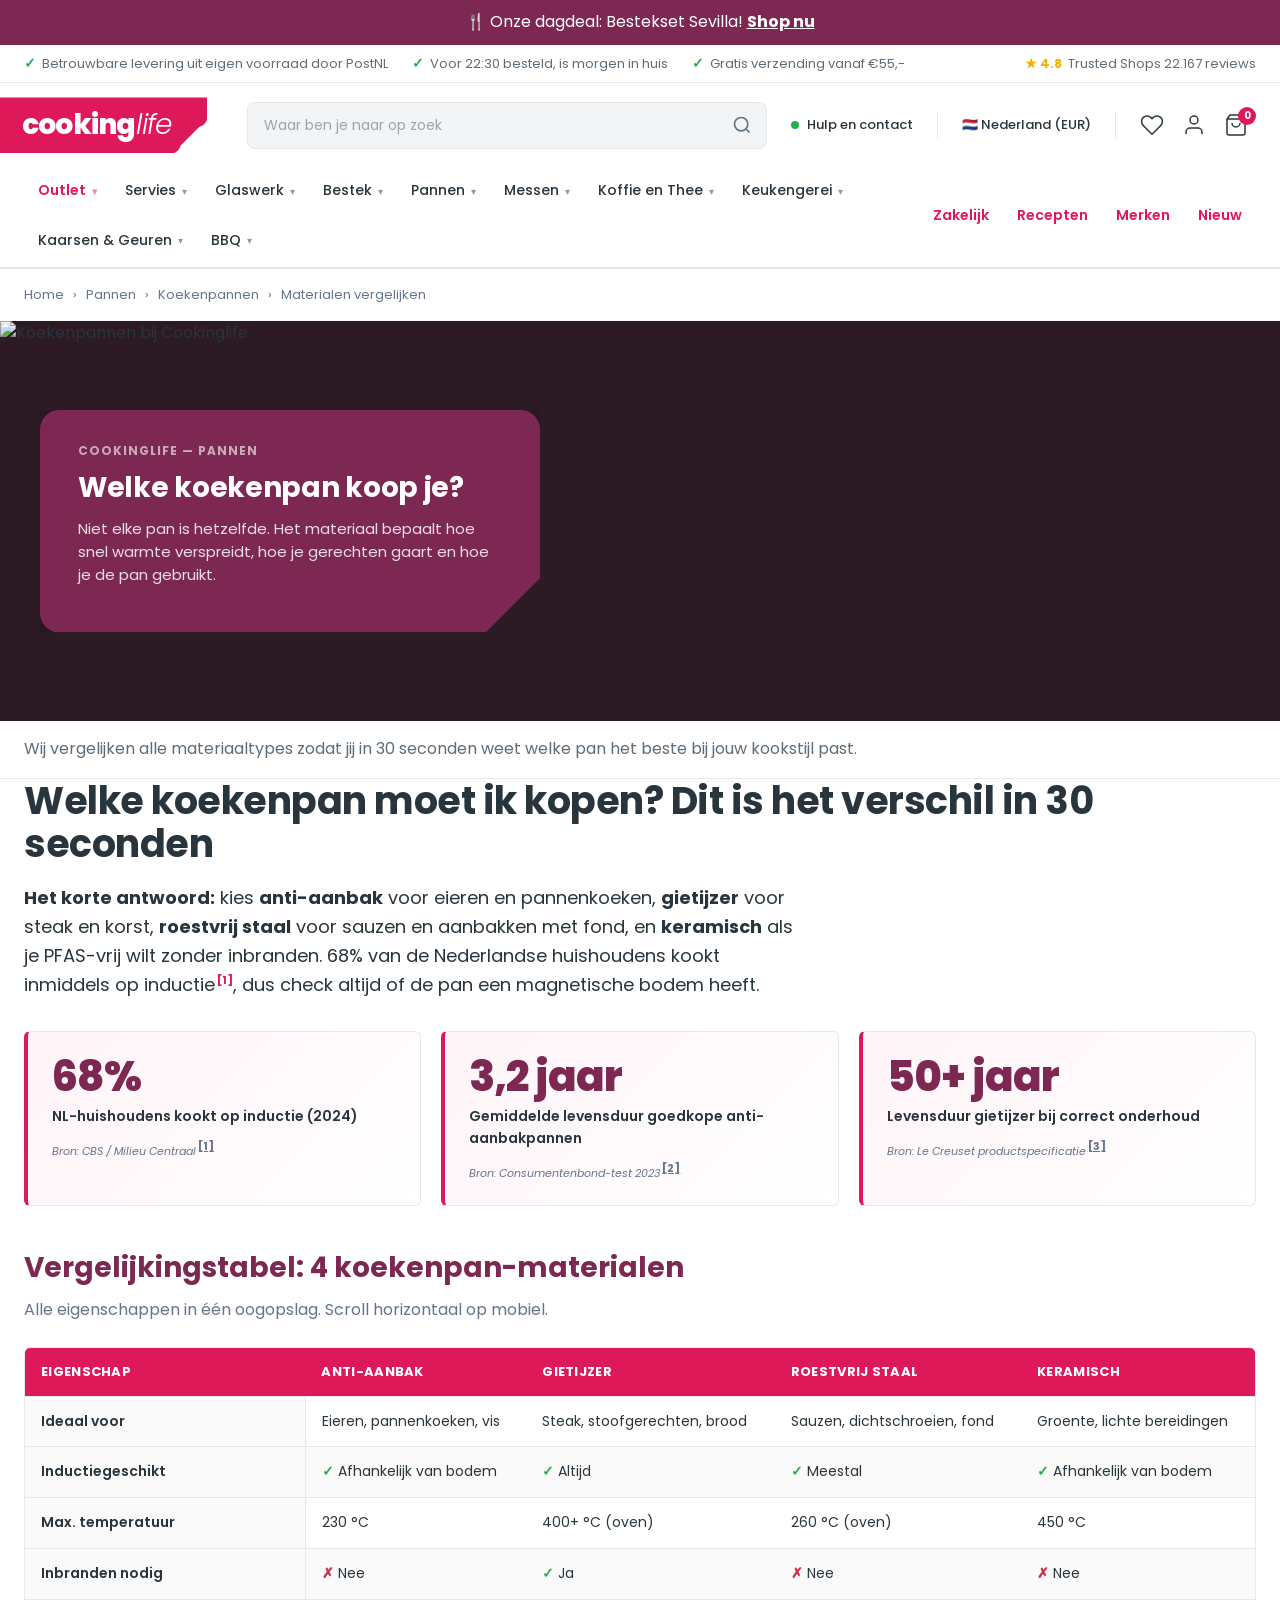
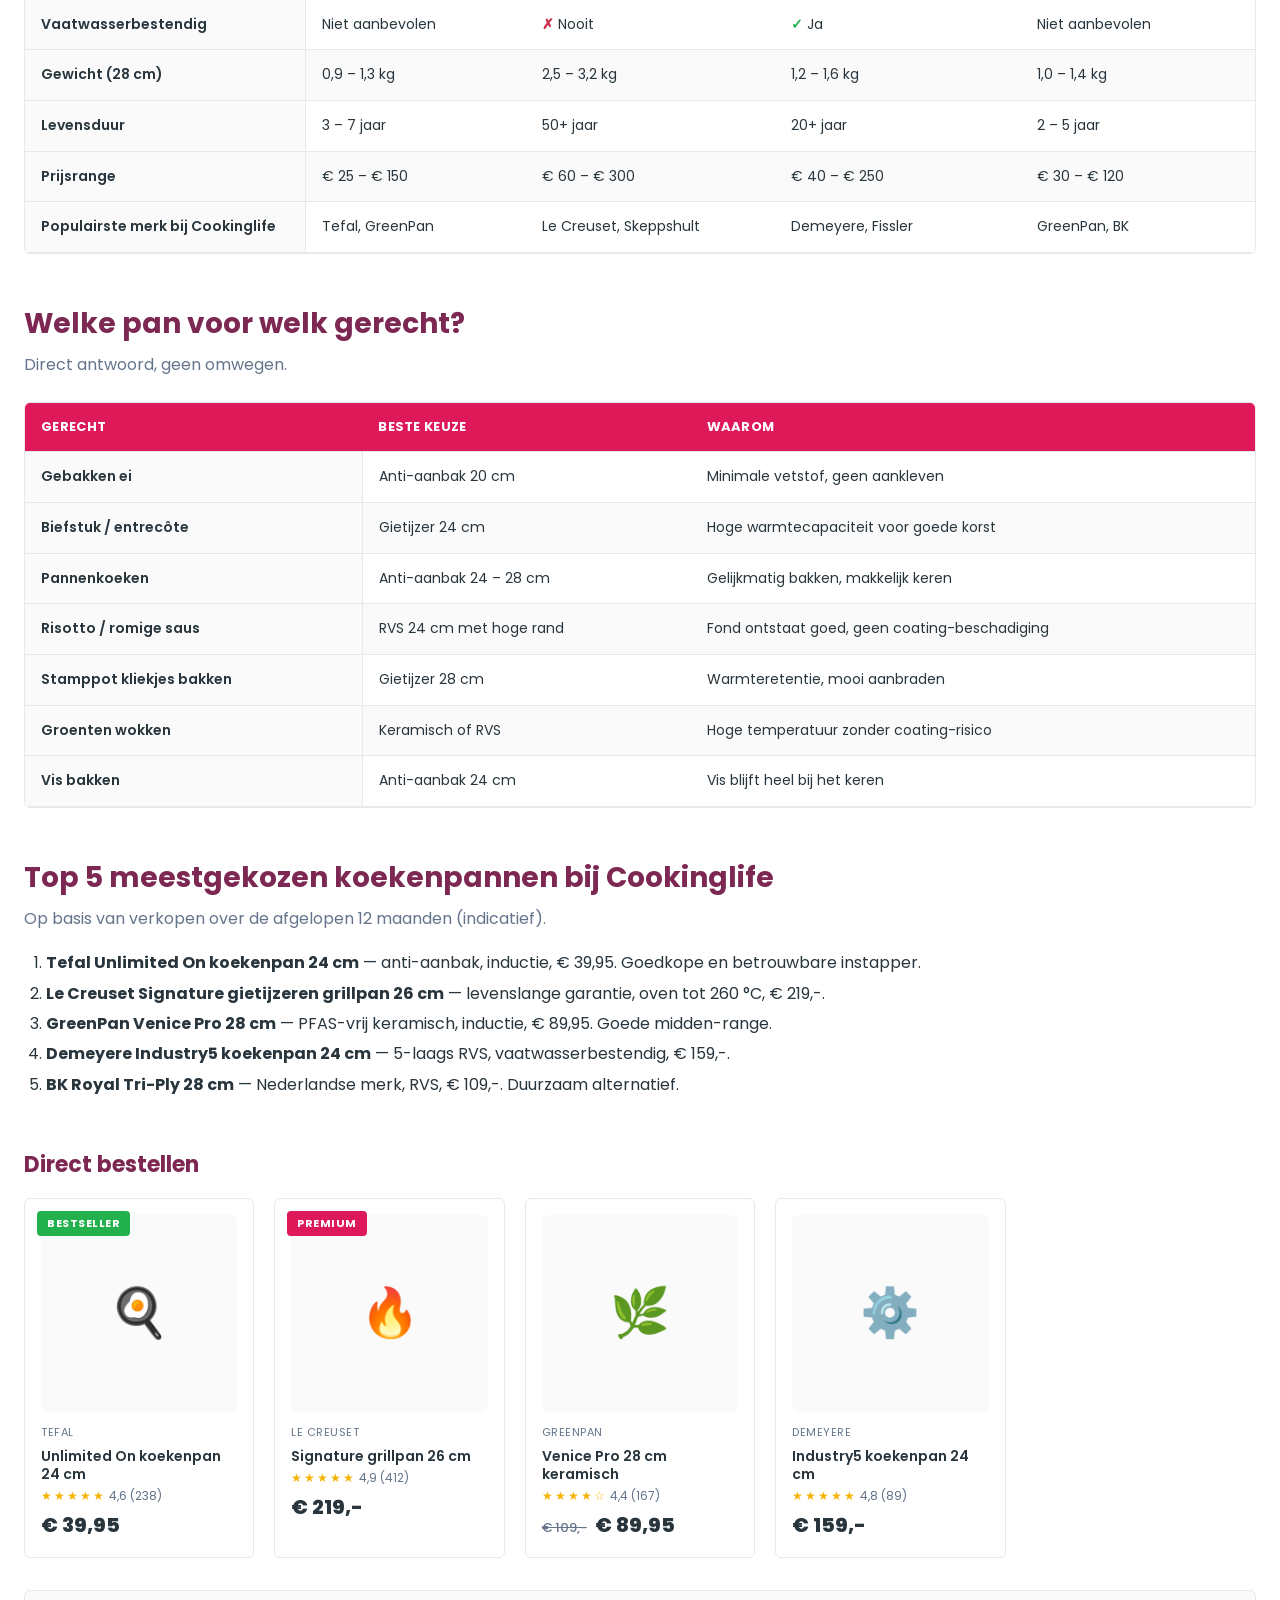
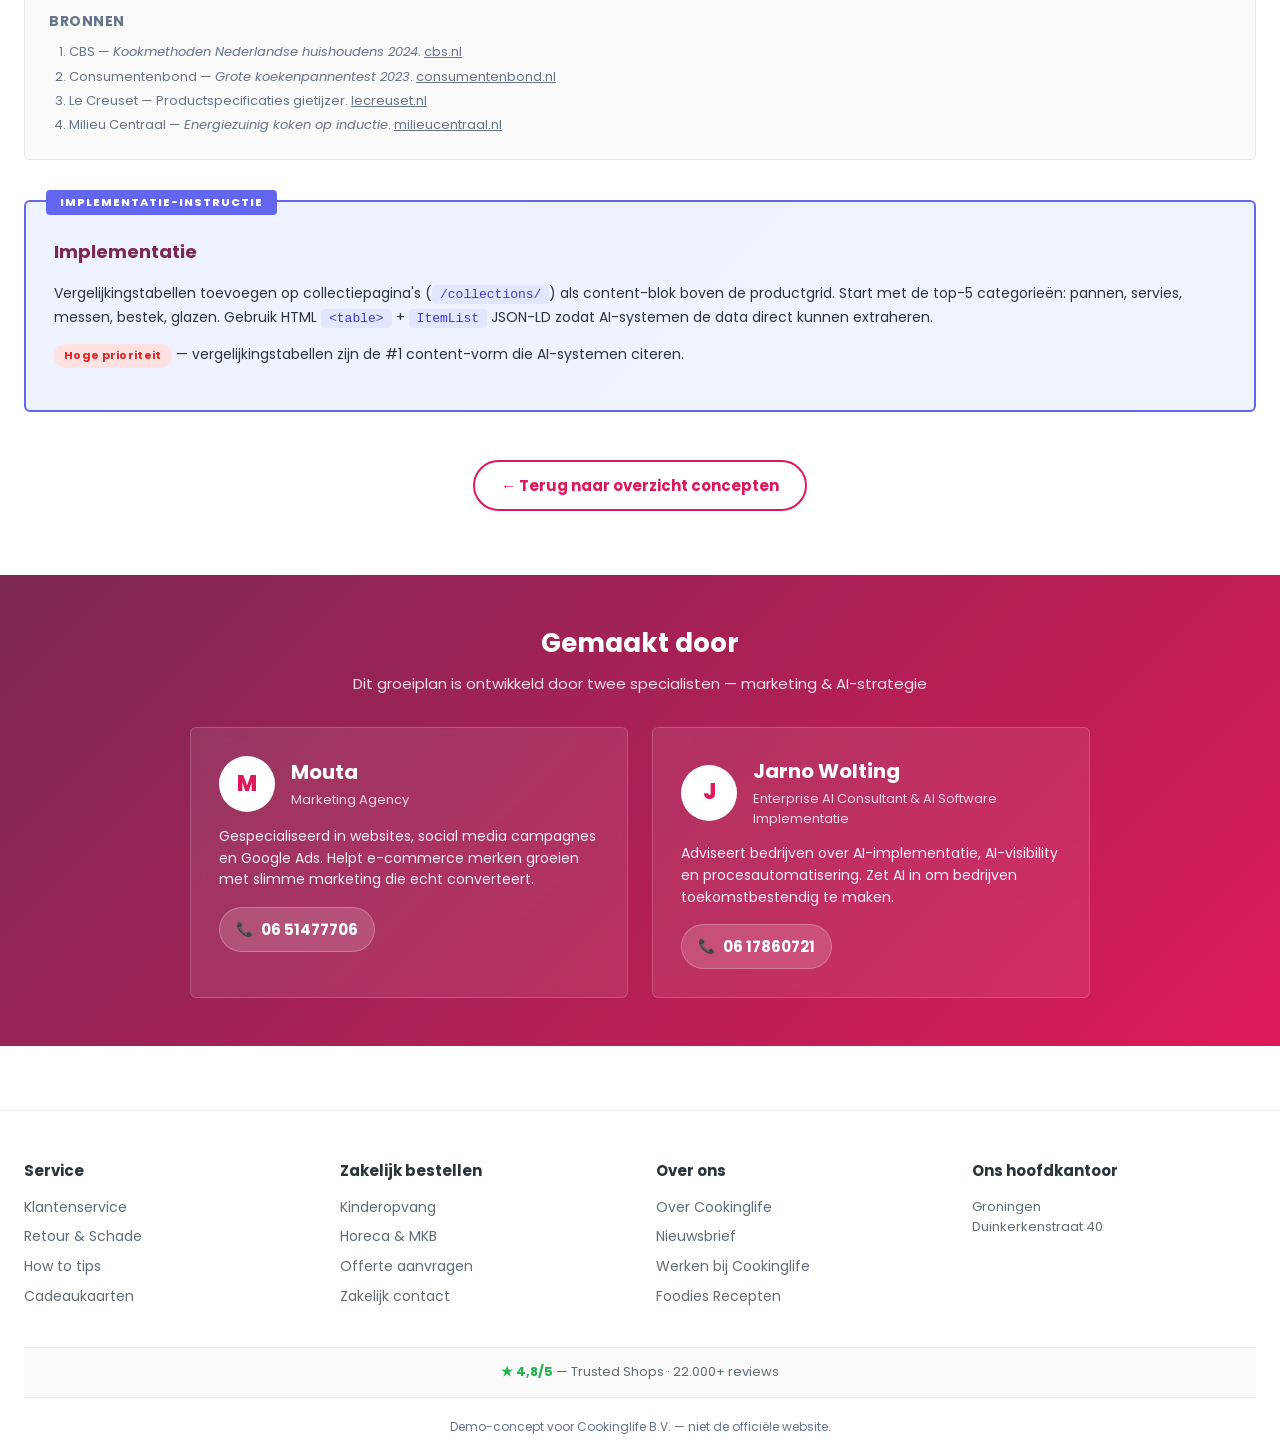
==== commit b1ce9ce3: "Voeg paarse page hero toe aan pagina's 1,3,4,5 en Concrete AI concepten sectie - Paarse hero-banner " ====
--- a/1-vergelijkingstabel.html
+++ b/1-vergelijkingstabel.html
@@ -92,10 +92,20 @@
   <div class="cl-breadcrumb">
     <span><a href="index.html">Home</a></span><span><a href="#">Pannen</a></span><span><a href="#">Koekenpannen</a></span><span>Materialen vergelijken</span>
   </div>
-
-  <div class="cl-demo-banner">
-    <span class="cl-demo-tag">Demo-concept</span>
-    <div>Dit is concept <strong>1 van 5</strong>: een categoriepagina met vergelijkingstabel. Techniek: gestructureerde data + ItemList schema.</div>
+</div>
+
+<!-- ======================= PAGE HERO ======================= -->
+<div class="cl-page-hero">
+  <img src="https://images.unsplash.com/photo-1600891964092-4316c288032e?w=1600&auto=format&fit=crop&q=80" alt="Koekenpannen bij Cookinglife" class="cl-page-hero-img">
+  <div class="cl-page-hero-card">
+    <span class="cl-hero-label">Cookinglife — Pannen</span>
+    <div class="cl-hero-title">Welke koekenpan koop je?</div>
+    <p>Niet elke pan is hetzelfde. Het materiaal bepaalt hoe snel warmte verspreidt, hoe je gerechten gaart en hoe je de pan gebruikt.</p>
+  </div>
+</div>
+<div class="cl-page-hero-sub">
+  <div class="cl-container">
+    <p>Wij vergelijken alle materiaaltypes zodat jij in 30 seconden weet welke pan het beste bij jouw kookstijl past.</p>
   </div>
 </div>
 
--- a/assets/style.css
+++ b/assets/style.css
@@ -4,11 +4,13 @@
    ============================================================ */
 
 :root {
-  --cl-pink: #DC054F;
-  --cl-pink-dark: #B5124A;
+  --cl-pink: #DD195A;
+  --cl-pink-dark: #B5144A;
+  --cl-purple: #7C2852;
+  --cl-purple-dark: #6B2247;
   --cl-promo: #7c2852;
-  --cl-green: #8EC760;
-  --cl-green-dark: #72A94A;
+  --cl-green: #22B14C;
+  --cl-green-dark: #1A8F3C;
   --cl-red: #DE242B;
   --cl-bg: #FFFFFF;
   --cl-bg-soft: #FAFAFA;
@@ -406,16 +408,21 @@
 
 /* ---------- Section headings ---------- */
 .cl-section { padding: 48px 0; }
+/* Paars voor alle content-koppen binnen main */
+main h2, main h3 { color: var(--cl-purple); }
+
 .cl-section h2 {
   font-size: 28px;
   font-weight: 700;
   letter-spacing: -0.3px;
   margin: 0 0 8px;
+  color: var(--cl-purple);
 }
 .cl-section h3 {
   font-size: 22px;
   font-weight: 700;
   margin: 32px 0 12px;
+  color: var(--cl-purple);
 }
 .cl-section h4 { font-size: 17px; font-weight: 700; margin: 24px 0 8px; }
 .cl-section-sub {
@@ -639,8 +646,8 @@
 .cl-howto-steps > li {
   counter-increment: step;
   position: relative;
-  padding: 24px 24px 24px 88px;
-  margin-bottom: 16px;
+  padding: 14px 18px 14px 66px;
+  margin-bottom: 10px;
   background: #fff;
   border: 1px solid var(--cl-border);
   border-left: 4px solid var(--cl-pink);
@@ -649,22 +656,24 @@
 .cl-howto-steps > li::before {
   content: counter(step);
   position: absolute;
-  left: 20px;
-  top: 24px;
-  width: 48px;
-  height: 48px;
-  background: var(--cl-pink);
-  color: #fff;
-  font-size: 22px;
+  left: 14px;
+  top: 14px;
+  width: 36px;
+  height: 36px;
+  background: var(--cl-purple);
+  color: #fff;
+  font-size: 16px;
   font-weight: 800;
   border-radius: 50%;
   display: flex;
   align-items: center;
   justify-content: center;
 }
-.cl-howto-steps h3 {
-  margin: 0 0 6px;
-  font-size: 18px;
+.cl-howto-steps > li h3 {
+  margin: 0 0 4px;
+  font-size: 15px;
+  font-weight: 700;
+  color: var(--cl-pink);
 }
 .cl-howto-steps .cl-step-time {
   display: inline-block;
@@ -679,14 +688,14 @@
 .cl-howto-steps p { margin: 8px 0 0; color: var(--cl-text); }
 
 .cl-tip {
-  background: var(--cl-warn);
-  border-left: 4px solid var(--cl-star);
+  background: #E8F7EE;
+  border-left: 4px solid var(--cl-green);
   padding: 14px 18px;
   border-radius: 6px;
   margin: 16px 0;
   font-size: 14px;
 }
-.cl-tip strong { color: #9A6A00; }
+.cl-tip strong { color: var(--cl-green-dark); }
 
 .cl-warning {
   background: #FFF0F4;
@@ -714,7 +723,7 @@
 .cl-stat-block .cl-stat-number {
   font-size: 42px;
   font-weight: 800;
-  color: var(--cl-pink);
+  color: var(--cl-purple);
   line-height: 1;
   letter-spacing: -1px;
 }
@@ -1363,8 +1372,8 @@
 }
 .cl-article-meta strong { color: var(--cl-text); }
 .cl-article p { font-size: 17px; line-height: 1.7; }
-.cl-article h2 { font-size: 26px; margin-top: 36px; }
-.cl-article h3 { font-size: 20px; margin-top: 28px; }
+.cl-article h2 { font-size: 26px; margin-top: 36px; color: var(--cl-purple); font-weight: 700; }
+.cl-article h3 { font-size: 20px; margin-top: 28px; color: var(--cl-purple); font-weight: 700; }
 .cl-article ul, .cl-article ol { font-size: 16px; line-height: 1.7; }
 .cl-article blockquote {
   border-left: 4px solid var(--cl-pink);
@@ -1708,7 +1717,7 @@
   border-radius: 4px;
 }
 .cl-impl-box h3 {
-  color: #4338CA;
+  color: var(--cl-purple);
   font-size: 18px;
   margin: 8px 0 16px;
 }
@@ -1838,6 +1847,33 @@
   margin: 24px auto 32px;
   border-radius: 24px;
   padding-bottom: 8px;
+  position: relative;
+  overflow: hidden;
+}
+
+/* Logo-cloud op paarse hero — verschoven, dooreengeschudde merklogo's */
+.cl-hero-logos {
+  position: absolute;
+  inset: 0;
+  z-index: 1;
+  pointer-events: none;
+  user-select: none;
+}
+.cl-brand-logo {
+  position: absolute;
+  color: rgba(255, 255, 255, 0.32);
+  white-space: nowrap;
+  display: inline-block;
+  line-height: 1;
+  transform: translate(-50%, -50%);
+}
+.cl-brand-logo small,
+.cl-brand-logo strong { color: inherit; }
+.cl-brand-icon svg { display: block; }
+.cl-brand-icon { color: rgba(255, 255, 255, 0.38); }
+
+@media (max-width: 900px) {
+  .cl-brand-logo { font-size: 70% !important; }
 }
 /* Op smallere schermen weer een beetje ademruimte aan de zijkant */
 @media (max-width: 1320px) {
@@ -2056,3 +2092,785 @@
   color: #fff;
   border-right-color: rgba(255,255,255,0.10);
 }
+
+/* ============================================================
+   Product page — Cookinglife layout (Villeroy & Boch stijl)
+   ============================================================ */
+
+/* Gallery column */
+.cl-gallery-col { position: relative; }
+.cl-gallery-col .cl-new-badge {
+  position: absolute;
+  top: 12px;
+  left: 12px;
+  background: #2b3642;
+  color: #fff;
+  font-size: 11px;
+  font-weight: 700;
+  padding: 6px 14px;
+  border-radius: 4px;
+  letter-spacing: 0.5px;
+  text-transform: uppercase;
+  z-index: 2;
+}
+.cl-gallery-hero {
+  background: #fff;
+  border: 1px solid var(--cl-border);
+  border-radius: var(--cl-radius);
+  aspect-ratio: 1;
+  display: flex;
+  align-items: center;
+  justify-content: center;
+  padding: 24px;
+  margin-bottom: 12px;
+  overflow: hidden;
+}
+.cl-gallery-hero img { max-width: 100%; max-height: 100%; object-fit: contain; }
+.cl-thumb-strip {
+  display: flex;
+  gap: 8px;
+  flex-wrap: nowrap;
+  overflow-x: auto;
+}
+.cl-thumb-strip .cl-thumb {
+  width: 78px;
+  height: 78px;
+  min-width: 78px;
+  border: 2px solid var(--cl-border);
+  border-radius: 4px;
+  background: var(--cl-bg-soft);
+  display: flex;
+  align-items: center;
+  justify-content: center;
+  cursor: pointer;
+  overflow: hidden;
+  padding: 4px;
+}
+.cl-thumb-strip .cl-thumb.active { border-color: var(--cl-pink); }
+.cl-thumb-strip .cl-thumb img { max-width: 100%; max-height: 100%; object-fit: contain; }
+.cl-thumb-strip .cl-thumb svg { width: 100%; height: 100%; }
+
+/* Buy box header */
+.cl-buy-col h1 {
+  font-size: 22px;
+  color: var(--cl-purple);
+  margin: 0 0 8px;
+  font-weight: 700;
+  line-height: 1.3;
+}
+.cl-rating-brand {
+  display: flex;
+  align-items: center;
+  gap: 10px;
+  margin-bottom: 18px;
+  font-size: 13px;
+}
+.cl-rating-brand .cl-stars-inline {
+  color: var(--cl-star);
+  font-weight: 700;
+  display: inline-flex;
+  align-items: center;
+  gap: 4px;
+}
+.cl-brand-chip {
+  background: #EEF3FB;
+  color: #2b3642;
+  padding: 4px 12px;
+  border-radius: 999px;
+  font-weight: 600;
+  font-size: 12px;
+}
+
+/* Variant dropdown */
+.cl-select-label {
+  font-size: 13px;
+  font-weight: 600;
+  color: var(--cl-text);
+  display: block;
+  margin-bottom: 6px;
+}
+.cl-variant-select {
+  width: 100%;
+  padding: 14px 18px;
+  border: 1px solid var(--cl-border);
+  border-radius: var(--cl-radius);
+  font-family: inherit;
+  font-size: 14px;
+  font-weight: 600;
+  background: #fff url("data:image/svg+xml;utf8,<svg xmlns='http://www.w3.org/2000/svg' viewBox='0 0 20 20' fill='%2328353D'><path d='M5 8l5 5 5-5z'/></svg>") no-repeat right 16px center;
+  appearance: none;
+  cursor: pointer;
+  color: var(--cl-text);
+  margin-bottom: 16px;
+}
+
+/* Price row */
+.cl-advies-label {
+  font-size: 12px;
+  color: var(--cl-muted);
+  margin-bottom: 2px;
+}
+.cl-price-row {
+  display: flex;
+  align-items: center;
+  gap: 10px;
+  flex-wrap: wrap;
+  margin-bottom: 14px;
+}
+.cl-price-row .cl-price-old {
+  font-size: 14px;
+  color: var(--cl-muted);
+  text-decoration: line-through;
+  margin: 0;
+}
+.cl-price-row .cl-price-big {
+  font-size: 28px;
+  font-weight: 800;
+  color: var(--cl-pink);
+  line-height: 1;
+}
+.cl-save-badge {
+  background: var(--cl-green);
+  color: #fff;
+  padding: 6px 14px;
+  border-radius: 999px;
+  font-size: 13px;
+  font-weight: 700;
+}
+
+/* Qty + stock row */
+.cl-qty-stock {
+  display: flex;
+  align-items: center;
+  gap: 14px;
+  margin-bottom: 14px;
+  flex-wrap: wrap;
+}
+.cl-qty-select {
+  padding: 10px 30px 10px 14px;
+  border: 1px solid var(--cl-border);
+  border-radius: 4px;
+  font-family: inherit;
+  font-size: 14px;
+  font-weight: 600;
+  background: #fff url("data:image/svg+xml;utf8,<svg xmlns='http://www.w3.org/2000/svg' viewBox='0 0 20 20' fill='%2328353D'><path d='M5 8l5 5 5-5z'/></svg>") no-repeat right 8px center;
+  appearance: none;
+  cursor: pointer;
+}
+.cl-stock-line {
+  display: flex;
+  flex-direction: column;
+  font-size: 13px;
+  gap: 2px;
+}
+.cl-stock-line .cl-stock-ok {
+  color: var(--cl-green-dark);
+  font-weight: 600;
+  display: inline-flex;
+  align-items: center;
+  gap: 8px;
+}
+.cl-stock-line .cl-stock-ok::before {
+  content: "";
+  width: 10px;
+  height: 10px;
+  background: var(--cl-green);
+  border-radius: 50%;
+  display: inline-block;
+}
+.cl-stock-line small { color: var(--cl-green-dark); font-size: 13px; font-style: italic; font-weight: 500; }
+
+/* Cart row */
+.cl-cart-row {
+  display: flex;
+  gap: 10px;
+  margin-bottom: 20px;
+}
+.cl-cart-row .cl-btn-cart {
+  flex: 1;
+  display: inline-flex;
+  align-items: center;
+  justify-content: center;
+  gap: 10px;
+  padding: 16px 20px;
+  font-size: 17px;
+}
+.cl-cart-row .cl-btn-cart svg { flex-shrink: 0; }
+.cl-heart-btn {
+  width: 62px;
+  min-width: 62px;
+  border: 1px solid var(--cl-border);
+  border-radius: var(--cl-radius);
+  background: #F5F5F5;
+  cursor: pointer;
+  font-size: 22px;
+  color: var(--cl-text);
+  display: flex;
+  align-items: center;
+  justify-content: center;
+}
+.cl-heart-btn:hover { color: var(--cl-pink); border-color: var(--cl-pink); background: #fff; }
+
+/* Why-box (Cookinglife) */
+.cl-why-box {
+  margin-top: 10px;
+  margin-bottom: 22px;
+  background: transparent;
+  border: 0;
+  padding: 0;
+}
+.cl-why-box h3 {
+  color: var(--cl-purple);
+  font-size: 24px;
+  font-weight: 800;
+  margin: 0 0 14px;
+  line-height: 1.2;
+}
+.cl-why-box ul {
+  list-style: none;
+  padding: 0;
+  margin: 0;
+  display: flex;
+  flex-direction: column;
+  gap: 6px;
+}
+.cl-why-box ul li {
+  position: relative;
+  padding: 2px 0 2px 32px;
+  font-size: 15px;
+  line-height: 1.5;
+  color: var(--cl-text);
+}
+.cl-why-box ul li::before,
+.cl-why-box ul li::after { content: none !important; }
+.cl-why-box ul li .cl-why-check {
+  position: absolute;
+  left: 0;
+  top: 4px;
+  width: 18px;
+  height: 18px;
+  border: 1.5px solid var(--cl-pink);
+  border-radius: 50%;
+  display: flex;
+  align-items: center;
+  justify-content: center;
+  color: var(--cl-pink);
+  font-size: 11px;
+  font-weight: 900;
+  line-height: 1;
+}
+
+/* Keuzehulp block */
+.cl-keuzehulp-box {
+  background: #FCE9D7;
+  border-radius: 10px;
+  padding: 20px 22px;
+  display: flex;
+  gap: 14px;
+  align-items: center;
+}
+.cl-keuzehulp-box {
+  background: #F7E4CF;
+  border-radius: 10px;
+  padding: 20px 22px;
+  display: grid;
+  grid-template-columns: 90px 1fr;
+  gap: 16px;
+  align-items: center;
+}
+.cl-keuzehulp-icon {
+  width: 90px;
+  height: 90px;
+  background: #2b3642;
+  border-radius: 8px;
+  display: flex;
+  align-items: center;
+  justify-content: center;
+  color: var(--cl-star);
+  font-size: 38px;
+  flex-shrink: 0;
+}
+.cl-keuzehulp-body { font-size: 14px; }
+.cl-keuzehulp-body strong {
+  display: block;
+  color: var(--cl-pink);
+  margin-bottom: 14px;
+  font-size: 18px;
+  font-weight: 800;
+  line-height: 1.25;
+}
+.cl-keuzehulp-btn {
+  background: var(--cl-pink);
+  color: #fff;
+  border: 0;
+  padding: 14px 22px;
+  border-radius: 6px;
+  font-weight: 700;
+  font-size: 15px;
+  cursor: pointer;
+  font-family: inherit;
+  width: 100%;
+  text-align: center;
+}
+.cl-keuzehulp-btn:hover { background: var(--cl-pink-dark); }
+
+/* Product details grid (below hero) */
+.cl-pd-grid {
+  display: grid;
+  grid-template-columns: 1.15fr 1fr;
+  gap: 48px;
+  margin-top: 48px;
+  align-items: start;
+}
+.cl-pd-grid h2 {
+  color: var(--cl-purple);
+  font-size: 22px;
+  margin: 0 0 14px;
+}
+.cl-pd-left h3 {
+  font-size: 15px;
+  margin: 20px 0 6px;
+  color: var(--cl-purple);
+  font-weight: 700;
+}
+.cl-pd-left p { font-size: 14px; line-height: 1.65; margin: 0 0 8px; }
+.cl-pd-left ul.cl-pd-specs {
+  padding-left: 18px;
+  margin: 6px 0 14px;
+  font-size: 14px;
+}
+.cl-pd-left ul.cl-pd-specs li { margin-bottom: 3px; }
+.cl-pd-left .cl-direct-answer {
+  background: #F5EEF8;
+  border-left: 3px solid var(--cl-purple);
+  padding: 14px 16px;
+  border-radius: 4px;
+  font-size: 14.5px;
+  margin: 0 0 16px;
+}
+.cl-pd-left .cl-direct-answer strong { color: var(--cl-purple); }
+
+/* Right-column spec tables (Villeroy & Boch style) */
+.cl-pd-right h4 {
+  font-size: 15px;
+  font-weight: 700;
+  color: var(--cl-text);
+  margin: 22px 0 8px;
+  padding-bottom: 6px;
+  border-bottom: 1px solid var(--cl-border);
+}
+.cl-pd-right h4:first-of-type { margin-top: 0; }
+.cl-pd-right table {
+  width: 100%;
+  border-collapse: collapse;
+  font-size: 13.5px;
+}
+.cl-pd-right table tr { border-bottom: 1px dashed #E8E8E8; }
+.cl-pd-right table td {
+  padding: 9px 0;
+  vertical-align: top;
+}
+.cl-pd-right table td:first-child {
+  color: var(--cl-muted);
+  width: 45%;
+  font-weight: 500;
+}
+.cl-pd-right table td:last-child {
+  color: var(--cl-text);
+  font-weight: 500;
+  text-align: right;
+}
+.cl-pd-right table a { color: var(--cl-pink); }
+
+/* Geschikt-voor pictogram */
+.cl-geschikt-voor {
+  display: flex;
+  align-items: center;
+  gap: 10px;
+  margin-bottom: 20px;
+  font-size: 13px;
+  color: var(--cl-text);
+}
+.cl-pictogram {
+  width: 54px;
+  height: 54px;
+  border: 1px solid var(--cl-border);
+  border-radius: 4px;
+  display: flex;
+  align-items: center;
+  justify-content: center;
+  position: relative;
+  background: #fff;
+}
+.cl-pictogram-check {
+  position: absolute;
+  bottom: -4px;
+  right: -4px;
+  width: 18px;
+  height: 18px;
+  background: var(--cl-green);
+  color: #fff;
+  border-radius: 50%;
+  display: flex;
+  align-items: center;
+  justify-content: center;
+  font-size: 11px;
+  font-weight: 900;
+  border: 2px solid #fff;
+}
+
+/* Over-merk section */
+.cl-over-merk {
+  display: grid;
+  grid-template-columns: 1fr 120px;
+  gap: 32px;
+  margin-top: 56px;
+  align-items: start;
+}
+.cl-over-merk h2 {
+  color: var(--cl-purple);
+  font-size: 22px;
+  margin: 0 0 14px;
+}
+.cl-over-merk p { font-size: 14px; line-height: 1.7; margin: 0 0 12px; }
+.cl-over-merk a { color: var(--cl-purple); font-weight: 600; }
+.cl-over-merk-logo {
+  background: #fff;
+  border: 1px solid var(--cl-border);
+  padding: 16px;
+  border-radius: 4px;
+  text-align: center;
+  font-size: 12px;
+  color: var(--cl-muted);
+}
+
+/* Tag cloud */
+.cl-tag-cloud-section { margin-top: 56px; }
+.cl-tag-cloud-section h2 {
+  color: var(--cl-purple);
+  font-size: 22px;
+  margin: 0 0 14px;
+}
+.cl-tag-cloud {
+  font-size: 13px;
+  color: var(--cl-muted);
+  line-height: 2;
+}
+.cl-tag-cloud a {
+  color: var(--cl-muted);
+  text-decoration: underline;
+  margin-right: 6px;
+}
+.cl-tag-cloud a:hover { color: var(--cl-pink); }
+
+/* Review summary with breakdown bars */
+.cl-review-summary {
+  display: grid;
+  grid-template-columns: 180px 1fr auto;
+  gap: 36px;
+  align-items: center;
+  margin-top: 56px;
+  padding: 30px 0;
+  border-top: 1px solid var(--cl-border);
+  border-bottom: 1px solid var(--cl-border);
+}
+.cl-big-rating { text-align: center; }
+.cl-big-rating .cl-big-star {
+  color: var(--cl-star);
+  font-size: 72px;
+  line-height: 1;
+  display: inline-block;
+  position: relative;
+}
+.cl-big-rating .cl-big-score {
+  position: absolute;
+  inset: 0;
+  display: flex;
+  align-items: center;
+  justify-content: center;
+  font-size: 20px;
+  font-weight: 800;
+  color: #fff;
+  margin-top: 8px;
+}
+.cl-big-rating small {
+  display: block;
+  font-size: 13px;
+  color: var(--cl-muted);
+  margin-top: 6px;
+}
+.cl-rating-bars { display: flex; flex-direction: column; gap: 6px; }
+.cl-rating-row {
+  display: grid;
+  grid-template-columns: 90px 1fr 40px;
+  gap: 10px;
+  align-items: center;
+  font-size: 13px;
+}
+.cl-rating-row .cl-row-stars { color: var(--cl-star); letter-spacing: 1.5px; }
+.cl-rating-row .cl-bar {
+  height: 8px;
+  background: var(--cl-border);
+  border-radius: 999px;
+  overflow: hidden;
+}
+.cl-rating-row .cl-bar span {
+  display: block;
+  height: 100%;
+  background: var(--cl-star);
+}
+.cl-rating-row .cl-row-count { color: var(--cl-muted); text-align: right; }
+.cl-write-review {
+  background: #fff;
+  border: 1px solid var(--cl-border);
+  padding: 10px 16px;
+  border-radius: 4px;
+  font-weight: 600;
+  font-size: 13px;
+  cursor: pointer;
+  font-family: inherit;
+  color: var(--cl-text);
+}
+.cl-write-review:hover { border-color: var(--cl-pink); color: var(--cl-pink); }
+
+/* Responsive */
+@media (max-width: 960px) {
+  .cl-pd-grid { grid-template-columns: 1fr; gap: 32px; }
+  .cl-over-merk { grid-template-columns: 1fr; }
+  .cl-review-summary { grid-template-columns: 1fr; gap: 20px; }
+}
+
+/* ============================================================
+   Page hero banner — paarse kaart over foto (collectie & blog)
+   ============================================================ */
+.cl-page-hero {
+  position: relative;
+  width: 100%;
+  height: 400px;
+  overflow: hidden;
+  background: #2c1a24;
+}
+.cl-page-hero-img {
+  width: 100%;
+  height: 100%;
+  object-fit: cover;
+  object-position: center 45%;
+  display: block;
+}
+.cl-page-hero-card {
+  position: absolute;
+  top: 50%;
+  left: 40px;
+  transform: translateY(-50%);
+  background: var(--cl-purple);
+  color: #fff;
+  padding: 32px 38px 46px;
+  border-radius: 20px;
+  max-width: 500px;
+  box-shadow: 0 8px 40px rgba(0,0,0,0.30);
+  clip-path: polygon(
+    0 0,
+    100% 0,
+    100% calc(100% - 54px),
+    calc(100% - 54px) 100%,
+    0 100%
+  );
+}
+.cl-page-hero-card .cl-hero-label {
+  display: block;
+  font-size: 12px;
+  font-weight: 700;
+  letter-spacing: 1px;
+  text-transform: uppercase;
+  color: rgba(255,255,255,0.60);
+  margin: 0 0 10px;
+}
+.cl-page-hero-card .cl-hero-title {
+  font-size: 28px;
+  font-weight: 700;
+  color: #fff;
+  margin: 0 0 12px;
+  line-height: 1.22;
+  letter-spacing: -0.3px;
+}
+.cl-page-hero-card p {
+  color: rgba(255,255,255,0.85);
+  font-size: 15px;
+  margin: 0;
+  line-height: 1.55;
+}
+.cl-page-hero-sub {
+  background: #fff;
+  border-bottom: 1px solid var(--cl-border);
+  padding: 16px 0;
+}
+.cl-page-hero-sub p {
+  font-size: 16px;
+  color: var(--cl-text-secondary);
+  margin: 0;
+  line-height: 1.55;
+}
+@media (max-width: 900px) {
+  .cl-page-hero { height: 320px; }
+  .cl-page-hero-card { left: 20px; right: 20px; max-width: none; padding: 24px 26px 36px; }
+  .cl-page-hero-card .cl-hero-title { font-size: 22px; }
+}
+@media (max-width: 560px) {
+  .cl-page-hero { height: 260px; }
+  .cl-page-hero-card p { display: none; }
+  .cl-page-hero-card { padding-bottom: 28px; }
+}
+
+/* ============================================================
+   Concrete AI Concepten sectie — B2B koopgids & artikelpagina's
+   ============================================================ */
+.cl-ai-concepts {
+  background: linear-gradient(135deg, #FFF4F8 0%, #F5F0FF 100%);
+  border: 1px solid #E8D5E8;
+  border-radius: 16px;
+  padding: 36px;
+  margin: 40px 0;
+  position: relative;
+  overflow: hidden;
+}
+.cl-ai-concepts::before {
+  content: '';
+  position: absolute;
+  top: 0; left: 0; right: 0;
+  height: 4px;
+  background: linear-gradient(90deg, var(--cl-pink) 0%, var(--cl-purple) 100%);
+  border-radius: 16px 16px 0 0;
+}
+.cl-ai-concepts-header {
+  margin-bottom: 28px;
+}
+.cl-ai-tag {
+  display: inline-flex;
+  align-items: center;
+  gap: 6px;
+  background: var(--cl-pink);
+  color: #fff;
+  font-size: 11px;
+  font-weight: 800;
+  letter-spacing: 1px;
+  padding: 5px 14px;
+  border-radius: 999px;
+  text-transform: uppercase;
+  margin-bottom: 12px;
+}
+.cl-ai-concepts-header h3 {
+  font-size: 22px;
+  font-weight: 700;
+  color: var(--cl-purple) !important;
+  margin: 0 0 8px;
+}
+.cl-ai-concepts-header p {
+  font-size: 15px;
+  color: var(--cl-muted);
+  margin: 0;
+}
+.cl-ai-grid {
+  display: grid;
+  grid-template-columns: repeat(3, 1fr);
+  gap: 16px;
+  margin-bottom: 24px;
+}
+.cl-ai-card {
+  background: #fff;
+  border: 1px solid var(--cl-border);
+  border-top: 3px solid var(--cl-pink);
+  border-radius: 10px;
+  padding: 20px;
+  position: relative;
+  transition: box-shadow 0.2s, transform 0.2s;
+}
+.cl-ai-card:hover {
+  box-shadow: 0 6px 20px rgba(221, 25, 90, 0.10);
+  transform: translateY(-2px);
+}
+.cl-ai-card-icon {
+  width: 40px;
+  height: 40px;
+  background: #FDE8EF;
+  border-radius: 10px;
+  display: flex;
+  align-items: center;
+  justify-content: center;
+  font-size: 20px;
+  line-height: 1;
+  margin-bottom: 12px;
+}
+.cl-ai-card-num {
+  position: absolute;
+  top: 16px;
+  right: 16px;
+  font-size: 11px;
+  font-weight: 800;
+  color: var(--cl-pink);
+  opacity: 0.45;
+  letter-spacing: 0.5px;
+}
+.cl-ai-card h4 {
+  font-size: 14px;
+  font-weight: 700;
+  color: var(--cl-purple) !important;
+  margin: 0 0 8px;
+  line-height: 1.3;
+}
+.cl-ai-card p {
+  font-size: 13px;
+  color: var(--cl-text-secondary);
+  line-height: 1.55;
+  margin: 0 0 12px;
+}
+.cl-ai-card code {
+  background: #EEF2FF;
+  padding: 1px 6px;
+  border-radius: 4px;
+  font-size: 12px;
+  font-family: "SF Mono", "Fira Code", monospace;
+  color: #4338CA;
+}
+.cl-ai-impact {
+  display: inline-block;
+  padding: 3px 10px;
+  border-radius: 999px;
+  font-size: 11px;
+  font-weight: 700;
+  letter-spacing: 0.2px;
+}
+.cl-ai-impact.high { background: #FDE8EF; color: var(--cl-pink); }
+.cl-ai-impact.medium { background: #FEF3C7; color: #D97706; }
+.cl-ai-concepts-footer {
+  background: #fff;
+  border: 1px solid #E8D5E8;
+  border-radius: 10px;
+  padding: 18px 20px;
+  display: flex;
+  align-items: center;
+  gap: 16px;
+  justify-content: space-between;
+  flex-wrap: wrap;
+}
+.cl-ai-concepts-footer p {
+  font-size: 13px;
+  color: var(--cl-text);
+  margin: 0;
+  flex: 1;
+  min-width: 200px;
+}
+.cl-ai-concepts-footer code {
+  background: #EEF2FF;
+  padding: 2px 7px;
+  border-radius: 4px;
+  font-size: 12px;
+  font-family: "SF Mono", "Fira Code", monospace;
+  color: #4338CA;
+}
+@media (max-width: 800px) {
+  .cl-ai-grid { grid-template-columns: 1fr 1fr; }
+}
+@media (max-width: 560px) {
+  .cl-ai-grid { grid-template-columns: 1fr; }
+  .cl-ai-concepts { padding: 24px 18px; }
+}
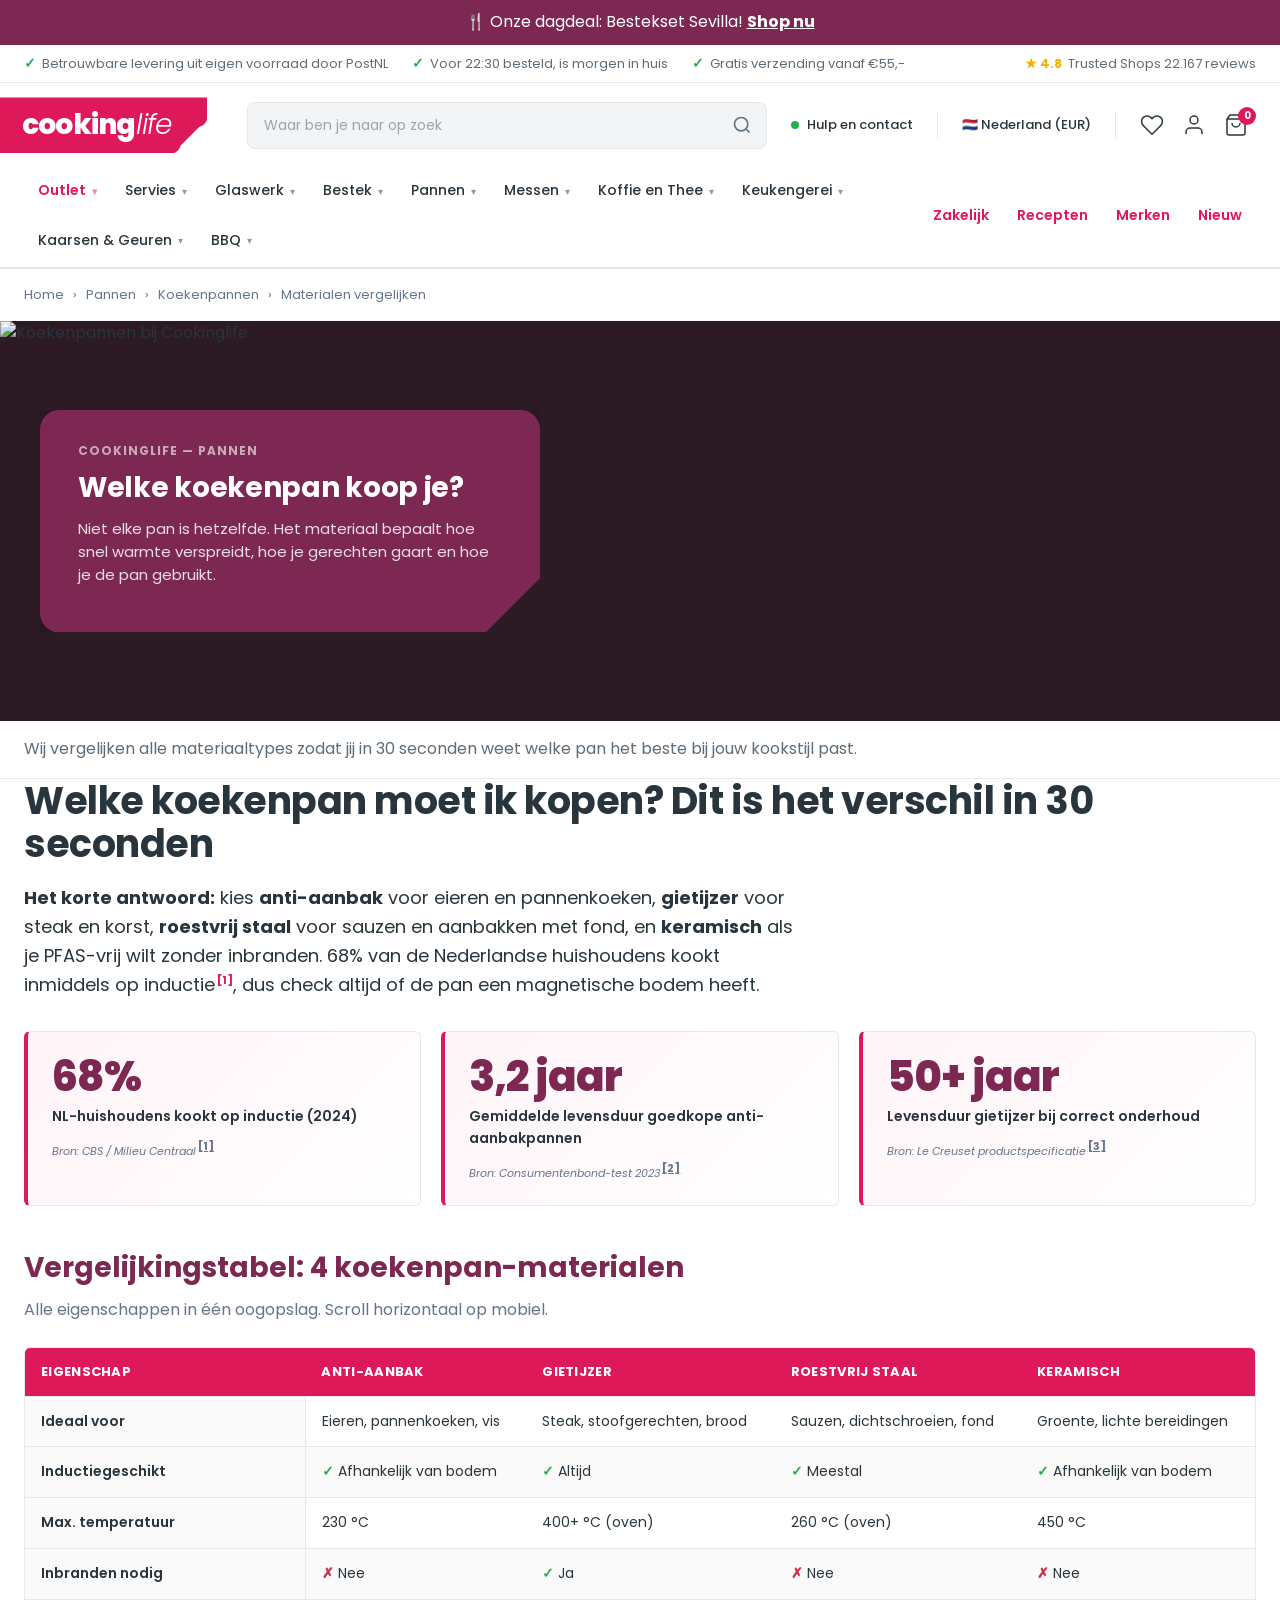
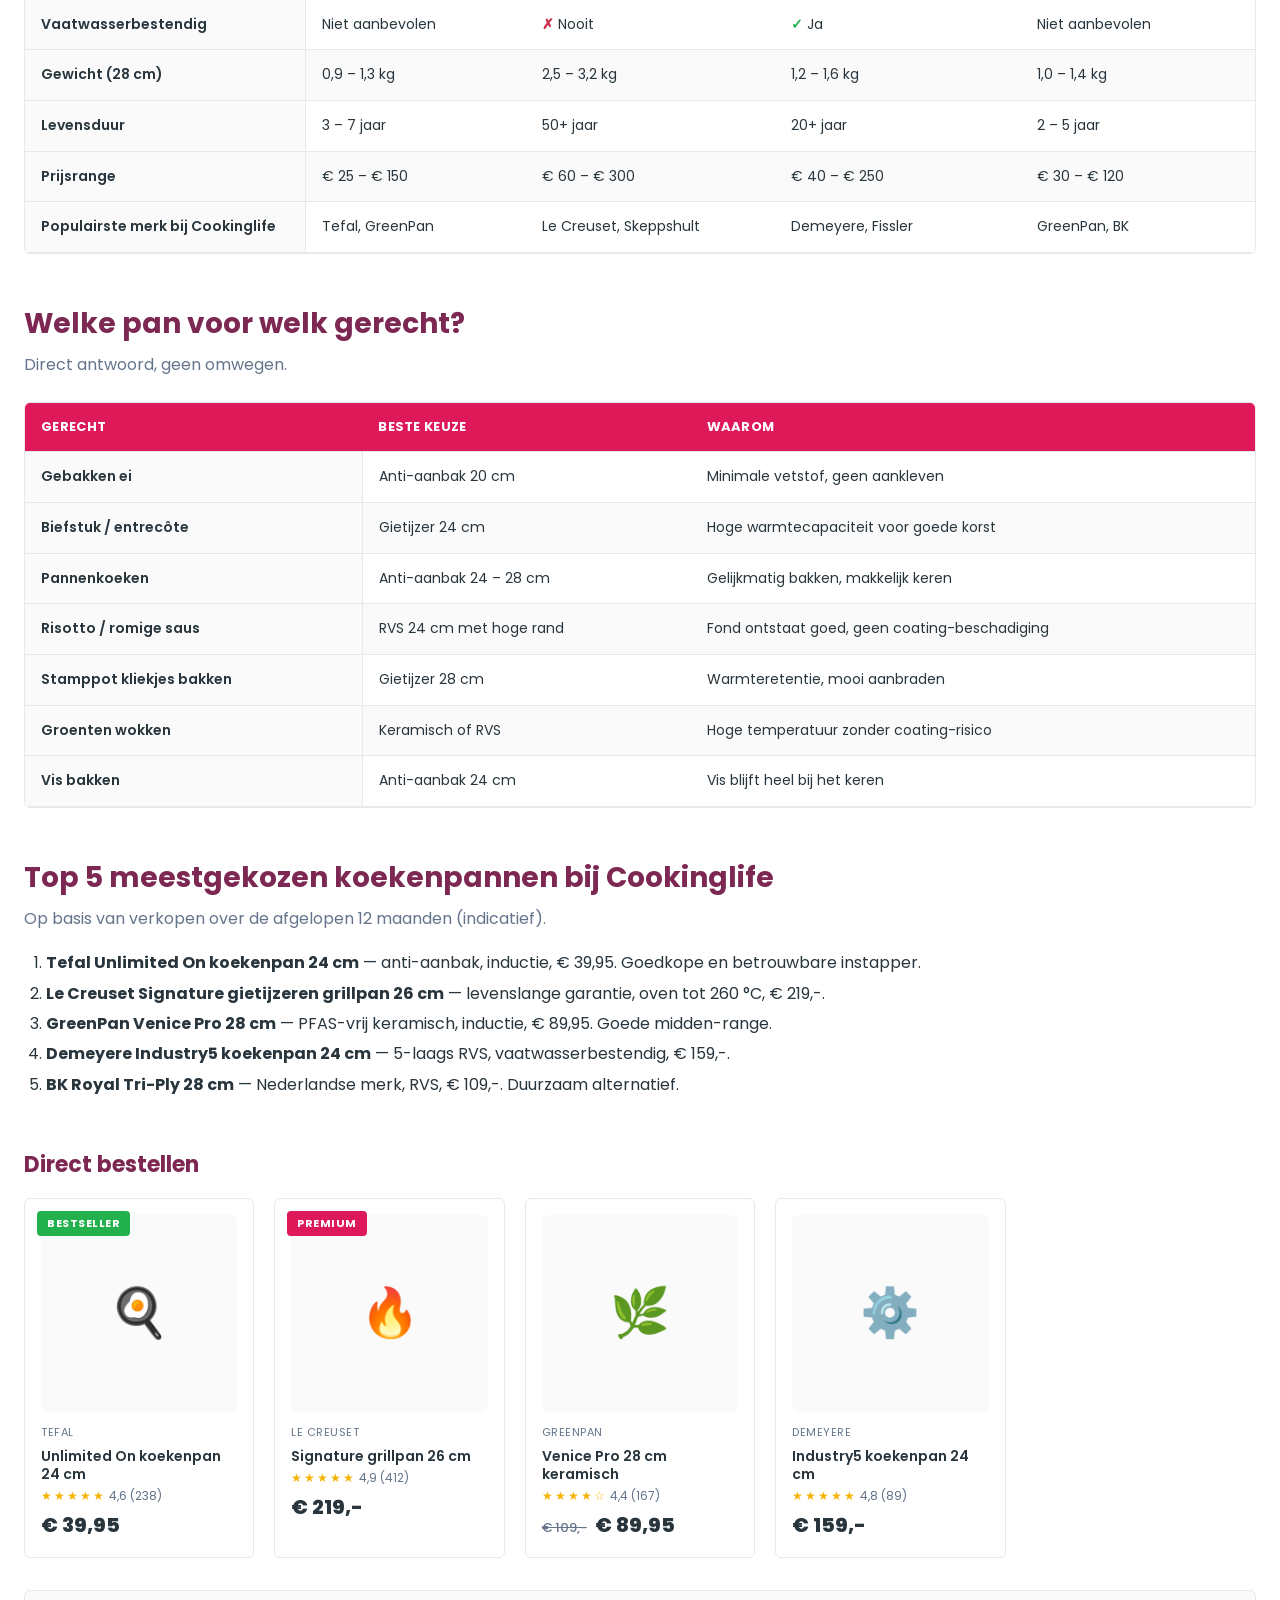
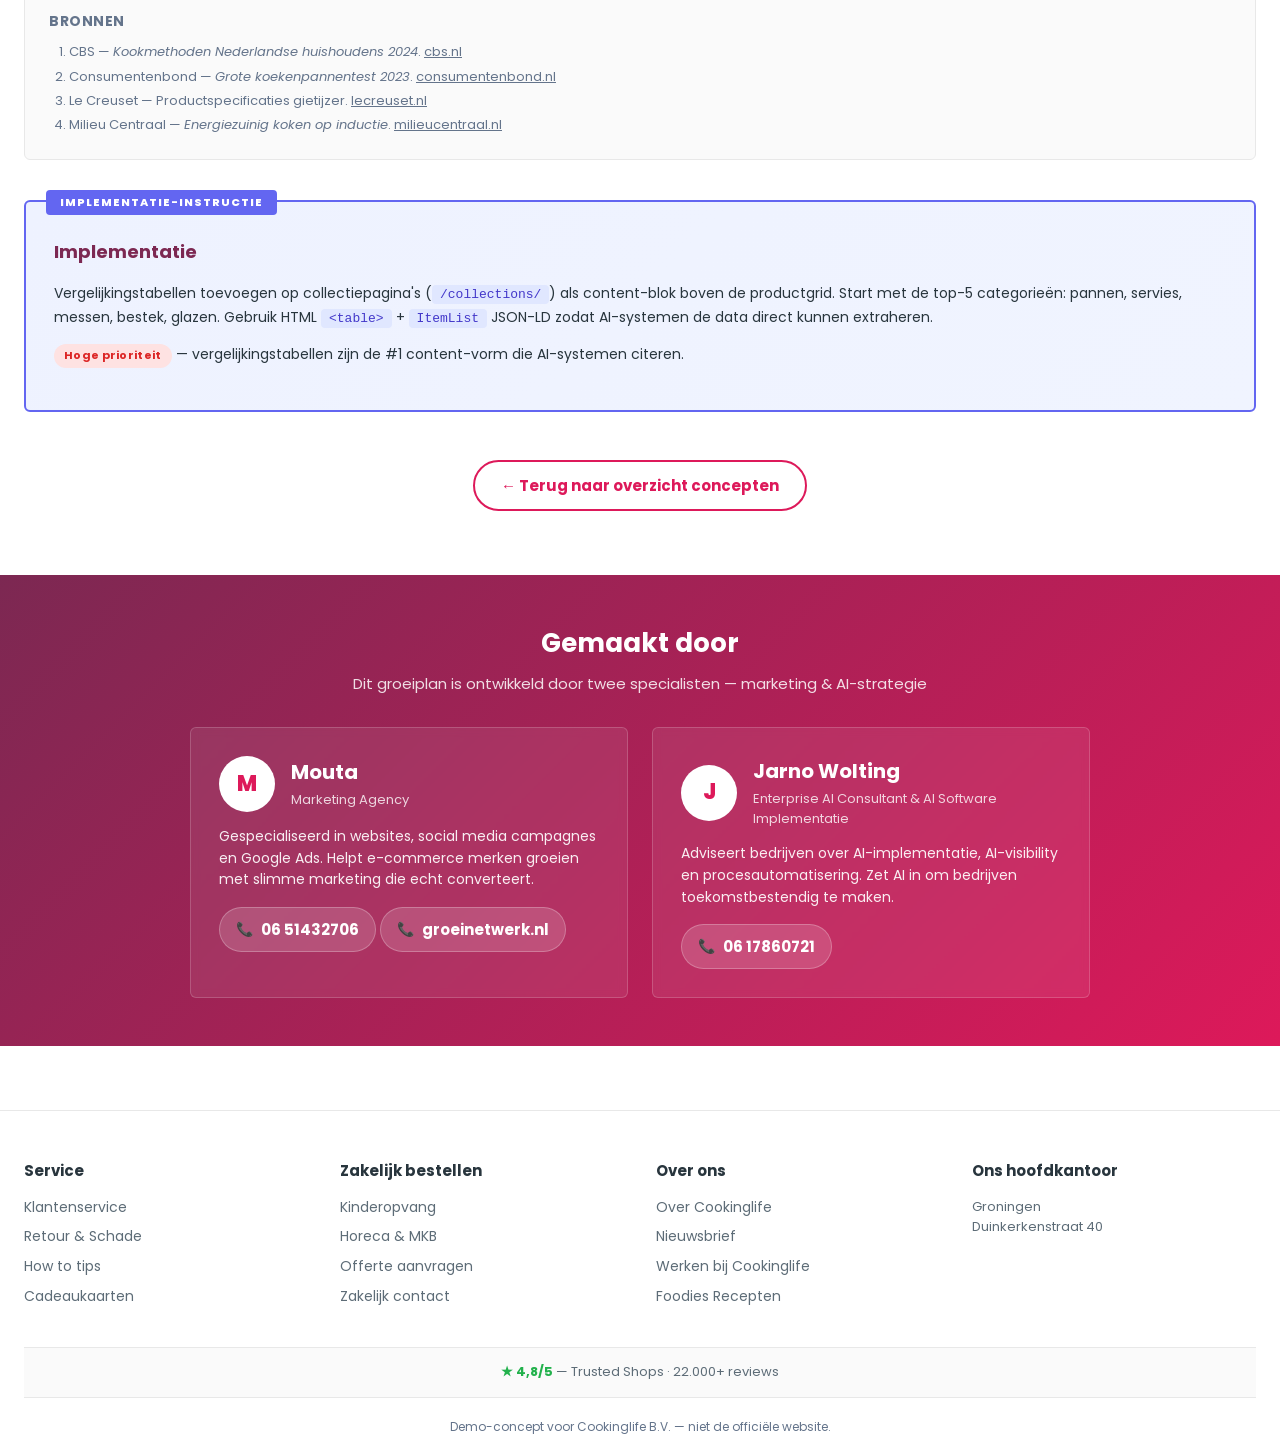
==== commit 97f5613a: "Update Mouta contactgegevens: nieuw telefoonnummer en website groeinetwerk.nl Co-Authored-By: Claude" ====
--- a/1-vergelijkingstabel.html
+++ b/1-vergelijkingstabel.html
@@ -335,7 +335,8 @@
           </div>
         </div>
         <p class="cl-author-desc">Gespecialiseerd in websites, social media campagnes en Google Ads. Helpt e-commerce merken groeien met slimme marketing die echt converteert.</p>
-        <a href="tel:+31651477706" class="cl-author-phone">06 51477706</a>
+        <a href="tel:+31651432706" class="cl-author-phone">06 51432706</a>
+        <a href="https://groeinetwerk.nl" class="cl-author-phone" target="_blank" rel="noopener">groeinetwerk.nl</a>
       </div>
       <div class="cl-author-card">
         <div class="cl-author-head">
